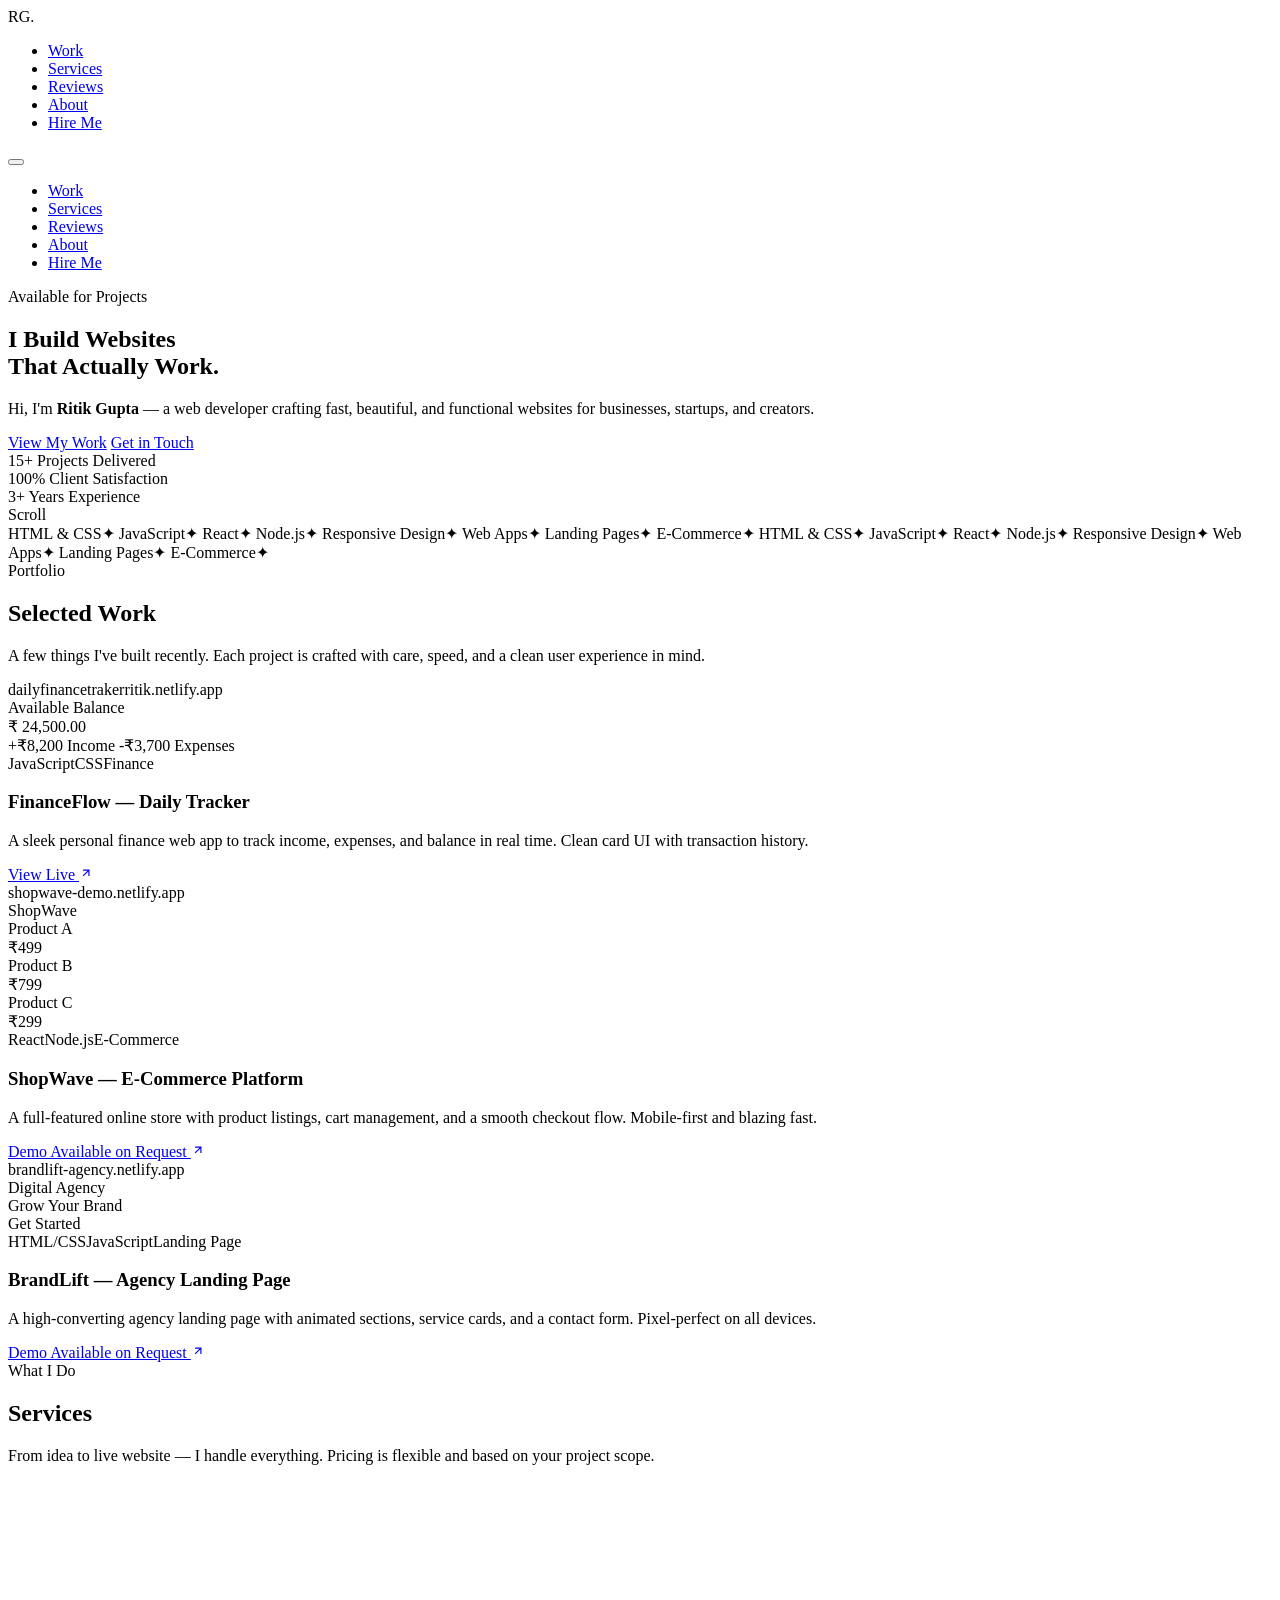
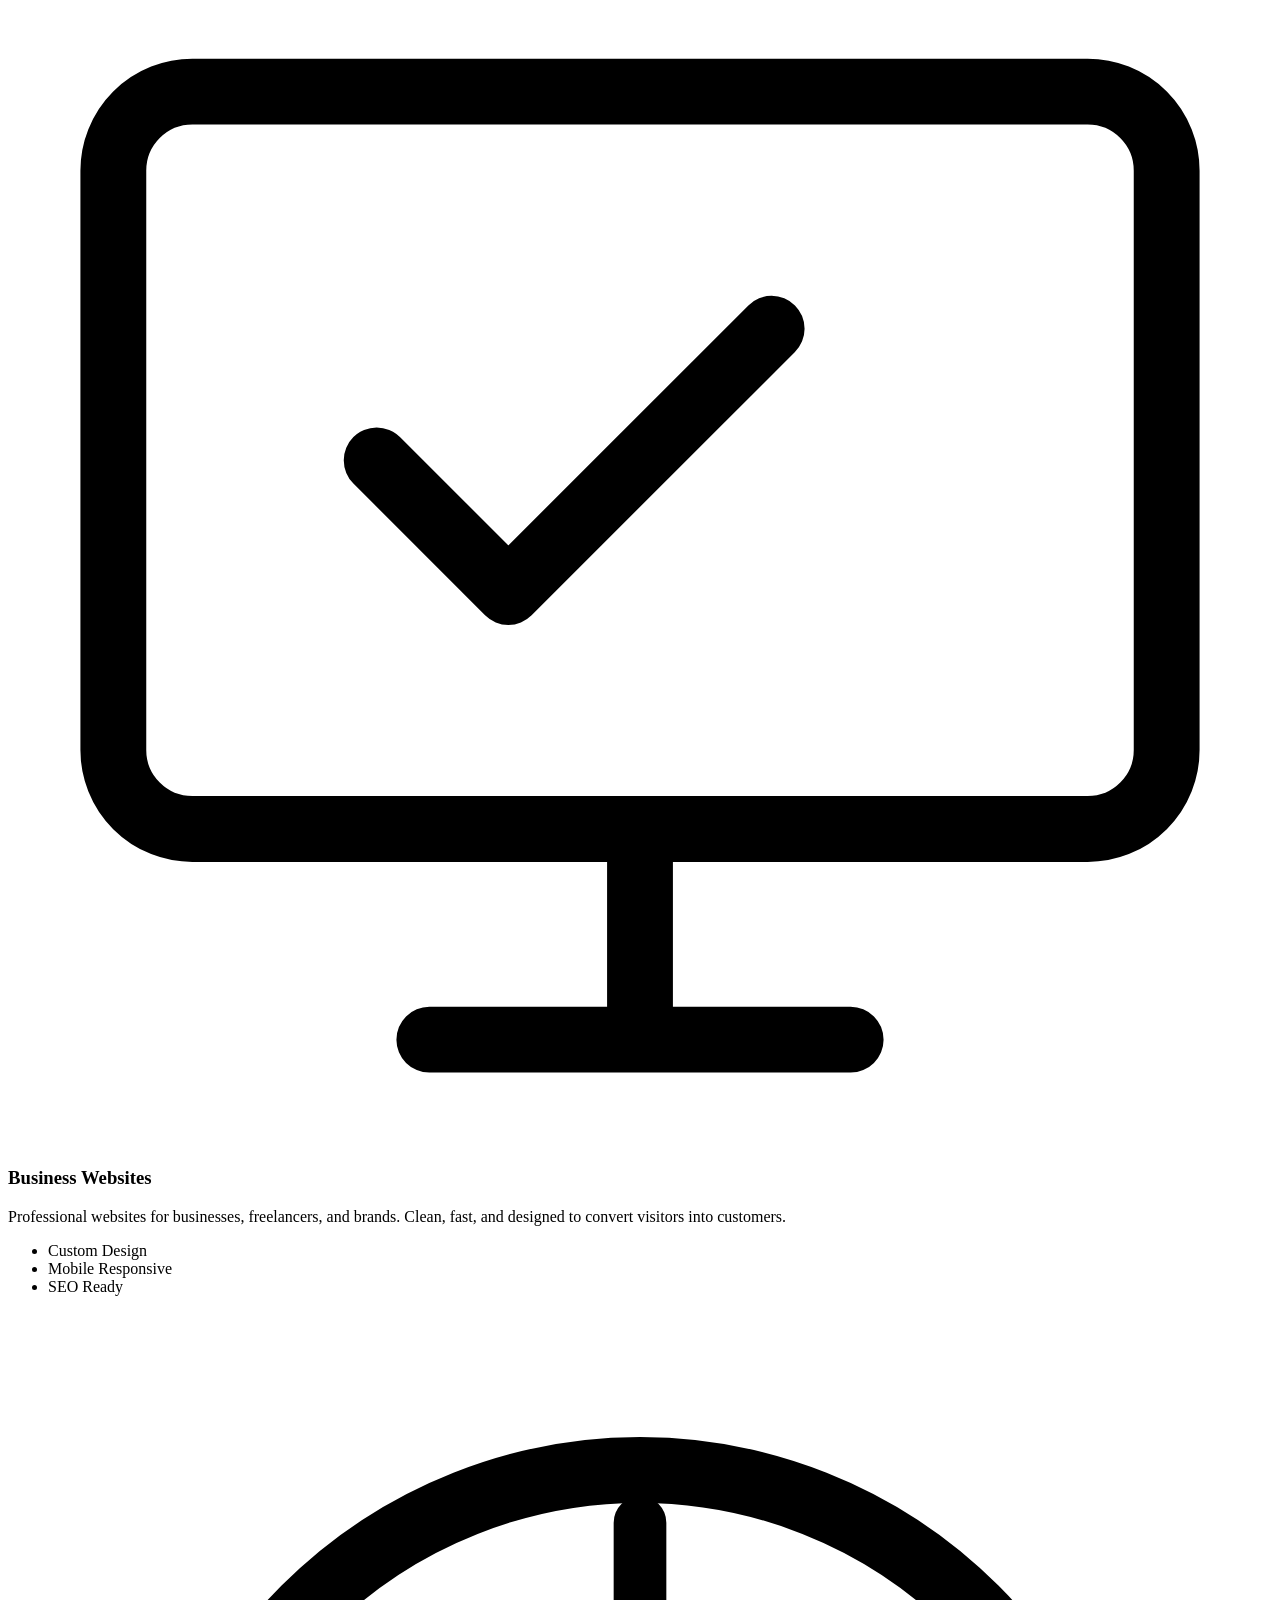
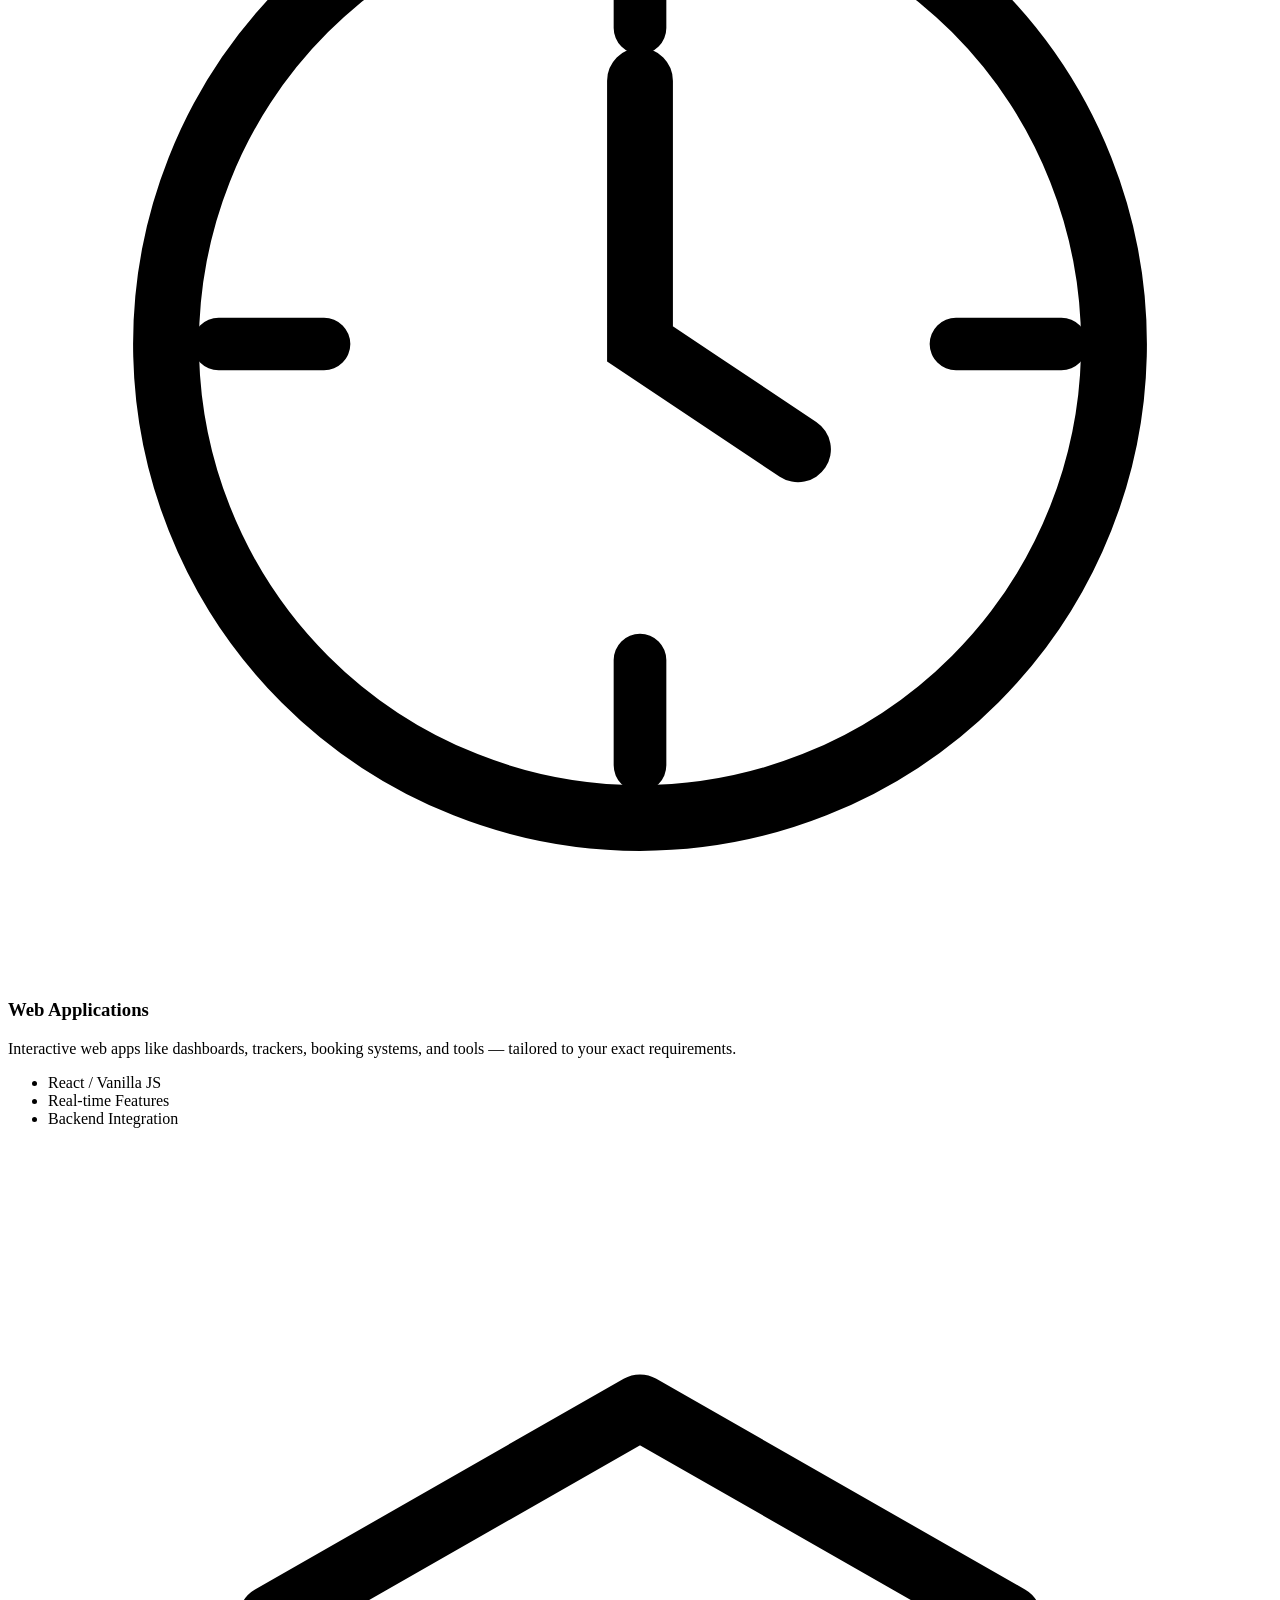
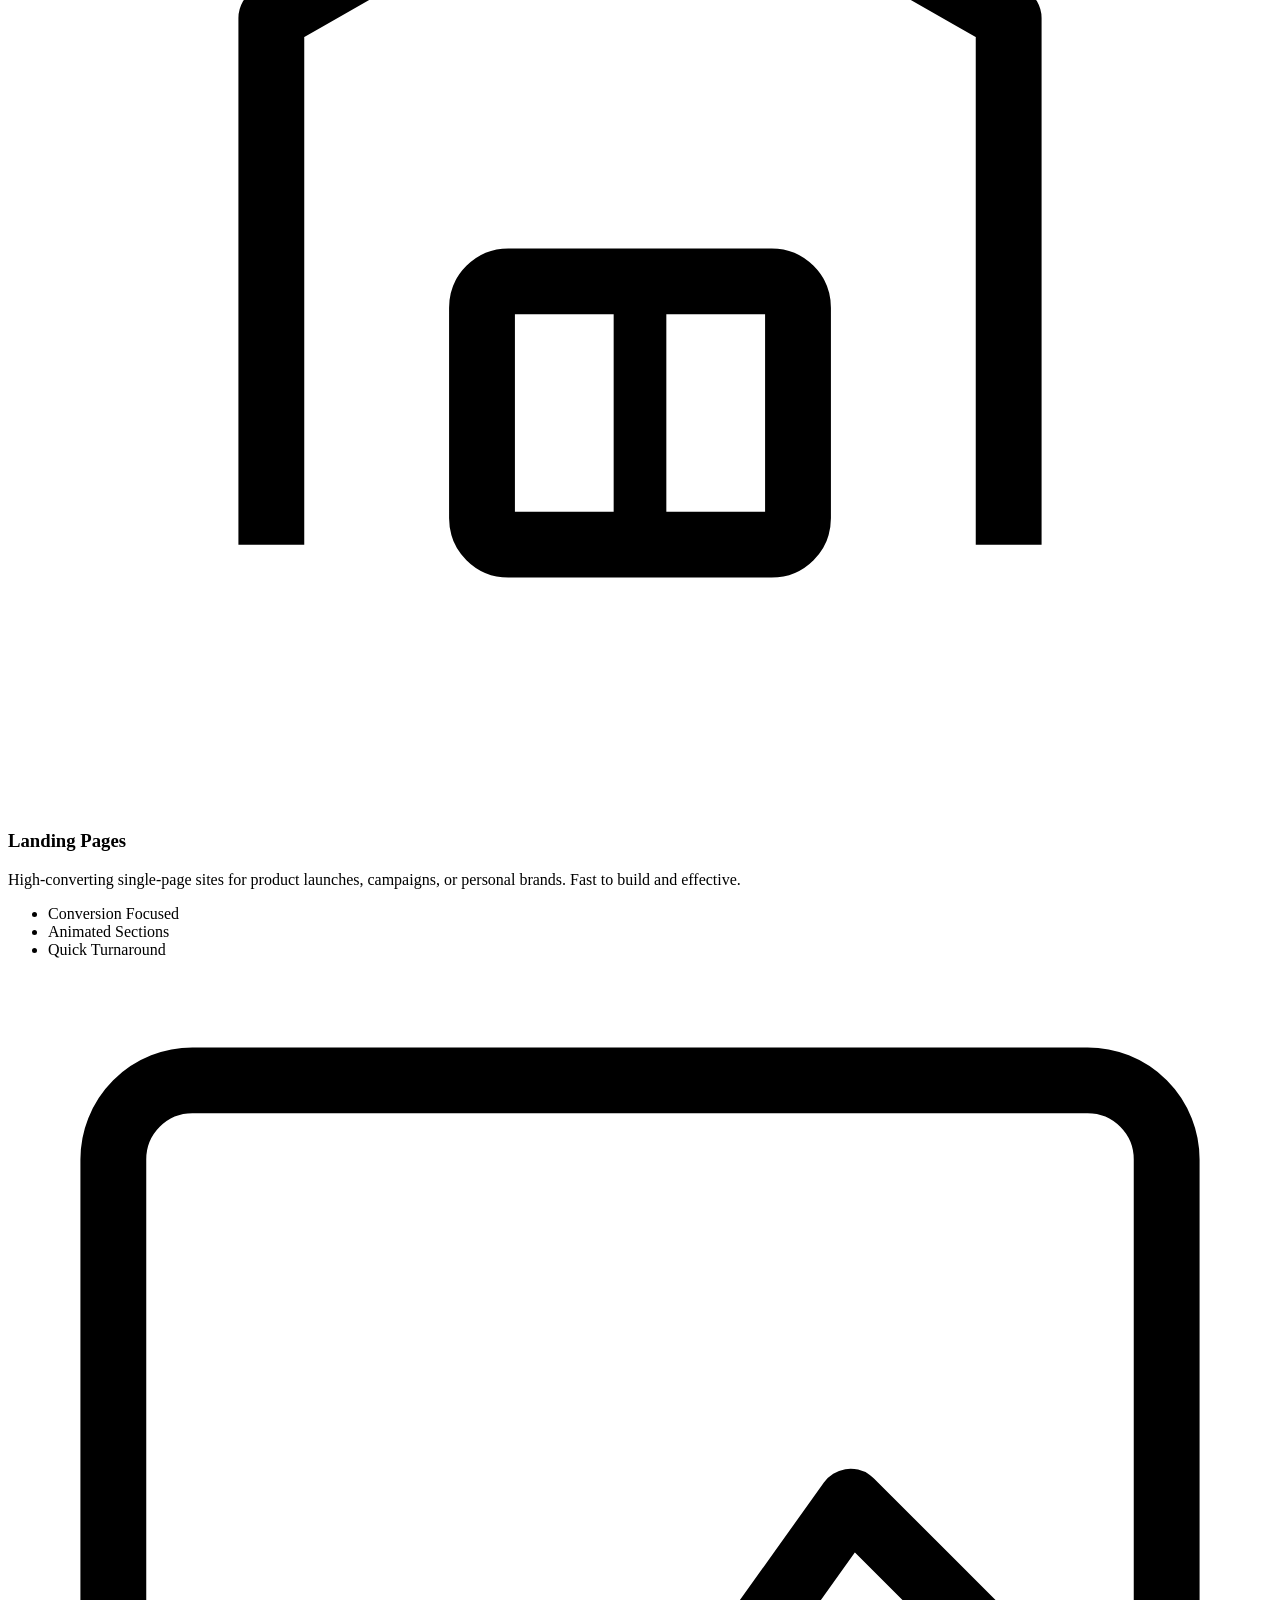
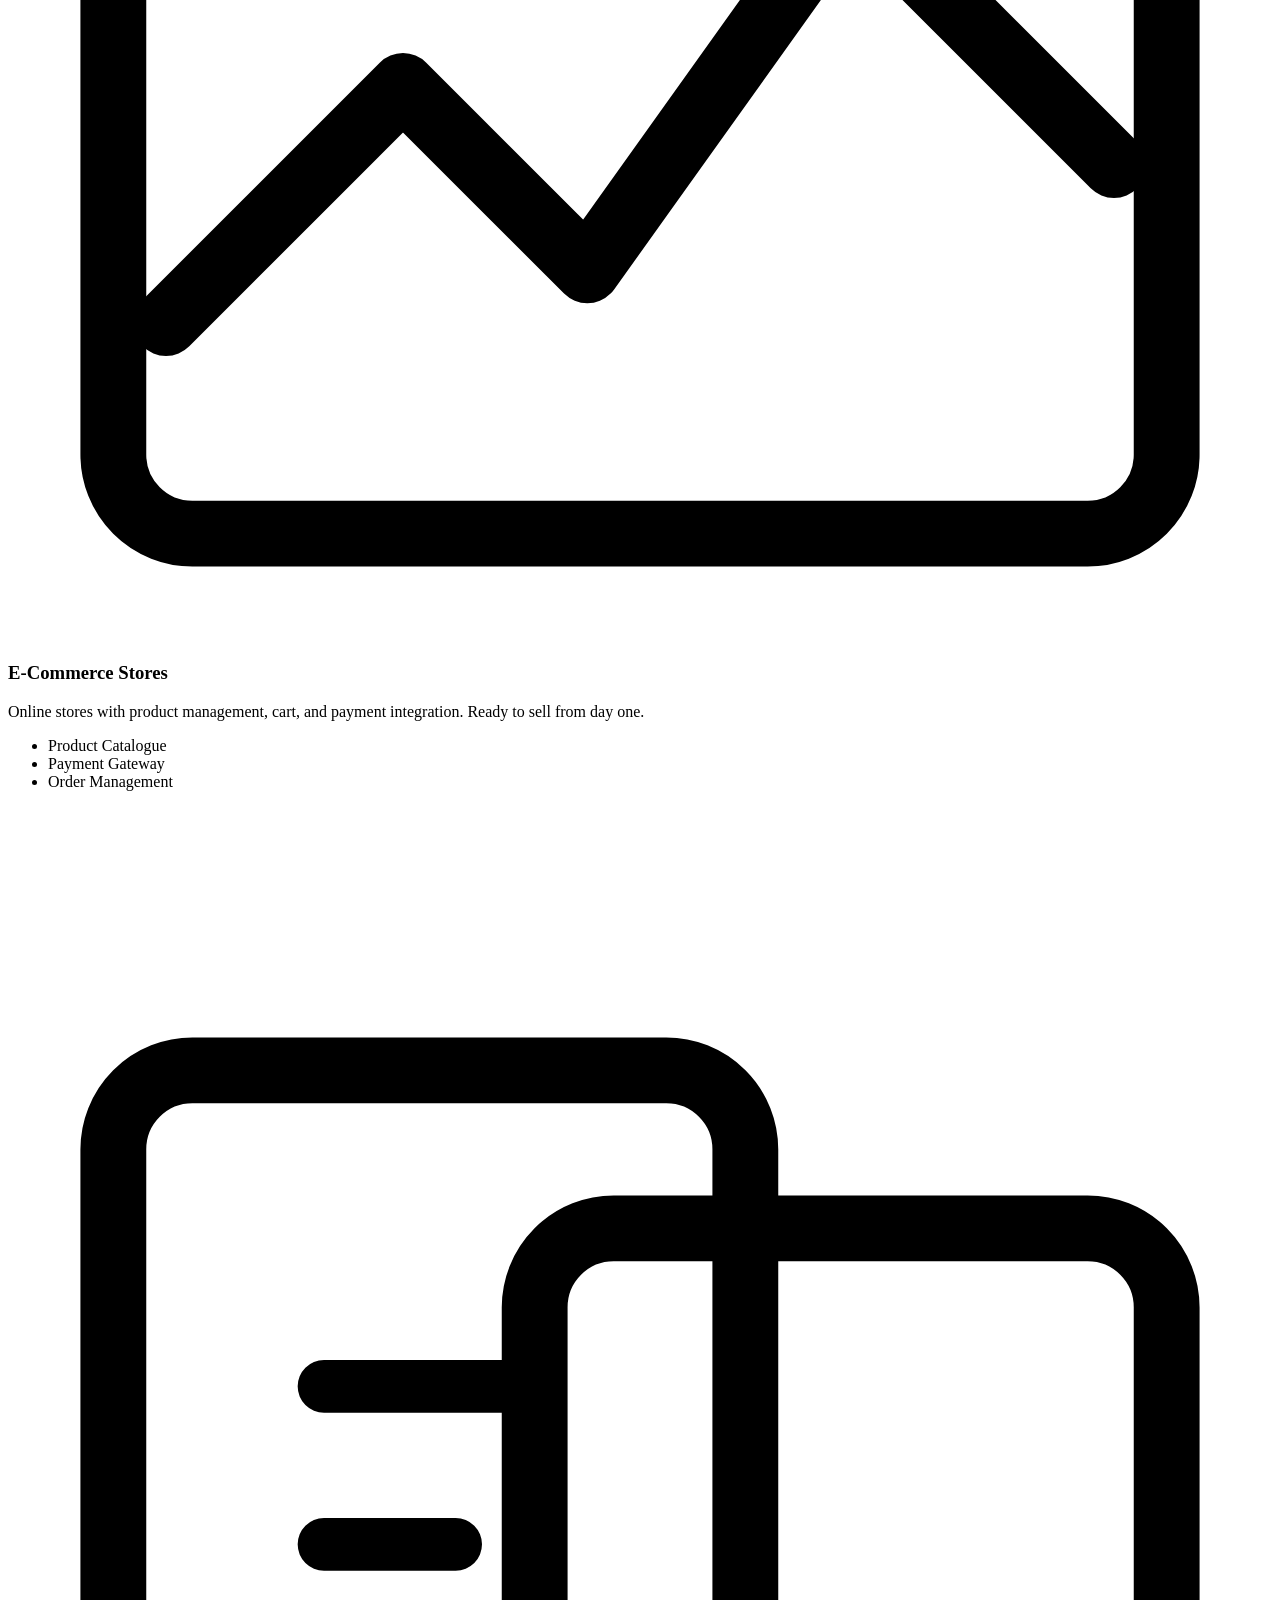
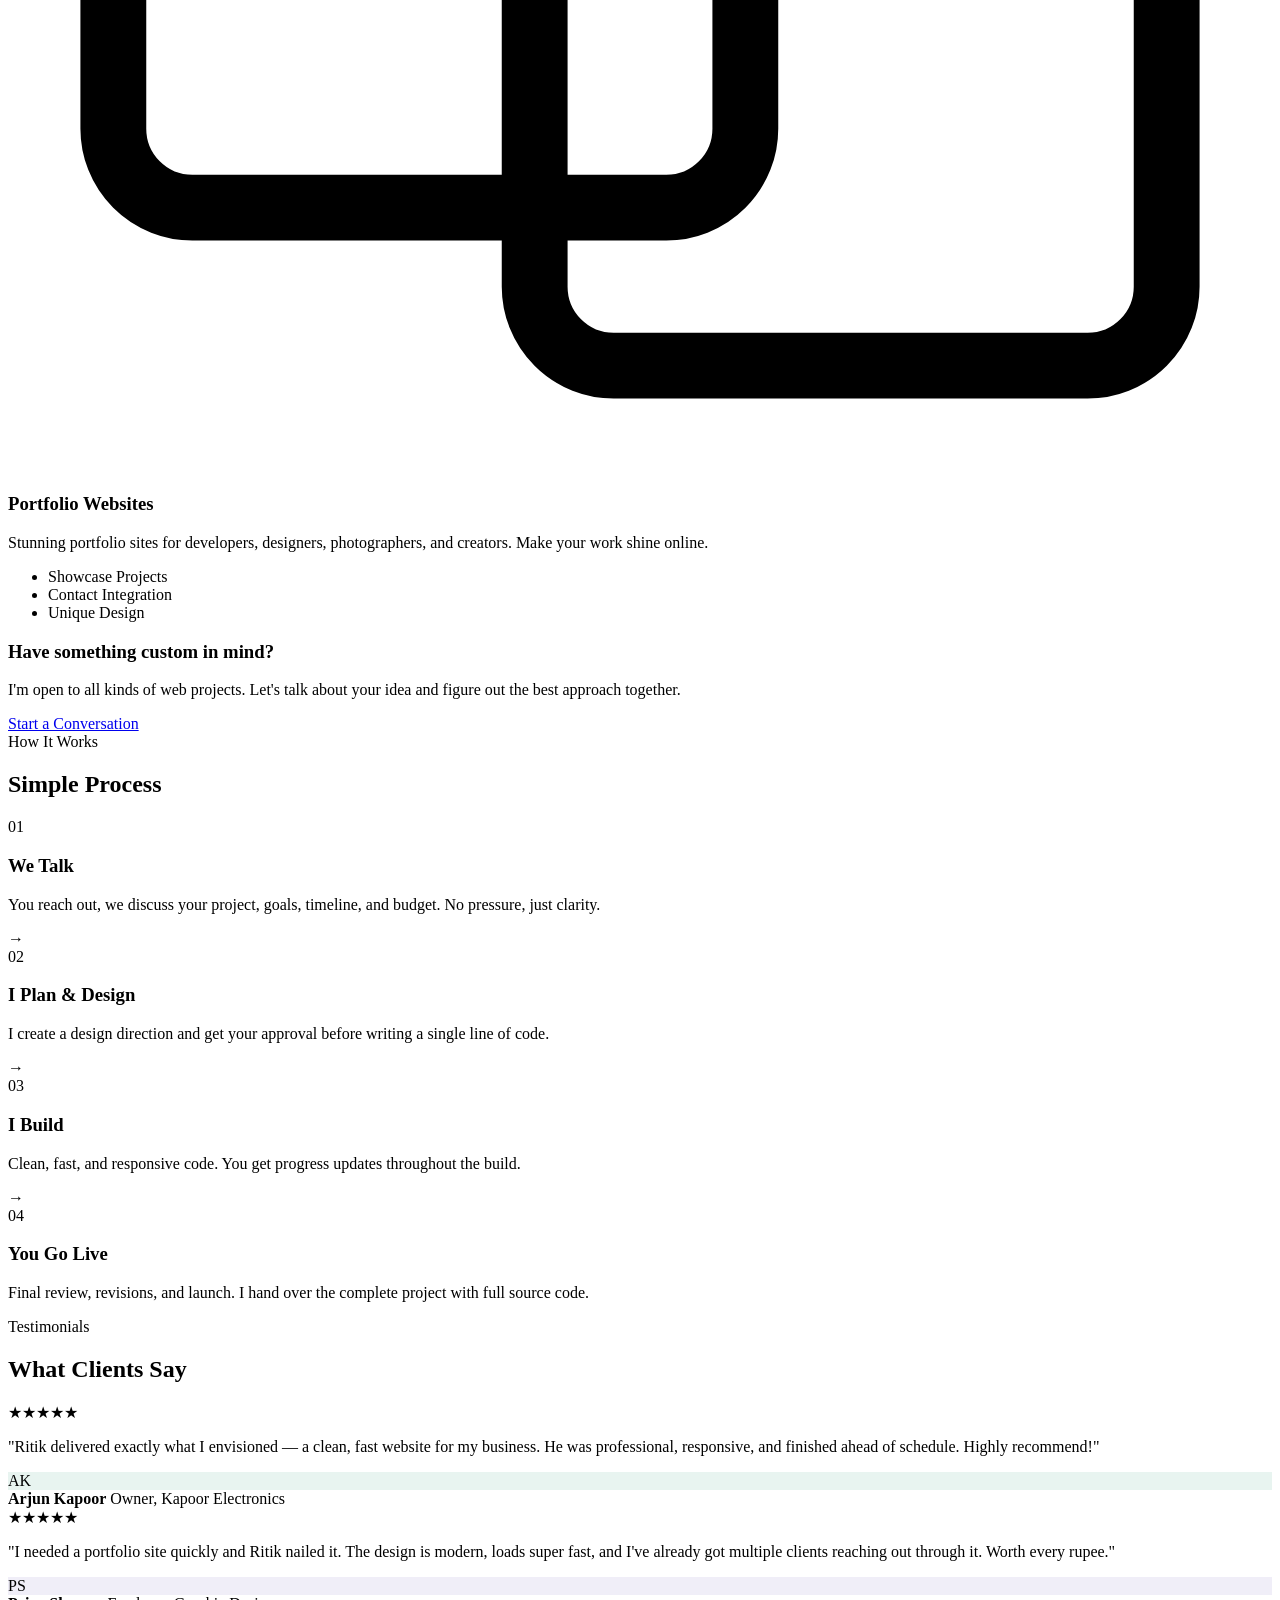
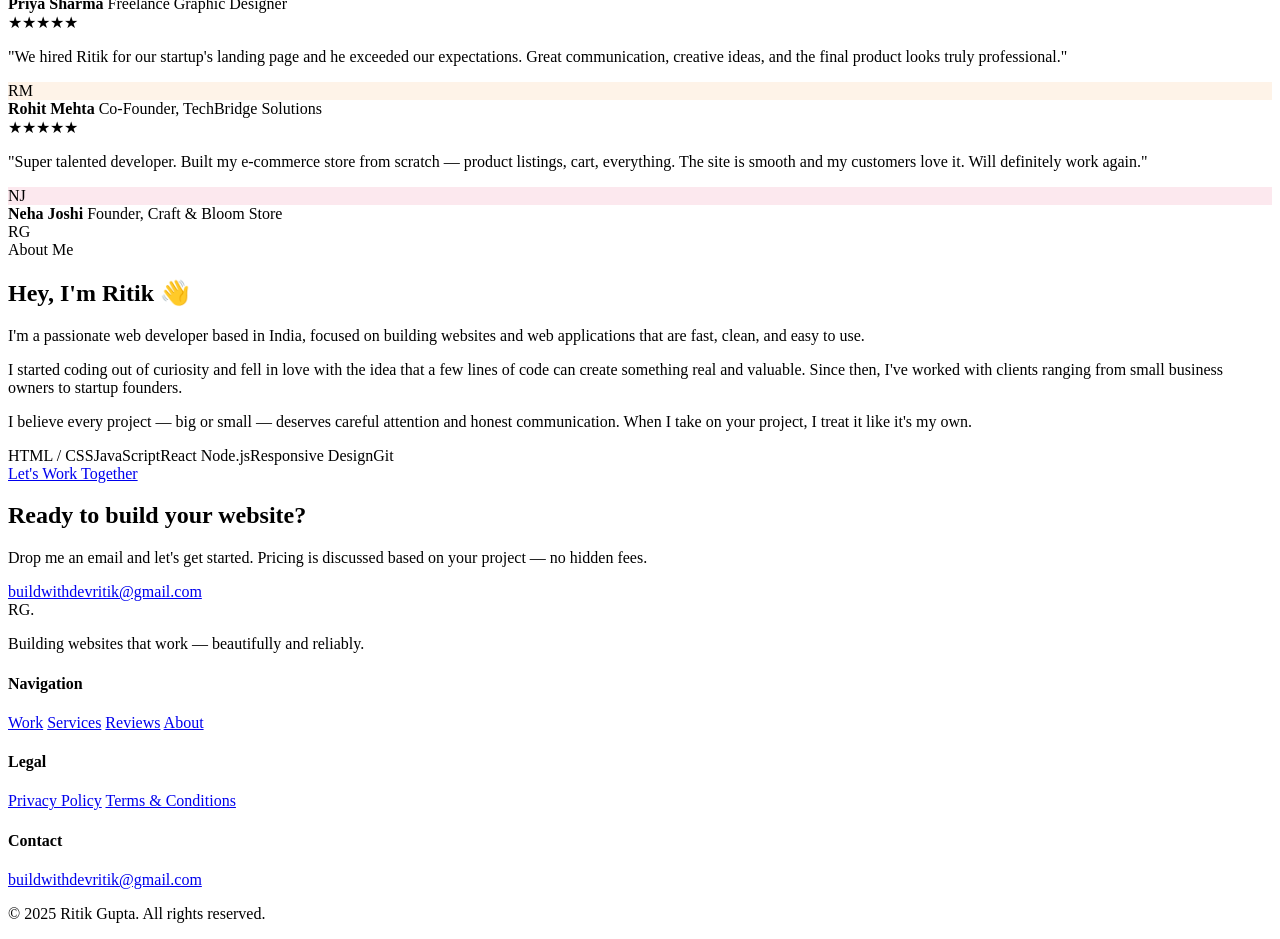
==== index.html @ e7d2c4f8 "Add files via upload" ====
<!DOCTYPE html>
<html lang="en">
<head>
  <meta charset="UTF-8" />
  <meta name="viewport" content="width=device-width, initial-scale=1.0" />
  <title>Ritik Gupta — Web Developer</title>
  <link rel="stylesheet" href="css/style.css" />
  <link rel="preconnect" href="https://fonts.googleapis.com" />
  <link rel="preconnect" href="https://fonts.gstatic.com" crossorigin />
  <link href="https://fonts.googleapis.com/css2?family=Syne:wght@400;600;700;800&family=Instrument+Sans:ital,wght@0,400;0,500;0,600;1,400&display=swap" rel="stylesheet" />
</head>
<body>

  <!-- NAV -->
  <nav class="nav" id="nav">
    <div class="nav__logo">RG<span class="dot">.</span></div>
    <ul class="nav__links">
      <li><a href="#work">Work</a></li>
      <li><a href="#services">Services</a></li>
      <li><a href="#reviews">Reviews</a></li>
      <li><a href="#about">About</a></li>
      <li><a href="mailto:buildwithdevritik@gmail.com" class="nav__cta">Hire Me</a></li>
    </ul>
    <button class="nav__burger" id="burger" aria-label="Menu">
      <span></span><span></span><span></span>
    </button>
  </nav>

  <div class="mobile-menu" id="mobileMenu">
    <ul>
      <li><a href="#work" class="mm-link">Work</a></li>
      <li><a href="#services" class="mm-link">Services</a></li>
      <li><a href="#reviews" class="mm-link">Reviews</a></li>
      <li><a href="#about" class="mm-link">About</a></li>
      <li><a href="mailto:buildwithdevritik@gmail.com" class="mm-link mm-cta">Hire Me</a></li>
    </ul>
  </div>

  <!-- HERO -->
  <section class="hero">
    <div class="hero__bg">
      <div class="blob blob--1"></div>
      <div class="blob blob--2"></div>
      <div class="grid-lines"></div>
    </div>
    <div class="hero__content">
      <div class="hero__badge reveal">Available for Projects</div>
      <h1 class="hero__title reveal">
        I Build Websites<br />
        <span class="hero__title--accent">That Actually Work.</span>
      </h1>
      <p class="hero__sub reveal">
        Hi, I'm <strong>Ritik Gupta</strong> — a web developer crafting fast, beautiful, and functional websites for businesses, startups, and creators.
      </p>
      <div class="hero__actions reveal">
        <a href="#work" class="btn btn--primary">View My Work</a>
        <a href="mailto:buildwithdevritik@gmail.com" class="btn btn--ghost">Get in Touch</a>
      </div>
      <div class="hero__stats reveal">
        <div class="stat">
          <span class="stat__num">15+</span>
          <span class="stat__label">Projects Delivered</span>
        </div>
        <div class="stat__divider"></div>
        <div class="stat">
          <span class="stat__num">100%</span>
          <span class="stat__label">Client Satisfaction</span>
        </div>
        <div class="stat__divider"></div>
        <div class="stat">
          <span class="stat__num">3+</span>
          <span class="stat__label">Years Experience</span>
        </div>
      </div>
    </div>
    <div class="hero__scroll">
      <span>Scroll</span>
      <div class="hero__scroll-line"></div>
    </div>
  </section>

  <!-- MARQUEE -->
  <div class="marquee-wrap">
    <div class="marquee">
      <span>HTML &amp; CSS</span><span class="sep">✦</span>
      <span>JavaScript</span><span class="sep">✦</span>
      <span>React</span><span class="sep">✦</span>
      <span>Node.js</span><span class="sep">✦</span>
      <span>Responsive Design</span><span class="sep">✦</span>
      <span>Web Apps</span><span class="sep">✦</span>
      <span>Landing Pages</span><span class="sep">✦</span>
      <span>E-Commerce</span><span class="sep">✦</span>
      <span>HTML &amp; CSS</span><span class="sep">✦</span>
      <span>JavaScript</span><span class="sep">✦</span>
      <span>React</span><span class="sep">✦</span>
      <span>Node.js</span><span class="sep">✦</span>
      <span>Responsive Design</span><span class="sep">✦</span>
      <span>Web Apps</span><span class="sep">✦</span>
      <span>Landing Pages</span><span class="sep">✦</span>
      <span>E-Commerce</span><span class="sep">✦</span>
    </div>
  </div>

  <!-- WORK -->
  <section class="section work" id="work">
    <div class="container">
      <div class="section__header reveal">
        <span class="section__tag">Portfolio</span>
        <h2 class="section__title">Selected Work</h2>
        <p class="section__desc">A few things I've built recently. Each project is crafted with care, speed, and a clean user experience in mind.</p>
      </div>
      <div class="work__grid">

        <div class="project-card reveal">
          <div class="project-card__visual pv--finance">
            <div class="pv__browser">
              <div class="pv__dots"><span></span><span></span><span></span></div>
              <div class="pv__bar">dailyfinancetrakerritik.netlify.app</div>
            </div>
            <div class="pv__screen finance-screen">
              <div class="fs__card">
                <div class="fs__label">Available Balance</div>
                <div class="fs__amount">₹ 24,500.00</div>
                <div class="fs__row">
                  <span>+₹8,200 Income</span>
                  <span>-₹3,700 Expenses</span>
                </div>
              </div>
              <div class="fs__bars">
                <div class="fs__bar-item" style="height:60%"></div>
                <div class="fs__bar-item" style="height:80%"></div>
                <div class="fs__bar-item" style="height:45%"></div>
                <div class="fs__bar-item" style="height:90%"></div>
                <div class="fs__bar-item" style="height:55%"></div>
              </div>
            </div>
          </div>
          <div class="project-card__info">
            <div class="project-card__tags">
              <span>JavaScript</span><span>CSS</span><span>Finance</span>
            </div>
            <h3>FinanceFlow — Daily Tracker</h3>
            <p>A sleek personal finance web app to track income, expenses, and balance in real time. Clean card UI with transaction history.</p>
            <a href="https://dailyfinancetrakerritik.netlify.app/" target="_blank" class="project-card__link">
              View Live <svg width="14" height="14" viewBox="0 0 24 24" fill="none" stroke="currentColor" stroke-width="2"><path d="M7 17L17 7M7 7h10v10"/></svg>
            </a>
          </div>
        </div>

        <div class="project-card reveal">
          <div class="project-card__visual pv--shop">
            <div class="pv__browser">
              <div class="pv__dots"><span></span><span></span><span></span></div>
              <div class="pv__bar">shopwave-demo.netlify.app</div>
            </div>
            <div class="pv__screen shop-screen">
              <div class="ss__header">ShopWave</div>
              <div class="ss__products">
                <div class="ss__product"><div class="ss__img"></div><div class="ss__name">Product A</div><div class="ss__price">₹499</div></div>
                <div class="ss__product"><div class="ss__img ss__img--2"></div><div class="ss__name">Product B</div><div class="ss__price">₹799</div></div>
                <div class="ss__product"><div class="ss__img ss__img--3"></div><div class="ss__name">Product C</div><div class="ss__price">₹299</div></div>
              </div>
            </div>
          </div>
          <div class="project-card__info">
            <div class="project-card__tags">
              <span>React</span><span>Node.js</span><span>E-Commerce</span>
            </div>
            <h3>ShopWave — E-Commerce Platform</h3>
            <p>A full-featured online store with product listings, cart management, and a smooth checkout flow. Mobile-first and blazing fast.</p>
            <a href="#work" class="project-card__link project-card__link--dim">
              Demo Available on Request <svg width="14" height="14" viewBox="0 0 24 24" fill="none" stroke="currentColor" stroke-width="2"><path d="M7 17L17 7M7 7h10v10"/></svg>
            </a>
          </div>
        </div>

        <div class="project-card reveal">
          <div class="project-card__visual pv--agency">
            <div class="pv__browser">
              <div class="pv__dots"><span></span><span></span><span></span></div>
              <div class="pv__bar">brandlift-agency.netlify.app</div>
            </div>
            <div class="pv__screen agency-screen">
              <div class="as__hero">
                <div class="as__tag">Digital Agency</div>
                <div class="as__heading">Grow Your Brand</div>
                <div class="as__btn">Get Started</div>
              </div>
            </div>
          </div>
          <div class="project-card__info">
            <div class="project-card__tags">
              <span>HTML/CSS</span><span>JavaScript</span><span>Landing Page</span>
            </div>
            <h3>BrandLift — Agency Landing Page</h3>
            <p>A high-converting agency landing page with animated sections, service cards, and a contact form. Pixel-perfect on all devices.</p>
            <a href="#work" class="project-card__link project-card__link--dim">
              Demo Available on Request <svg width="14" height="14" viewBox="0 0 24 24" fill="none" stroke="currentColor" stroke-width="2"><path d="M7 17L17 7M7 7h10v10"/></svg>
            </a>
          </div>
        </div>

      </div>
    </div>
  </section>

  <!-- SERVICES -->
  <section class="section services" id="services">
    <div class="container">
      <div class="section__header reveal">
        <span class="section__tag">What I Do</span>
        <h2 class="section__title">Services</h2>
        <p class="section__desc">From idea to live website — I handle everything. Pricing is flexible and based on your project scope.</p>
      </div>
      <div class="services__grid">
        <div class="service-card reveal">
          <div class="service-card__icon">
            <svg viewBox="0 0 48 48" fill="none" xmlns="http://www.w3.org/2000/svg"><rect x="4" y="8" width="40" height="28" rx="3" stroke="currentColor" stroke-width="2.5"/><path d="M16 44h16M24 36v8" stroke="currentColor" stroke-width="2.5" stroke-linecap="round"/><path d="M14 22l5 5 10-10" stroke="currentColor" stroke-width="2.5" stroke-linecap="round" stroke-linejoin="round"/></svg>
          </div>
          <h3>Business Websites</h3>
          <p>Professional websites for businesses, freelancers, and brands. Clean, fast, and designed to convert visitors into customers.</p>
          <ul class="service-card__features">
            <li>Custom Design</li>
            <li>Mobile Responsive</li>
            <li>SEO Ready</li>
          </ul>
        </div>
        <div class="service-card reveal">
          <div class="service-card__icon">
            <svg viewBox="0 0 48 48" fill="none" xmlns="http://www.w3.org/2000/svg"><circle cx="24" cy="24" r="18" stroke="currentColor" stroke-width="2.5"/><path d="M24 14v10l6 4" stroke="currentColor" stroke-width="2.5" stroke-linecap="round"/><path d="M8 24h4M36 24h4M24 8v4M24 36v4" stroke="currentColor" stroke-width="2" stroke-linecap="round"/></svg>
          </div>
          <h3>Web Applications</h3>
          <p>Interactive web apps like dashboards, trackers, booking systems, and tools — tailored to your exact requirements.</p>
          <ul class="service-card__features">
            <li>React / Vanilla JS</li>
            <li>Real-time Features</li>
            <li>Backend Integration</li>
          </ul>
        </div>
        <div class="service-card reveal">
          <div class="service-card__icon">
            <svg viewBox="0 0 48 48" fill="none" xmlns="http://www.w3.org/2000/svg"><path d="M10 38V18l14-8 14 8v20" stroke="currentColor" stroke-width="2.5" stroke-linejoin="round"/><rect x="18" y="28" width="12" height="10" rx="1" stroke="currentColor" stroke-width="2.5"/><path d="M24 28v10" stroke="currentColor" stroke-width="2" stroke-linecap="round"/></svg>
          </div>
          <h3>Landing Pages</h3>
          <p>High-converting single-page sites for product launches, campaigns, or personal brands. Fast to build and effective.</p>
          <ul class="service-card__features">
            <li>Conversion Focused</li>
            <li>Animated Sections</li>
            <li>Quick Turnaround</li>
          </ul>
        </div>
        <div class="service-card reveal">
          <div class="service-card__icon">
            <svg viewBox="0 0 48 48" fill="none" xmlns="http://www.w3.org/2000/svg"><path d="M6 36l9-9 7 7 10-14 10 10" stroke="currentColor" stroke-width="2.5" stroke-linecap="round" stroke-linejoin="round"/><rect x="4" y="4" width="40" height="40" rx="3" stroke="currentColor" stroke-width="2.5"/></svg>
          </div>
          <h3>E-Commerce Stores</h3>
          <p>Online stores with product management, cart, and payment integration. Ready to sell from day one.</p>
          <ul class="service-card__features">
            <li>Product Catalogue</li>
            <li>Payment Gateway</li>
            <li>Order Management</li>
          </ul>
        </div>
        <div class="service-card reveal">
          <div class="service-card__icon">
            <svg viewBox="0 0 48 48" fill="none" xmlns="http://www.w3.org/2000/svg"><rect x="4" y="10" width="24" height="28" rx="3" stroke="currentColor" stroke-width="2.5"/><rect x="20" y="16" width="24" height="28" rx="3" stroke="currentColor" stroke-width="2.5"/><path d="M12 22h8M12 28h5" stroke="currentColor" stroke-width="2" stroke-linecap="round"/></svg>
          </div>
          <h3>Portfolio Websites</h3>
          <p>Stunning portfolio sites for developers, designers, photographers, and creators. Make your work shine online.</p>
          <ul class="service-card__features">
            <li>Showcase Projects</li>
            <li>Contact Integration</li>
            <li>Unique Design</li>
          </ul>
        </div>
        <div class="service-card service-card--cta reveal">
          <h3>Have something custom in mind?</h3>
          <p>I'm open to all kinds of web projects. Let's talk about your idea and figure out the best approach together.</p>
          <a href="mailto:buildwithdevritik@gmail.com" class="btn btn--primary">Start a Conversation</a>
        </div>
      </div>
    </div>
  </section>

  <!-- PROCESS -->
  <section class="section process">
    <div class="container">
      <div class="section__header reveal">
        <span class="section__tag">How It Works</span>
        <h2 class="section__title">Simple Process</h2>
      </div>
      <div class="process__steps">
        <div class="process__step reveal">
          <div class="process__num">01</div>
          <h3>We Talk</h3>
          <p>You reach out, we discuss your project, goals, timeline, and budget. No pressure, just clarity.</p>
        </div>
        <div class="process__arrow">→</div>
        <div class="process__step reveal">
          <div class="process__num">02</div>
          <h3>I Plan & Design</h3>
          <p>I create a design direction and get your approval before writing a single line of code.</p>
        </div>
        <div class="process__arrow">→</div>
        <div class="process__step reveal">
          <div class="process__num">03</div>
          <h3>I Build</h3>
          <p>Clean, fast, and responsive code. You get progress updates throughout the build.</p>
        </div>
        <div class="process__arrow">→</div>
        <div class="process__step reveal">
          <div class="process__num">04</div>
          <h3>You Go Live</h3>
          <p>Final review, revisions, and launch. I hand over the complete project with full source code.</p>
        </div>
      </div>
    </div>
  </section>

  <!-- REVIEWS -->
  <section class="section reviews" id="reviews">
    <div class="container">
      <div class="section__header reveal">
        <span class="section__tag">Testimonials</span>
        <h2 class="section__title">What Clients Say</h2>
      </div>
      <div class="reviews__grid">
        <div class="review-card reveal">
          <div class="review-card__stars">★★★★★</div>
          <p>"Ritik delivered exactly what I envisioned — a clean, fast website for my business. He was professional, responsive, and finished ahead of schedule. Highly recommend!"</p>
          <div class="review-card__author">
            <div class="review-card__avatar" style="background:#e8f4f0;">AK</div>
            <div>
              <strong>Arjun Kapoor</strong>
              <span>Owner, Kapoor Electronics</span>
            </div>
          </div>
        </div>
        <div class="review-card reveal">
          <div class="review-card__stars">★★★★★</div>
          <p>"I needed a portfolio site quickly and Ritik nailed it. The design is modern, loads super fast, and I've already got multiple clients reaching out through it. Worth every rupee."</p>
          <div class="review-card__author">
            <div class="review-card__avatar" style="background:#f0eef8;">PS</div>
            <div>
              <strong>Priya Sharma</strong>
              <span>Freelance Graphic Designer</span>
            </div>
          </div>
        </div>
        <div class="review-card reveal">
          <div class="review-card__stars">★★★★★</div>
          <p>"We hired Ritik for our startup's landing page and he exceeded our expectations. Great communication, creative ideas, and the final product looks truly professional."</p>
          <div class="review-card__author">
            <div class="review-card__avatar" style="background:#fef3e8;">RM</div>
            <div>
              <strong>Rohit Mehta</strong>
              <span>Co-Founder, TechBridge Solutions</span>
            </div>
          </div>
        </div>
        <div class="review-card reveal">
          <div class="review-card__stars">★★★★★</div>
          <p>"Super talented developer. Built my e-commerce store from scratch — product listings, cart, everything. The site is smooth and my customers love it. Will definitely work again."</p>
          <div class="review-card__author">
            <div class="review-card__avatar" style="background:#fce8ee;">NJ</div>
            <div>
              <strong>Neha Joshi</strong>
              <span>Founder, Craft &amp; Bloom Store</span>
            </div>
          </div>
        </div>
      </div>
    </div>
  </section>

  <!-- ABOUT -->
  <section class="section about" id="about">
    <div class="container">
      <div class="about__wrap">
        <div class="about__left reveal">
          <div class="about__avatar">
            <div class="about__avatar-inner">RG</div>
            <div class="about__avatar-ring"></div>
          </div>
        </div>
        <div class="about__right reveal">
          <span class="section__tag">About Me</span>
          <h2 class="section__title">Hey, I'm Ritik 👋</h2>
          <p>I'm a passionate web developer based in India, focused on building websites and web applications that are fast, clean, and easy to use.</p>
          <p>I started coding out of curiosity and fell in love with the idea that a few lines of code can create something real and valuable. Since then, I've worked with clients ranging from small business owners to startup founders.</p>
          <p>I believe every project — big or small — deserves careful attention and honest communication. When I take on your project, I treat it like it's my own.</p>
          <div class="about__skills">
            <span>HTML / CSS</span><span>JavaScript</span><span>React</span>
            <span>Node.js</span><span>Responsive Design</span><span>Git</span>
          </div>
          <a href="mailto:buildwithdevritik@gmail.com" class="btn btn--primary">Let's Work Together</a>
        </div>
      </div>
    </div>
  </section>

  <!-- CTA BAND -->
  <section class="cta-band">
    <div class="container">
      <div class="cta-band__inner reveal">
        <h2>Ready to build your website?</h2>
        <p>Drop me an email and let's get started. Pricing is discussed based on your project — no hidden fees.</p>
        <a href="mailto:buildwithdevritik@gmail.com" class="btn btn--white">buildwithdevritik@gmail.com</a>
      </div>
    </div>
  </section>

  <!-- FOOTER -->
  <footer class="footer">
    <div class="container">
      <div class="footer__top">
        <div class="footer__brand">
          <div class="footer__logo">RG<span class="dot">.</span></div>
          <p>Building websites that work — beautifully and reliably.</p>
        </div>
        <div class="footer__links">
          <div class="footer__col">
            <h4>Navigation</h4>
            <a href="#work">Work</a>
            <a href="#services">Services</a>
            <a href="#reviews">Reviews</a>
            <a href="#about">About</a>
          </div>
          <div class="footer__col">
            <h4>Legal</h4>
            <a href="privacy.html">Privacy Policy</a>
            <a href="terms.html">Terms & Conditions</a>
          </div>
          <div class="footer__col">
            <h4>Contact</h4>
            <a href="mailto:buildwithdevritik@gmail.com">buildwithdevritik@gmail.com</a>
          </div>
        </div>
      </div>
      <div class="footer__bottom">
        <p>© 2025 Ritik Gupta. All rights reserved.</p>
      </div>
    </div>
  </footer>

  <script src="js/main.js"></script>
</body>
</html>
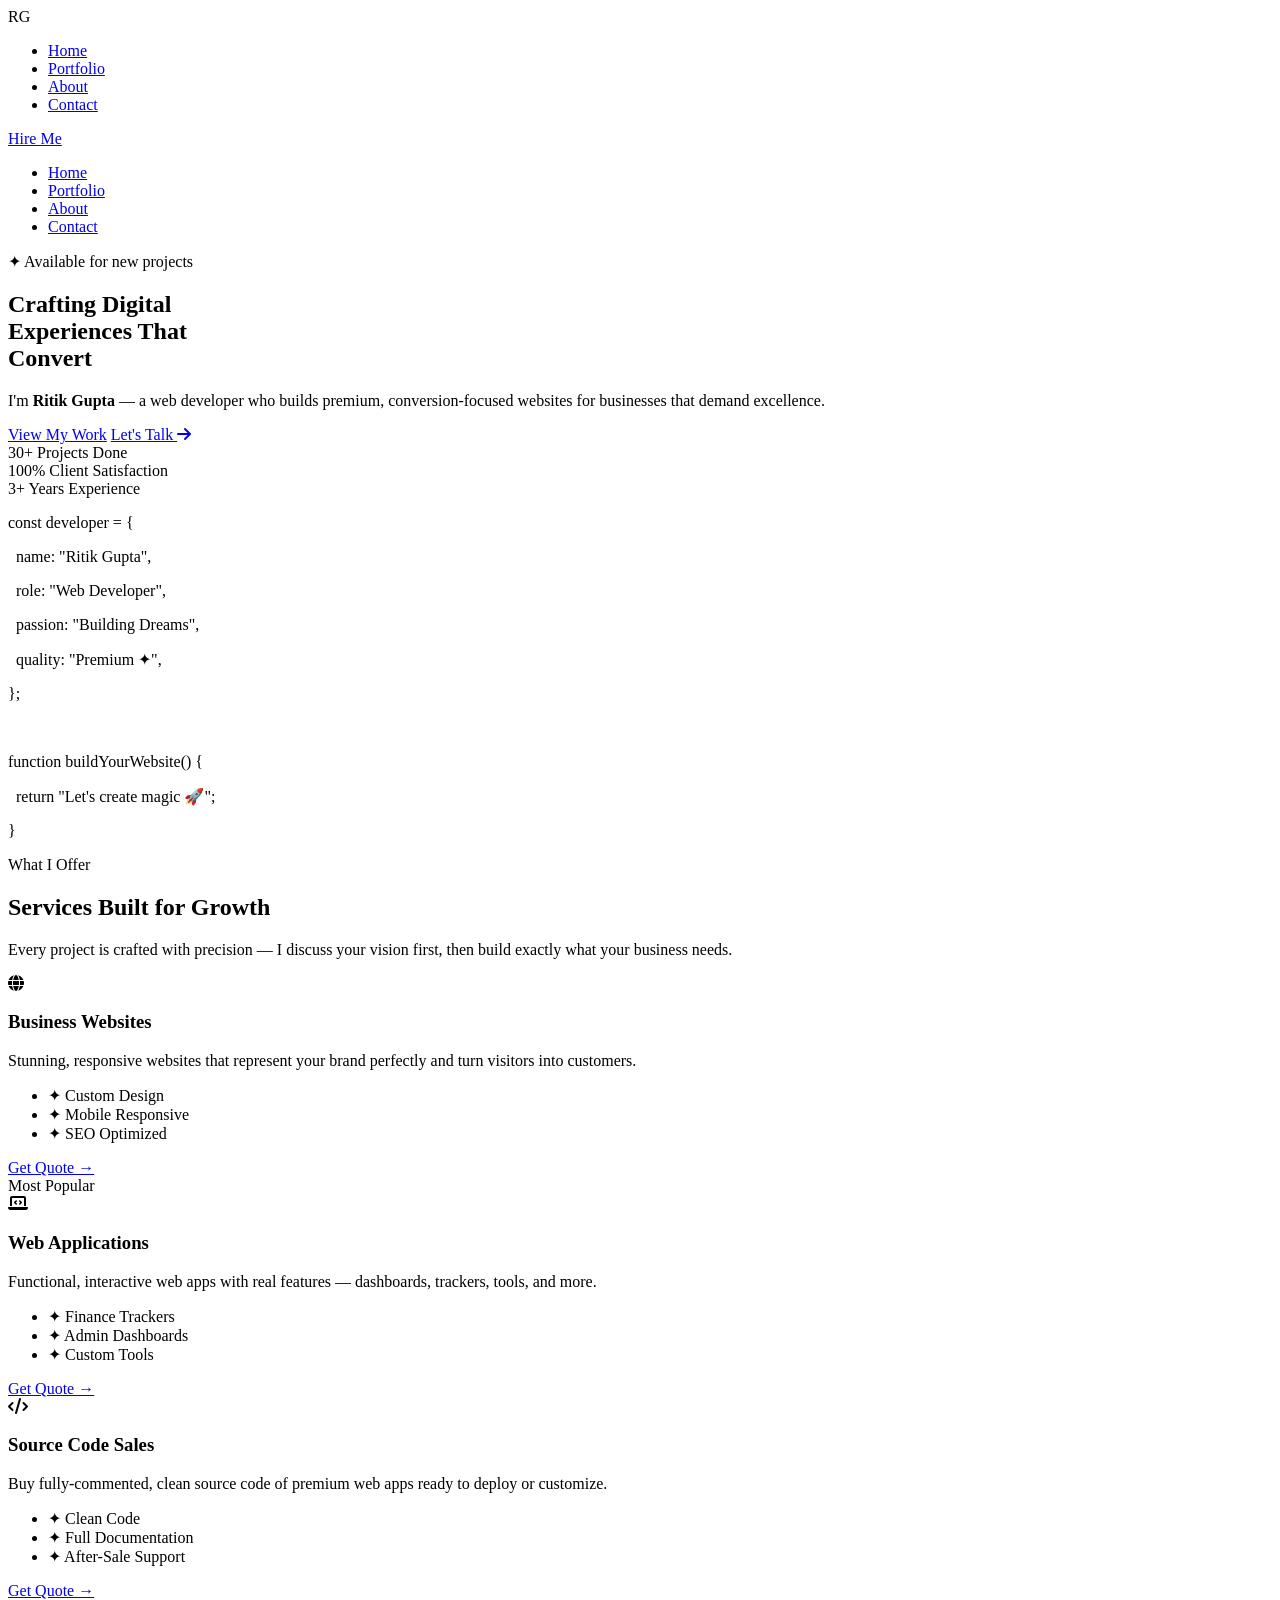
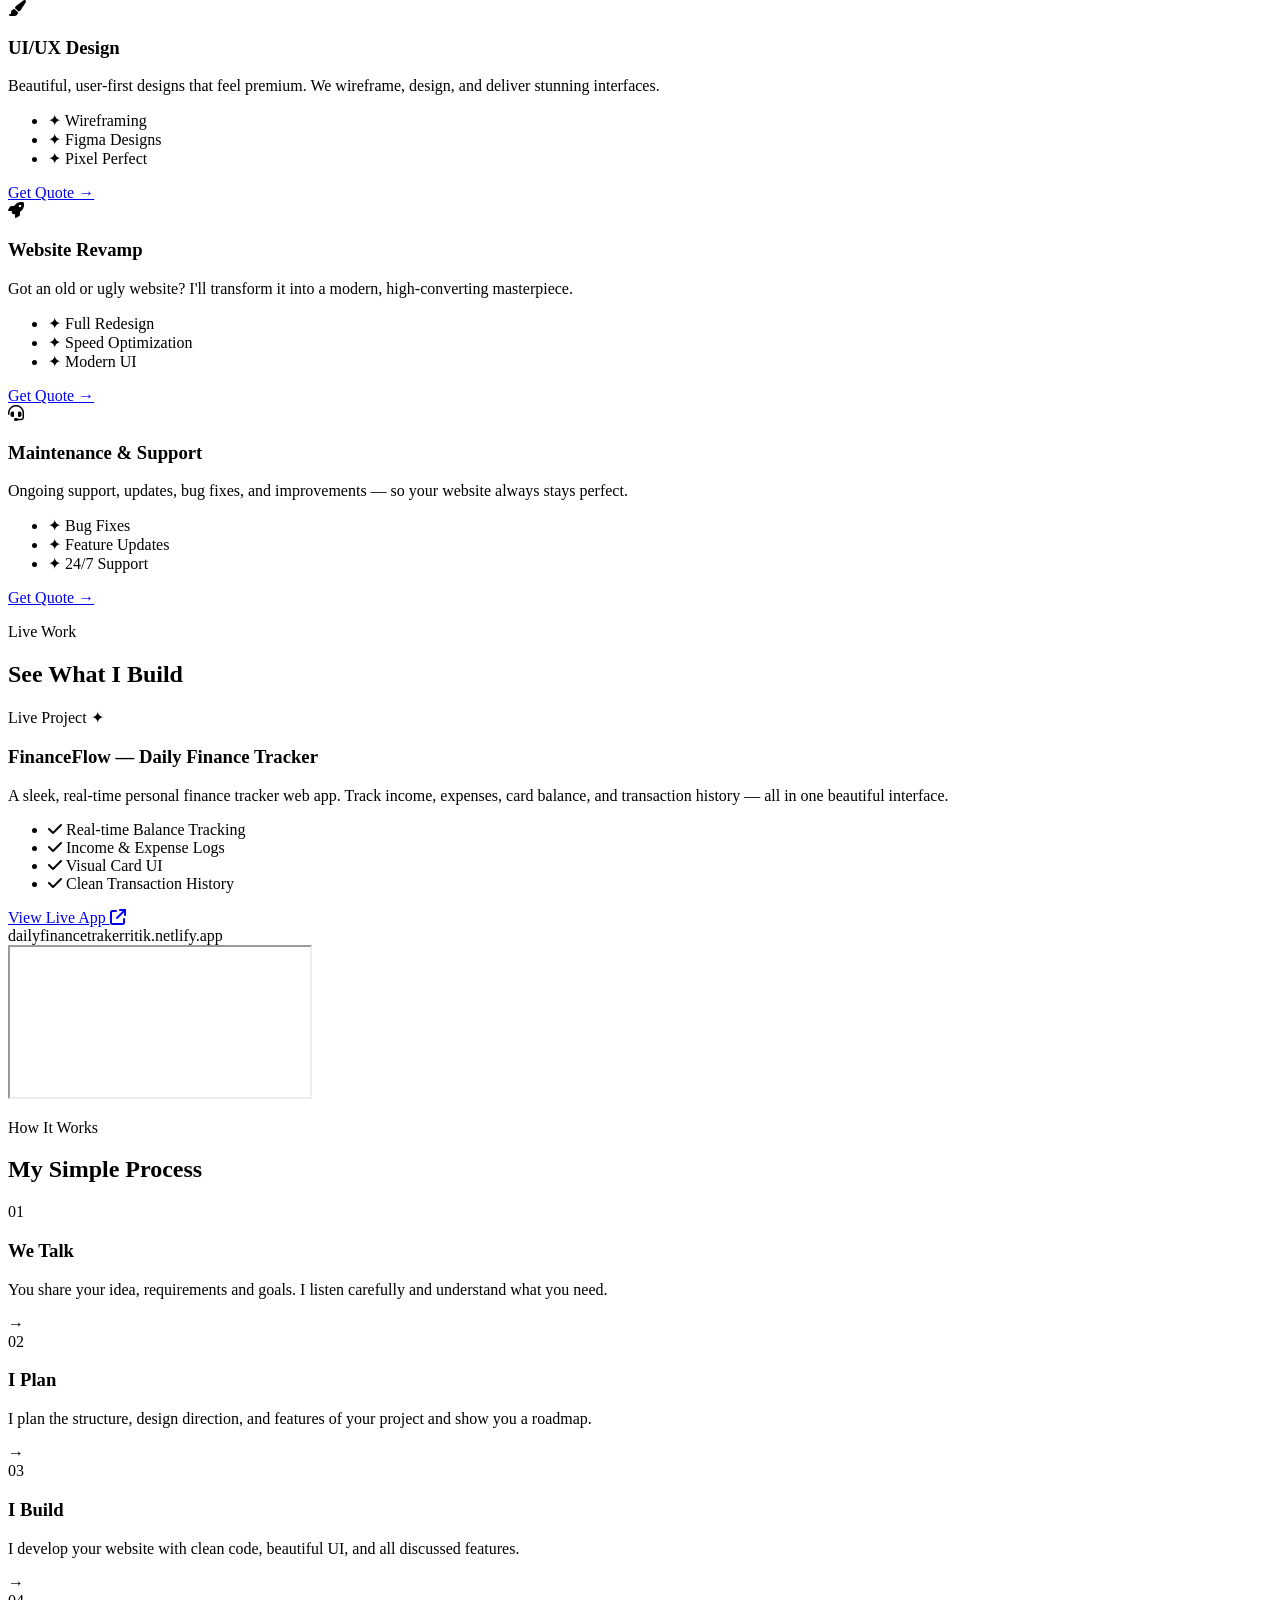
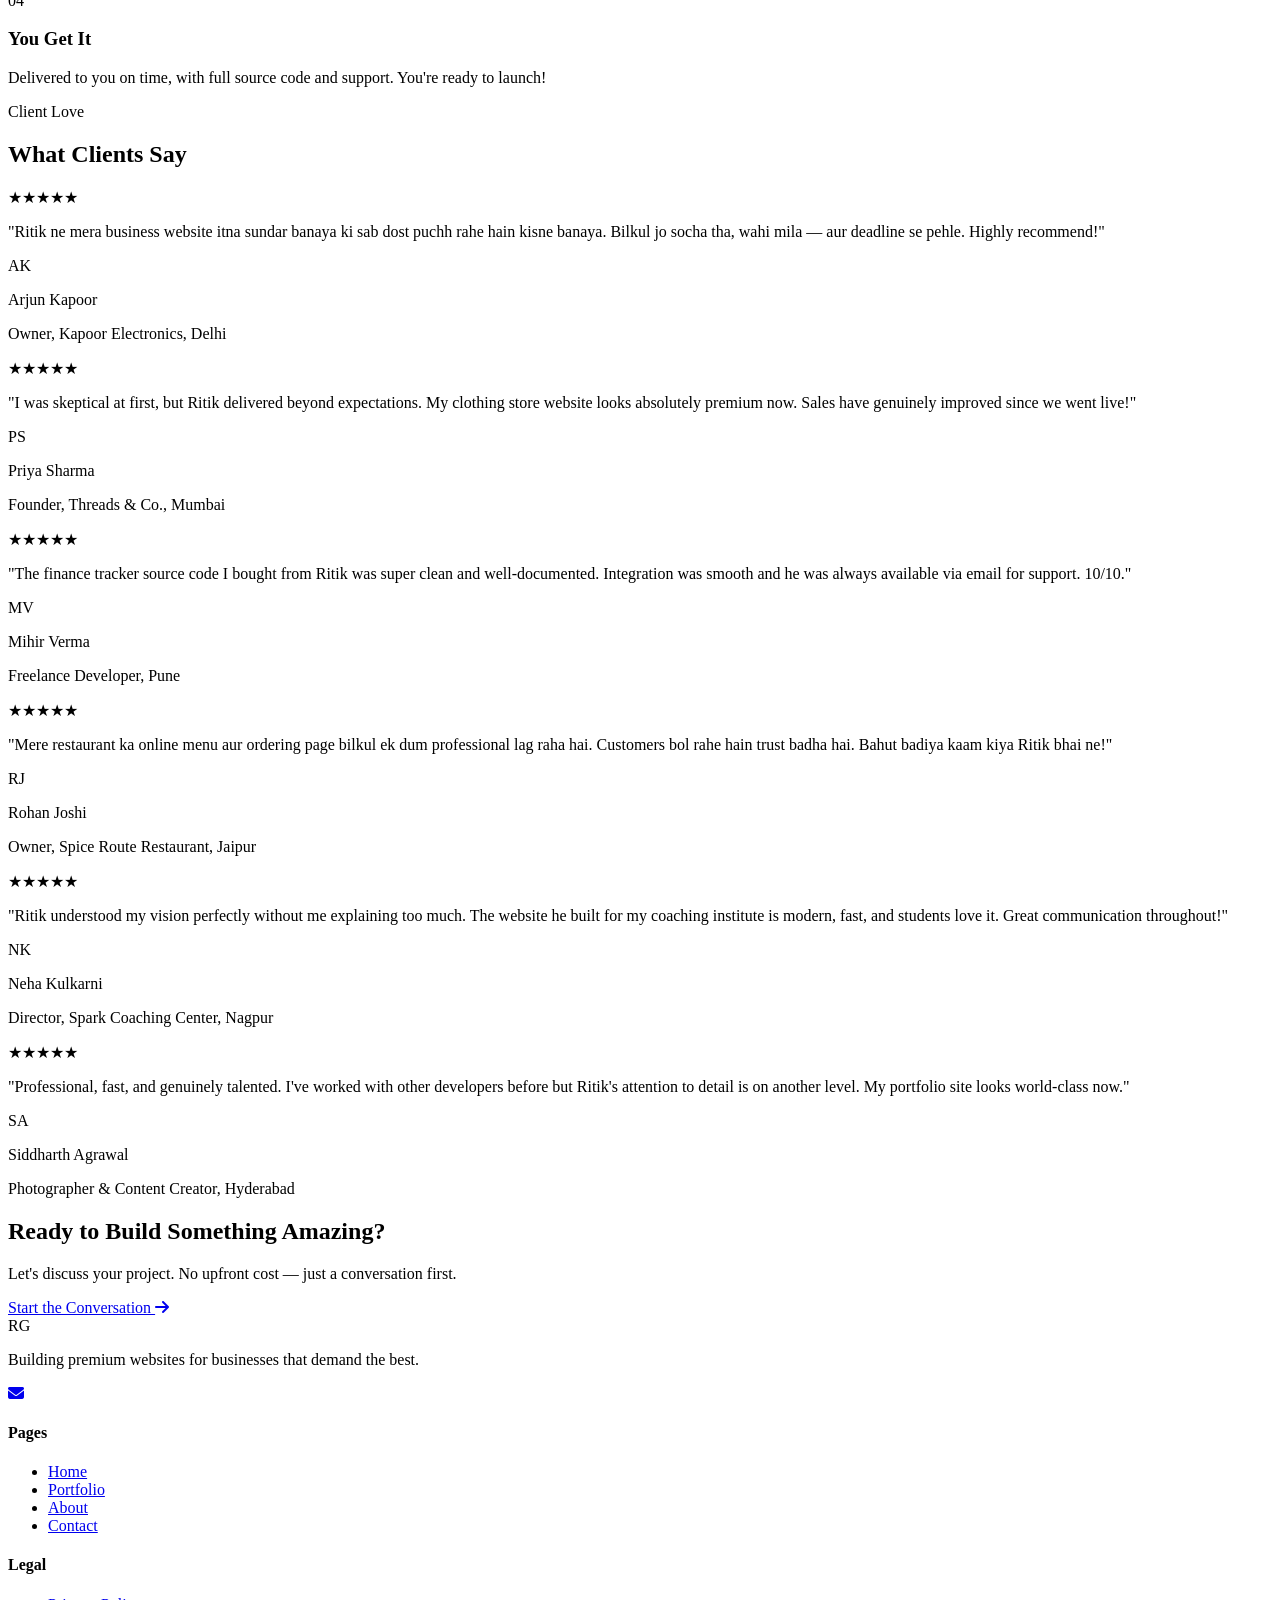
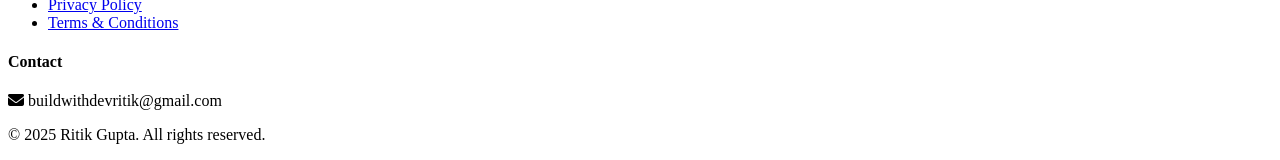
==== commit b6e45e00: "Add files via upload" ====
--- a/index.html
+++ b/index.html
@@ -2,444 +2,392 @@
 <html lang="en">
 <head>
   <meta charset="UTF-8" />
-  <meta name="viewport" content="width=device-width, initial-scale=1.0" />
-  <title>Ritik Gupta — Web Developer</title>
+  <meta name="viewport" content="width=device-width, initial-scale=1.0"/>
+  <title>Ritik Gupta | Web Developer</title>
   <link rel="stylesheet" href="css/style.css" />
-  <link rel="preconnect" href="https://fonts.googleapis.com" />
-  <link rel="preconnect" href="https://fonts.gstatic.com" crossorigin />
-  <link href="https://fonts.googleapis.com/css2?family=Syne:wght@400;600;700;800&family=Instrument+Sans:ital,wght@0,400;0,500;0,600;1,400&display=swap" rel="stylesheet" />
+  <link rel="stylesheet" href="css/animations.css" />
+  <link href="https://fonts.googleapis.com/css2?family=Playfair+Display:wght@400;600;700;900&family=DM+Sans:wght@300;400;500;600&display=swap" rel="stylesheet"/>
+  <link rel="stylesheet" href="https://cdnjs.cloudflare.com/ajax/libs/font-awesome/6.5.0/css/all.min.css"/>
 </head>
 <body>
 
-  <!-- NAV -->
-  <nav class="nav" id="nav">
-    <div class="nav__logo">RG<span class="dot">.</span></div>
-    <ul class="nav__links">
-      <li><a href="#work">Work</a></li>
-      <li><a href="#services">Services</a></li>
-      <li><a href="#reviews">Reviews</a></li>
-      <li><a href="#about">About</a></li>
-      <li><a href="mailto:buildwithdevritik@gmail.com" class="nav__cta">Hire Me</a></li>
+  <!-- Custom Cursor -->
+  <div class="cursor-dot"></div>
+  <div class="cursor-outline"></div>
+
+  <!-- Navbar -->
+  <nav class="navbar" id="navbar">
+    <div class="nav-logo">
+      <span class="logo-r">R</span><span class="logo-g">G</span>
+    </div>
+    <ul class="nav-links">
+      <li><a href="index.html" class="active">Home</a></li>
+      <li><a href="portfolio.html">Portfolio</a></li>
+      <li><a href="about.html">About</a></li>
+      <li><a href="contact.html">Contact</a></li>
     </ul>
-    <button class="nav__burger" id="burger" aria-label="Menu">
+    <a href="contact.html" class="nav-cta">Hire Me</a>
+    <div class="hamburger" id="hamburger">
       <span></span><span></span><span></span>
-    </button>
+    </div>
   </nav>
 
+  <!-- Mobile Menu -->
   <div class="mobile-menu" id="mobileMenu">
     <ul>
-      <li><a href="#work" class="mm-link">Work</a></li>
-      <li><a href="#services" class="mm-link">Services</a></li>
-      <li><a href="#reviews" class="mm-link">Reviews</a></li>
-      <li><a href="#about" class="mm-link">About</a></li>
-      <li><a href="mailto:buildwithdevritik@gmail.com" class="mm-link mm-cta">Hire Me</a></li>
+      <li><a href="index.html">Home</a></li>
+      <li><a href="portfolio.html">Portfolio</a></li>
+      <li><a href="about.html">About</a></li>
+      <li><a href="contact.html">Contact</a></li>
     </ul>
   </div>
 
-  <!-- HERO -->
+  <!-- Hero Section -->
   <section class="hero">
-    <div class="hero__bg">
-      <div class="blob blob--1"></div>
-      <div class="blob blob--2"></div>
-      <div class="grid-lines"></div>
-    </div>
-    <div class="hero__content">
-      <div class="hero__badge reveal">Available for Projects</div>
-      <h1 class="hero__title reveal">
-        I Build Websites<br />
-        <span class="hero__title--accent">That Actually Work.</span>
+    <div class="hero-bg-grid"></div>
+    <div class="floating-orb orb1"></div>
+    <div class="floating-orb orb2"></div>
+    <div class="floating-orb orb3"></div>
+    <div class="hero-content">
+      <p class="hero-tag reveal">✦ Available for new projects</p>
+      <h1 class="hero-title reveal">
+        Crafting <span class="gold-text">Digital</span><br/>
+        Experiences That<br/>
+        <span class="outline-text">Convert</span>
       </h1>
-      <p class="hero__sub reveal">
-        Hi, I'm <strong>Ritik Gupta</strong> — a web developer crafting fast, beautiful, and functional websites for businesses, startups, and creators.
-      </p>
-      <div class="hero__actions reveal">
-        <a href="#work" class="btn btn--primary">View My Work</a>
-        <a href="mailto:buildwithdevritik@gmail.com" class="btn btn--ghost">Get in Touch</a>
-      </div>
-      <div class="hero__stats reveal">
+      <p class="hero-sub reveal">I'm <strong>Ritik Gupta</strong> — a web developer who builds premium, conversion-focused websites for businesses that demand excellence.</p>
+      <div class="hero-btns reveal">
+        <a href="portfolio.html" class="btn-primary">View My Work</a>
+        <a href="contact.html" class="btn-ghost">Let's Talk <i class="fa-solid fa-arrow-right"></i></a>
+      </div>
+      <div class="hero-stats reveal">
         <div class="stat">
-          <span class="stat__num">15+</span>
-          <span class="stat__label">Projects Delivered</span>
-        </div>
-        <div class="stat__divider"></div>
+          <span class="stat-num">30+</span>
+          <span class="stat-label">Projects Done</span>
+        </div>
+        <div class="stat-divider"></div>
         <div class="stat">
-          <span class="stat__num">100%</span>
-          <span class="stat__label">Client Satisfaction</span>
-        </div>
-        <div class="stat__divider"></div>
+          <span class="stat-num">100%</span>
+          <span class="stat-label">Client Satisfaction</span>
+        </div>
+        <div class="stat-divider"></div>
         <div class="stat">
-          <span class="stat__num">3+</span>
-          <span class="stat__label">Years Experience</span>
-        </div>
-      </div>
-    </div>
-    <div class="hero__scroll">
-      <span>Scroll</span>
-      <div class="hero__scroll-line"></div>
-    </div>
-  </section>
-
-  <!-- MARQUEE -->
-  <div class="marquee-wrap">
-    <div class="marquee">
-      <span>HTML &amp; CSS</span><span class="sep">✦</span>
-      <span>JavaScript</span><span class="sep">✦</span>
-      <span>React</span><span class="sep">✦</span>
-      <span>Node.js</span><span class="sep">✦</span>
-      <span>Responsive Design</span><span class="sep">✦</span>
-      <span>Web Apps</span><span class="sep">✦</span>
-      <span>Landing Pages</span><span class="sep">✦</span>
-      <span>E-Commerce</span><span class="sep">✦</span>
-      <span>HTML &amp; CSS</span><span class="sep">✦</span>
-      <span>JavaScript</span><span class="sep">✦</span>
-      <span>React</span><span class="sep">✦</span>
-      <span>Node.js</span><span class="sep">✦</span>
-      <span>Responsive Design</span><span class="sep">✦</span>
-      <span>Web Apps</span><span class="sep">✦</span>
-      <span>Landing Pages</span><span class="sep">✦</span>
-      <span>E-Commerce</span><span class="sep">✦</span>
-    </div>
-  </div>
-
-  <!-- WORK -->
-  <section class="section work" id="work">
+          <span class="stat-num">3+</span>
+          <span class="stat-label">Years Experience</span>
+        </div>
+      </div>
+    </div>
+    <div class="hero-visual reveal">
+      <div class="hero-card">
+        <div class="card-glow"></div>
+        <div class="code-window">
+          <div class="code-dots">
+            <span class="dot red"></span>
+            <span class="dot yellow"></span>
+            <span class="dot green"></span>
+          </div>
+          <div class="code-body">
+            <p><span class="c-purple">const</span> <span class="c-blue">developer</span> = {</p>
+            <p>&nbsp;&nbsp;<span class="c-gold">name</span>: <span class="c-green">"Ritik Gupta"</span>,</p>
+            <p>&nbsp;&nbsp;<span class="c-gold">role</span>: <span class="c-green">"Web Developer"</span>,</p>
+            <p>&nbsp;&nbsp;<span class="c-gold">passion</span>: <span class="c-green">"Building Dreams"</span>,</p>
+            <p>&nbsp;&nbsp;<span class="c-gold">quality</span>: <span class="c-green">"Premium ✦"</span>,</p>
+            <p>};</p>
+            <br/>
+            <p><span class="c-purple">function</span> <span class="c-blue">buildYourWebsite</span>() {</p>
+            <p>&nbsp;&nbsp;<span class="c-purple">return</span> <span class="c-green">"Let's create magic 🚀"</span>;</p>
+            <p>}</p>
+          </div>
+        </div>
+      </div>
+    </div>
+  </section>
+
+  <!-- Services Section -->
+  <section class="services section-pad">
     <div class="container">
-      <div class="section__header reveal">
-        <span class="section__tag">Portfolio</span>
-        <h2 class="section__title">Selected Work</h2>
-        <p class="section__desc">A few things I've built recently. Each project is crafted with care, speed, and a clean user experience in mind.</p>
-      </div>
-      <div class="work__grid">
-
-        <div class="project-card reveal">
-          <div class="project-card__visual pv--finance">
-            <div class="pv__browser">
-              <div class="pv__dots"><span></span><span></span><span></span></div>
-              <div class="pv__bar">dailyfinancetrakerritik.netlify.app</div>
-            </div>
-            <div class="pv__screen finance-screen">
-              <div class="fs__card">
-                <div class="fs__label">Available Balance</div>
-                <div class="fs__amount">₹ 24,500.00</div>
-                <div class="fs__row">
-                  <span>+₹8,200 Income</span>
-                  <span>-₹3,700 Expenses</span>
-                </div>
+      <div class="section-header">
+        <p class="section-tag">What I Offer</p>
+        <h2 class="section-title">Services Built for <span class="gold-text">Growth</span></h2>
+        <p class="section-sub">Every project is crafted with precision — I discuss your vision first, then build exactly what your business needs.</p>
+      </div>
+      <div class="services-grid">
+
+        <div class="service-card scroll-reveal">
+          <div class="service-icon"><i class="fa-solid fa-globe"></i></div>
+          <h3>Business Websites</h3>
+          <p>Stunning, responsive websites that represent your brand perfectly and turn visitors into customers.</p>
+          <ul class="service-list">
+            <li>✦ Custom Design</li>
+            <li>✦ Mobile Responsive</li>
+            <li>✦ SEO Optimized</li>
+          </ul>
+          <a href="contact.html" class="service-link">Get Quote →</a>
+        </div>
+
+        <div class="service-card scroll-reveal featured-card">
+          <div class="featured-badge">Most Popular</div>
+          <div class="service-icon"><i class="fa-solid fa-laptop-code"></i></div>
+          <h3>Web Applications</h3>
+          <p>Functional, interactive web apps with real features — dashboards, trackers, tools, and more.</p>
+          <ul class="service-list">
+            <li>✦ Finance Trackers</li>
+            <li>✦ Admin Dashboards</li>
+            <li>✦ Custom Tools</li>
+          </ul>
+          <a href="contact.html" class="service-link">Get Quote →</a>
+        </div>
+
+        <div class="service-card scroll-reveal">
+          <div class="service-icon"><i class="fa-solid fa-code"></i></div>
+          <h3>Source Code Sales</h3>
+          <p>Buy fully-commented, clean source code of premium web apps ready to deploy or customize.</p>
+          <ul class="service-list">
+            <li>✦ Clean Code</li>
+            <li>✦ Full Documentation</li>
+            <li>✦ After-Sale Support</li>
+          </ul>
+          <a href="contact.html" class="service-link">Get Quote →</a>
+        </div>
+
+        <div class="service-card scroll-reveal">
+          <div class="service-icon"><i class="fa-solid fa-paintbrush"></i></div>
+          <h3>UI/UX Design</h3>
+          <p>Beautiful, user-first designs that feel premium. We wireframe, design, and deliver stunning interfaces.</p>
+          <ul class="service-list">
+            <li>✦ Wireframing</li>
+            <li>✦ Figma Designs</li>
+            <li>✦ Pixel Perfect</li>
+          </ul>
+          <a href="contact.html" class="service-link">Get Quote →</a>
+        </div>
+
+        <div class="service-card scroll-reveal">
+          <div class="service-icon"><i class="fa-solid fa-rocket"></i></div>
+          <h3>Website Revamp</h3>
+          <p>Got an old or ugly website? I'll transform it into a modern, high-converting masterpiece.</p>
+          <ul class="service-list">
+            <li>✦ Full Redesign</li>
+            <li>✦ Speed Optimization</li>
+            <li>✦ Modern UI</li>
+          </ul>
+          <a href="contact.html" class="service-link">Get Quote →</a>
+        </div>
+
+        <div class="service-card scroll-reveal">
+          <div class="service-icon"><i class="fa-solid fa-headset"></i></div>
+          <h3>Maintenance & Support</h3>
+          <p>Ongoing support, updates, bug fixes, and improvements — so your website always stays perfect.</p>
+          <ul class="service-list">
+            <li>✦ Bug Fixes</li>
+            <li>✦ Feature Updates</li>
+            <li>✦ 24/7 Support</li>
+          </ul>
+          <a href="contact.html" class="service-link">Get Quote →</a>
+        </div>
+
+      </div>
+    </div>
+  </section>
+
+  <!-- Demo Projects -->
+  <section class="demo-section section-pad">
+    <div class="container">
+      <div class="section-header">
+        <p class="section-tag">Live Work</p>
+        <h2 class="section-title">See What I <span class="gold-text">Build</span></h2>
+      </div>
+      <div class="demo-showcase scroll-reveal">
+        <div class="demo-info">
+          <div class="demo-badge">Live Project ✦</div>
+          <h3>FinanceFlow — Daily Finance Tracker</h3>
+          <p>A sleek, real-time personal finance tracker web app. Track income, expenses, card balance, and transaction history — all in one beautiful interface.</p>
+          <ul class="demo-features">
+            <li><i class="fa-solid fa-check"></i> Real-time Balance Tracking</li>
+            <li><i class="fa-solid fa-check"></i> Income & Expense Logs</li>
+            <li><i class="fa-solid fa-check"></i> Visual Card UI</li>
+            <li><i class="fa-solid fa-check"></i> Clean Transaction History</li>
+          </ul>
+          <a href="https://dailyfinancetrakerritik.netlify.app/" target="_blank" class="btn-primary">View Live App <i class="fa-solid fa-arrow-up-right-from-square"></i></a>
+        </div>
+        <div class="demo-preview">
+          <div class="browser-frame">
+            <div class="browser-bar">
+              <div class="browser-dots">
+                <span></span><span></span><span></span>
               </div>
-              <div class="fs__bars">
-                <div class="fs__bar-item" style="height:60%"></div>
-                <div class="fs__bar-item" style="height:80%"></div>
-                <div class="fs__bar-item" style="height:45%"></div>
-                <div class="fs__bar-item" style="height:90%"></div>
-                <div class="fs__bar-item" style="height:55%"></div>
-              </div>
-            </div>
-          </div>
-          <div class="project-card__info">
-            <div class="project-card__tags">
-              <span>JavaScript</span><span>CSS</span><span>Finance</span>
-            </div>
-            <h3>FinanceFlow — Daily Tracker</h3>
-            <p>A sleek personal finance web app to track income, expenses, and balance in real time. Clean card UI with transaction history.</p>
-            <a href="https://dailyfinancetrakerritik.netlify.app/" target="_blank" class="project-card__link">
-              View Live <svg width="14" height="14" viewBox="0 0 24 24" fill="none" stroke="currentColor" stroke-width="2"><path d="M7 17L17 7M7 7h10v10"/></svg>
-            </a>
-          </div>
-        </div>
-
-        <div class="project-card reveal">
-          <div class="project-card__visual pv--shop">
-            <div class="pv__browser">
-              <div class="pv__dots"><span></span><span></span><span></span></div>
-              <div class="pv__bar">shopwave-demo.netlify.app</div>
-            </div>
-            <div class="pv__screen shop-screen">
-              <div class="ss__header">ShopWave</div>
-              <div class="ss__products">
-                <div class="ss__product"><div class="ss__img"></div><div class="ss__name">Product A</div><div class="ss__price">₹499</div></div>
-                <div class="ss__product"><div class="ss__img ss__img--2"></div><div class="ss__name">Product B</div><div class="ss__price">₹799</div></div>
-                <div class="ss__product"><div class="ss__img ss__img--3"></div><div class="ss__name">Product C</div><div class="ss__price">₹299</div></div>
-              </div>
-            </div>
-          </div>
-          <div class="project-card__info">
-            <div class="project-card__tags">
-              <span>React</span><span>Node.js</span><span>E-Commerce</span>
-            </div>
-            <h3>ShopWave — E-Commerce Platform</h3>
-            <p>A full-featured online store with product listings, cart management, and a smooth checkout flow. Mobile-first and blazing fast.</p>
-            <a href="#work" class="project-card__link project-card__link--dim">
-              Demo Available on Request <svg width="14" height="14" viewBox="0 0 24 24" fill="none" stroke="currentColor" stroke-width="2"><path d="M7 17L17 7M7 7h10v10"/></svg>
-            </a>
-          </div>
-        </div>
-
-        <div class="project-card reveal">
-          <div class="project-card__visual pv--agency">
-            <div class="pv__browser">
-              <div class="pv__dots"><span></span><span></span><span></span></div>
-              <div class="pv__bar">brandlift-agency.netlify.app</div>
-            </div>
-            <div class="pv__screen agency-screen">
-              <div class="as__hero">
-                <div class="as__tag">Digital Agency</div>
-                <div class="as__heading">Grow Your Brand</div>
-                <div class="as__btn">Get Started</div>
-              </div>
-            </div>
-          </div>
-          <div class="project-card__info">
-            <div class="project-card__tags">
-              <span>HTML/CSS</span><span>JavaScript</span><span>Landing Page</span>
-            </div>
-            <h3>BrandLift — Agency Landing Page</h3>
-            <p>A high-converting agency landing page with animated sections, service cards, and a contact form. Pixel-perfect on all devices.</p>
-            <a href="#work" class="project-card__link project-card__link--dim">
-              Demo Available on Request <svg width="14" height="14" viewBox="0 0 24 24" fill="none" stroke="currentColor" stroke-width="2"><path d="M7 17L17 7M7 7h10v10"/></svg>
-            </a>
-          </div>
-        </div>
-
-      </div>
-    </div>
-  </section>
-
-  <!-- SERVICES -->
-  <section class="section services" id="services">
+              <div class="browser-url">dailyfinancetrakerritik.netlify.app</div>
+            </div>
+            <iframe src="https://dailyfinancetrakerritik.netlify.app/" title="Finance Tracker Demo" loading="lazy"></iframe>
+          </div>
+        </div>
+      </div>
+    </div>
+  </section>
+
+  <!-- Process -->
+  <section class="process section-pad">
     <div class="container">
-      <div class="section__header reveal">
-        <span class="section__tag">What I Do</span>
-        <h2 class="section__title">Services</h2>
-        <p class="section__desc">From idea to live website — I handle everything. Pricing is flexible and based on your project scope.</p>
-      </div>
-      <div class="services__grid">
-        <div class="service-card reveal">
-          <div class="service-card__icon">
-            <svg viewBox="0 0 48 48" fill="none" xmlns="http://www.w3.org/2000/svg"><rect x="4" y="8" width="40" height="28" rx="3" stroke="currentColor" stroke-width="2.5"/><path d="M16 44h16M24 36v8" stroke="currentColor" stroke-width="2.5" stroke-linecap="round"/><path d="M14 22l5 5 10-10" stroke="currentColor" stroke-width="2.5" stroke-linecap="round" stroke-linejoin="round"/></svg>
-          </div>
-          <h3>Business Websites</h3>
-          <p>Professional websites for businesses, freelancers, and brands. Clean, fast, and designed to convert visitors into customers.</p>
-          <ul class="service-card__features">
-            <li>Custom Design</li>
-            <li>Mobile Responsive</li>
-            <li>SEO Ready</li>
-          </ul>
-        </div>
-        <div class="service-card reveal">
-          <div class="service-card__icon">
-            <svg viewBox="0 0 48 48" fill="none" xmlns="http://www.w3.org/2000/svg"><circle cx="24" cy="24" r="18" stroke="currentColor" stroke-width="2.5"/><path d="M24 14v10l6 4" stroke="currentColor" stroke-width="2.5" stroke-linecap="round"/><path d="M8 24h4M36 24h4M24 8v4M24 36v4" stroke="currentColor" stroke-width="2" stroke-linecap="round"/></svg>
-          </div>
-          <h3>Web Applications</h3>
-          <p>Interactive web apps like dashboards, trackers, booking systems, and tools — tailored to your exact requirements.</p>
-          <ul class="service-card__features">
-            <li>React / Vanilla JS</li>
-            <li>Real-time Features</li>
-            <li>Backend Integration</li>
-          </ul>
-        </div>
-        <div class="service-card reveal">
-          <div class="service-card__icon">
-            <svg viewBox="0 0 48 48" fill="none" xmlns="http://www.w3.org/2000/svg"><path d="M10 38V18l14-8 14 8v20" stroke="currentColor" stroke-width="2.5" stroke-linejoin="round"/><rect x="18" y="28" width="12" height="10" rx="1" stroke="currentColor" stroke-width="2.5"/><path d="M24 28v10" stroke="currentColor" stroke-width="2" stroke-linecap="round"/></svg>
-          </div>
-          <h3>Landing Pages</h3>
-          <p>High-converting single-page sites for product launches, campaigns, or personal brands. Fast to build and effective.</p>
-          <ul class="service-card__features">
-            <li>Conversion Focused</li>
-            <li>Animated Sections</li>
-            <li>Quick Turnaround</li>
-          </ul>
-        </div>
-        <div class="service-card reveal">
-          <div class="service-card__icon">
-            <svg viewBox="0 0 48 48" fill="none" xmlns="http://www.w3.org/2000/svg"><path d="M6 36l9-9 7 7 10-14 10 10" stroke="currentColor" stroke-width="2.5" stroke-linecap="round" stroke-linejoin="round"/><rect x="4" y="4" width="40" height="40" rx="3" stroke="currentColor" stroke-width="2.5"/></svg>
-          </div>
-          <h3>E-Commerce Stores</h3>
-          <p>Online stores with product management, cart, and payment integration. Ready to sell from day one.</p>
-          <ul class="service-card__features">
-            <li>Product Catalogue</li>
-            <li>Payment Gateway</li>
-            <li>Order Management</li>
-          </ul>
-        </div>
-        <div class="service-card reveal">
-          <div class="service-card__icon">
-            <svg viewBox="0 0 48 48" fill="none" xmlns="http://www.w3.org/2000/svg"><rect x="4" y="10" width="24" height="28" rx="3" stroke="currentColor" stroke-width="2.5"/><rect x="20" y="16" width="24" height="28" rx="3" stroke="currentColor" stroke-width="2.5"/><path d="M12 22h8M12 28h5" stroke="currentColor" stroke-width="2" stroke-linecap="round"/></svg>
-          </div>
-          <h3>Portfolio Websites</h3>
-          <p>Stunning portfolio sites for developers, designers, photographers, and creators. Make your work shine online.</p>
-          <ul class="service-card__features">
-            <li>Showcase Projects</li>
-            <li>Contact Integration</li>
-            <li>Unique Design</li>
-          </ul>
-        </div>
-        <div class="service-card service-card--cta reveal">
-          <h3>Have something custom in mind?</h3>
-          <p>I'm open to all kinds of web projects. Let's talk about your idea and figure out the best approach together.</p>
-          <a href="mailto:buildwithdevritik@gmail.com" class="btn btn--primary">Start a Conversation</a>
-        </div>
-      </div>
-    </div>
-  </section>
-
-  <!-- PROCESS -->
-  <section class="section process">
+      <div class="section-header">
+        <p class="section-tag">How It Works</p>
+        <h2 class="section-title">My Simple <span class="gold-text">Process</span></h2>
+      </div>
+      <div class="process-steps">
+        <div class="process-step scroll-reveal">
+          <div class="step-num">01</div>
+          <h3>We Talk</h3>
+          <p>You share your idea, requirements and goals. I listen carefully and understand what you need.</p>
+        </div>
+        <div class="process-arrow">→</div>
+        <div class="process-step scroll-reveal">
+          <div class="step-num">02</div>
+          <h3>I Plan</h3>
+          <p>I plan the structure, design direction, and features of your project and show you a roadmap.</p>
+        </div>
+        <div class="process-arrow">→</div>
+        <div class="process-step scroll-reveal">
+          <div class="step-num">03</div>
+          <h3>I Build</h3>
+          <p>I develop your website with clean code, beautiful UI, and all discussed features.</p>
+        </div>
+        <div class="process-arrow">→</div>
+        <div class="process-step scroll-reveal">
+          <div class="step-num">04</div>
+          <h3>You Get It</h3>
+          <p>Delivered to you on time, with full source code and support. You're ready to launch!</p>
+        </div>
+      </div>
+    </div>
+  </section>
+
+  <!-- Reviews -->
+  <section class="reviews section-pad">
     <div class="container">
-      <div class="section__header reveal">
-        <span class="section__tag">How It Works</span>
-        <h2 class="section__title">Simple Process</h2>
-      </div>
-      <div class="process__steps">
-        <div class="process__step reveal">
-          <div class="process__num">01</div>
-          <h3>We Talk</h3>
-          <p>You reach out, we discuss your project, goals, timeline, and budget. No pressure, just clarity.</p>
-        </div>
-        <div class="process__arrow">→</div>
-        <div class="process__step reveal">
-          <div class="process__num">02</div>
-          <h3>I Plan & Design</h3>
-          <p>I create a design direction and get your approval before writing a single line of code.</p>
-        </div>
-        <div class="process__arrow">→</div>
-        <div class="process__step reveal">
-          <div class="process__num">03</div>
-          <h3>I Build</h3>
-          <p>Clean, fast, and responsive code. You get progress updates throughout the build.</p>
-        </div>
-        <div class="process__arrow">→</div>
-        <div class="process__step reveal">
-          <div class="process__num">04</div>
-          <h3>You Go Live</h3>
-          <p>Final review, revisions, and launch. I hand over the complete project with full source code.</p>
-        </div>
-      </div>
-    </div>
-  </section>
-
-  <!-- REVIEWS -->
-  <section class="section reviews" id="reviews">
-    <div class="container">
-      <div class="section__header reveal">
-        <span class="section__tag">Testimonials</span>
-        <h2 class="section__title">What Clients Say</h2>
-      </div>
-      <div class="reviews__grid">
-        <div class="review-card reveal">
-          <div class="review-card__stars">★★★★★</div>
-          <p>"Ritik delivered exactly what I envisioned — a clean, fast website for my business. He was professional, responsive, and finished ahead of schedule. Highly recommend!"</p>
-          <div class="review-card__author">
-            <div class="review-card__avatar" style="background:#e8f4f0;">AK</div>
-            <div>
-              <strong>Arjun Kapoor</strong>
-              <span>Owner, Kapoor Electronics</span>
-            </div>
-          </div>
-        </div>
-        <div class="review-card reveal">
-          <div class="review-card__stars">★★★★★</div>
-          <p>"I needed a portfolio site quickly and Ritik nailed it. The design is modern, loads super fast, and I've already got multiple clients reaching out through it. Worth every rupee."</p>
-          <div class="review-card__author">
-            <div class="review-card__avatar" style="background:#f0eef8;">PS</div>
-            <div>
-              <strong>Priya Sharma</strong>
-              <span>Freelance Graphic Designer</span>
-            </div>
-          </div>
-        </div>
-        <div class="review-card reveal">
-          <div class="review-card__stars">★★★★★</div>
-          <p>"We hired Ritik for our startup's landing page and he exceeded our expectations. Great communication, creative ideas, and the final product looks truly professional."</p>
-          <div class="review-card__author">
-            <div class="review-card__avatar" style="background:#fef3e8;">RM</div>
-            <div>
-              <strong>Rohit Mehta</strong>
-              <span>Co-Founder, TechBridge Solutions</span>
-            </div>
-          </div>
-        </div>
-        <div class="review-card reveal">
-          <div class="review-card__stars">★★★★★</div>
-          <p>"Super talented developer. Built my e-commerce store from scratch — product listings, cart, everything. The site is smooth and my customers love it. Will definitely work again."</p>
-          <div class="review-card__author">
-            <div class="review-card__avatar" style="background:#fce8ee;">NJ</div>
-            <div>
-              <strong>Neha Joshi</strong>
-              <span>Founder, Craft &amp; Bloom Store</span>
-            </div>
-          </div>
-        </div>
-      </div>
-    </div>
-  </section>
-
-  <!-- ABOUT -->
-  <section class="section about" id="about">
-    <div class="container">
-      <div class="about__wrap">
-        <div class="about__left reveal">
-          <div class="about__avatar">
-            <div class="about__avatar-inner">RG</div>
-            <div class="about__avatar-ring"></div>
-          </div>
-        </div>
-        <div class="about__right reveal">
-          <span class="section__tag">About Me</span>
-          <h2 class="section__title">Hey, I'm Ritik 👋</h2>
-          <p>I'm a passionate web developer based in India, focused on building websites and web applications that are fast, clean, and easy to use.</p>
-          <p>I started coding out of curiosity and fell in love with the idea that a few lines of code can create something real and valuable. Since then, I've worked with clients ranging from small business owners to startup founders.</p>
-          <p>I believe every project — big or small — deserves careful attention and honest communication. When I take on your project, I treat it like it's my own.</p>
-          <div class="about__skills">
-            <span>HTML / CSS</span><span>JavaScript</span><span>React</span>
-            <span>Node.js</span><span>Responsive Design</span><span>Git</span>
-          </div>
-          <a href="mailto:buildwithdevritik@gmail.com" class="btn btn--primary">Let's Work Together</a>
-        </div>
-      </div>
-    </div>
-  </section>
-
-  <!-- CTA BAND -->
-  <section class="cta-band">
-    <div class="container">
-      <div class="cta-band__inner reveal">
-        <h2>Ready to build your website?</h2>
-        <p>Drop me an email and let's get started. Pricing is discussed based on your project — no hidden fees.</p>
-        <a href="mailto:buildwithdevritik@gmail.com" class="btn btn--white">buildwithdevritik@gmail.com</a>
-      </div>
-    </div>
-  </section>
-
-  <!-- FOOTER -->
+      <div class="section-header">
+        <p class="section-tag">Client Love</p>
+        <h2 class="section-title">What Clients <span class="gold-text">Say</span></h2>
+      </div>
+      <div class="reviews-grid">
+
+        <div class="review-card scroll-reveal">
+          <div class="stars">★★★★★</div>
+          <p class="review-text">"Ritik ne mera business website itna sundar banaya ki sab dost puchh rahe hain kisne banaya. Bilkul jo socha tha, wahi mila — aur deadline se pehle. Highly recommend!"</p>
+          <div class="reviewer">
+            <div class="reviewer-avatar">AK</div>
+            <div>
+              <p class="reviewer-name">Arjun Kapoor</p>
+              <p class="reviewer-role">Owner, Kapoor Electronics, Delhi</p>
+            </div>
+          </div>
+        </div>
+
+        <div class="review-card scroll-reveal">
+          <div class="stars">★★★★★</div>
+          <p class="review-text">"I was skeptical at first, but Ritik delivered beyond expectations. My clothing store website looks absolutely premium now. Sales have genuinely improved since we went live!"</p>
+          <div class="reviewer">
+            <div class="reviewer-avatar">PS</div>
+            <div>
+              <p class="reviewer-name">Priya Sharma</p>
+              <p class="reviewer-role">Founder, Threads & Co., Mumbai</p>
+            </div>
+          </div>
+        </div>
+
+        <div class="review-card scroll-reveal">
+          <div class="stars">★★★★★</div>
+          <p class="review-text">"The finance tracker source code I bought from Ritik was super clean and well-documented. Integration was smooth and he was always available via email for support. 10/10."</p>
+          <div class="reviewer">
+            <div class="reviewer-avatar">MV</div>
+            <div>
+              <p class="reviewer-name">Mihir Verma</p>
+              <p class="reviewer-role">Freelance Developer, Pune</p>
+            </div>
+          </div>
+        </div>
+
+        <div class="review-card scroll-reveal">
+          <div class="stars">★★★★★</div>
+          <p class="review-text">"Mere restaurant ka online menu aur ordering page bilkul ek dum professional lag raha hai. Customers bol rahe hain trust badha hai. Bahut badiya kaam kiya Ritik bhai ne!"</p>
+          <div class="reviewer">
+            <div class="reviewer-avatar">RJ</div>
+            <div>
+              <p class="reviewer-name">Rohan Joshi</p>
+              <p class="reviewer-role">Owner, Spice Route Restaurant, Jaipur</p>
+            </div>
+          </div>
+        </div>
+
+        <div class="review-card scroll-reveal">
+          <div class="stars">★★★★★</div>
+          <p class="review-text">"Ritik understood my vision perfectly without me explaining too much. The website he built for my coaching institute is modern, fast, and students love it. Great communication throughout!"</p>
+          <div class="reviewer">
+            <div class="reviewer-avatar">NK</div>
+            <div>
+              <p class="reviewer-name">Neha Kulkarni</p>
+              <p class="reviewer-role">Director, Spark Coaching Center, Nagpur</p>
+            </div>
+          </div>
+        </div>
+
+        <div class="review-card scroll-reveal">
+          <div class="stars">★★★★★</div>
+          <p class="review-text">"Professional, fast, and genuinely talented. I've worked with other developers before but Ritik's attention to detail is on another level. My portfolio site looks world-class now."</p>
+          <div class="reviewer">
+            <div class="reviewer-avatar">SA</div>
+            <div>
+              <p class="reviewer-name">Siddharth Agrawal</p>
+              <p class="reviewer-role">Photographer & Content Creator, Hyderabad</p>
+            </div>
+          </div>
+        </div>
+
+      </div>
+    </div>
+  </section>
+
+  <!-- CTA -->
+  <section class="cta-section scroll-reveal">
+    <div class="cta-glow"></div>
+    <div class="container cta-inner">
+      <h2>Ready to Build Something <span class="gold-text">Amazing?</span></h2>
+      <p>Let's discuss your project. No upfront cost — just a conversation first.</p>
+      <a href="contact.html" class="btn-primary large">Start the Conversation <i class="fa-solid fa-arrow-right"></i></a>
+    </div>
+  </section>
+
+  <!-- Footer -->
   <footer class="footer">
-    <div class="container">
-      <div class="footer__top">
-        <div class="footer__brand">
-          <div class="footer__logo">RG<span class="dot">.</span></div>
-          <p>Building websites that work — beautifully and reliably.</p>
-        </div>
-        <div class="footer__links">
-          <div class="footer__col">
-            <h4>Navigation</h4>
-            <a href="#work">Work</a>
-            <a href="#services">Services</a>
-            <a href="#reviews">Reviews</a>
-            <a href="#about">About</a>
-          </div>
-          <div class="footer__col">
-            <h4>Legal</h4>
-            <a href="privacy.html">Privacy Policy</a>
-            <a href="terms.html">Terms & Conditions</a>
-          </div>
-          <div class="footer__col">
-            <h4>Contact</h4>
-            <a href="mailto:buildwithdevritik@gmail.com">buildwithdevritik@gmail.com</a>
-          </div>
-        </div>
-      </div>
-      <div class="footer__bottom">
-        <p>© 2025 Ritik Gupta. All rights reserved.</p>
-      </div>
+    <div class="container footer-inner">
+      <div class="footer-brand">
+        <div class="nav-logo"><span class="logo-r">R</span><span class="logo-g">G</span></div>
+        <p>Building premium websites for businesses that demand the best.</p>
+        <div class="footer-socials">
+          <a href="mailto:buildwithdevritik@gmail.com"><i class="fa-solid fa-envelope"></i></a>
+        </div>
+      </div>
+      <div class="footer-links">
+        <h4>Pages</h4>
+        <ul>
+          <li><a href="index.html">Home</a></li>
+          <li><a href="portfolio.html">Portfolio</a></li>
+          <li><a href="about.html">About</a></li>
+          <li><a href="contact.html">Contact</a></li>
+        </ul>
+      </div>
+      <div class="footer-links">
+        <h4>Legal</h4>
+        <ul>
+          <li><a href="privacy.html">Privacy Policy</a></li>
+          <li><a href="terms.html">Terms & Conditions</a></li>
+        </ul>
+      </div>
+      <div class="footer-contact">
+        <h4>Contact</h4>
+        <p><i class="fa-solid fa-envelope"></i> buildwithdevritik@gmail.com</p>
+      </div>
+    </div>
+    <div class="footer-bottom">
+      <p>© 2025 Ritik Gupta. All rights reserved.</p>
     </div>
   </footer>
 
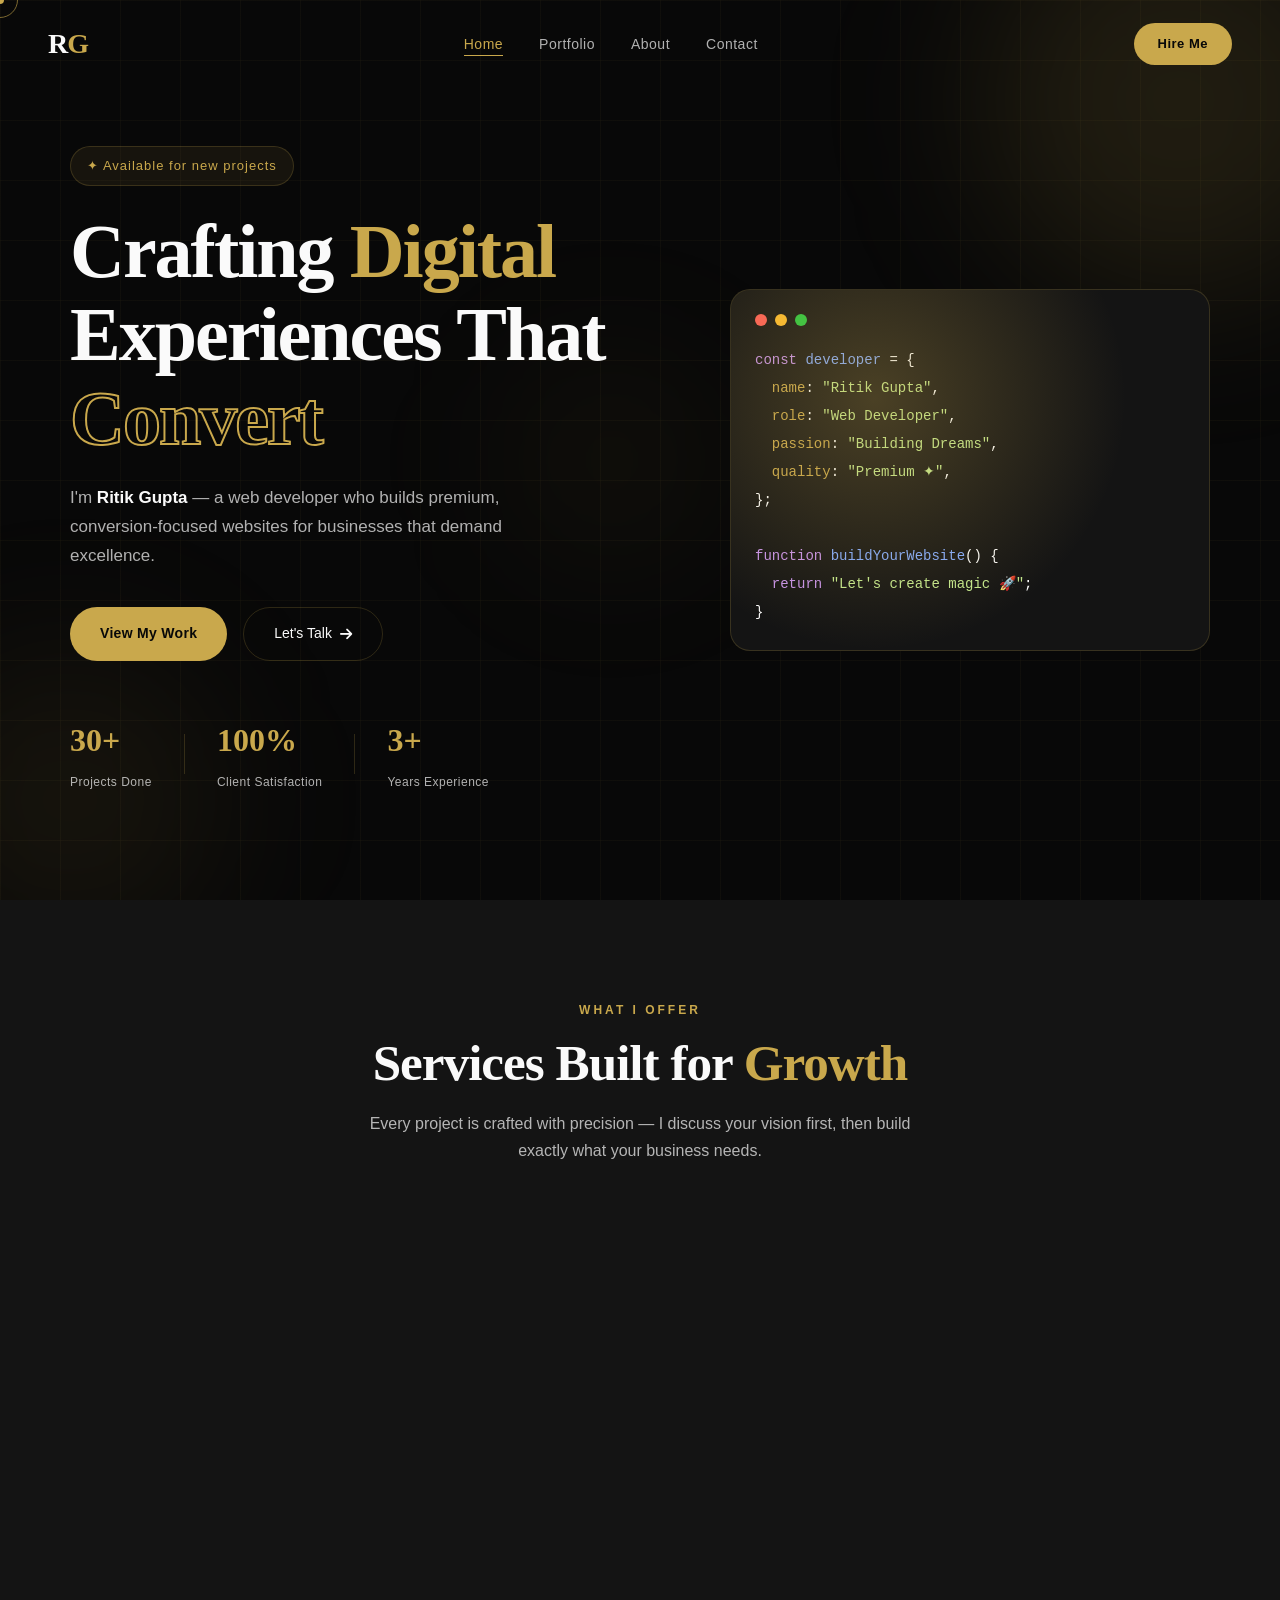
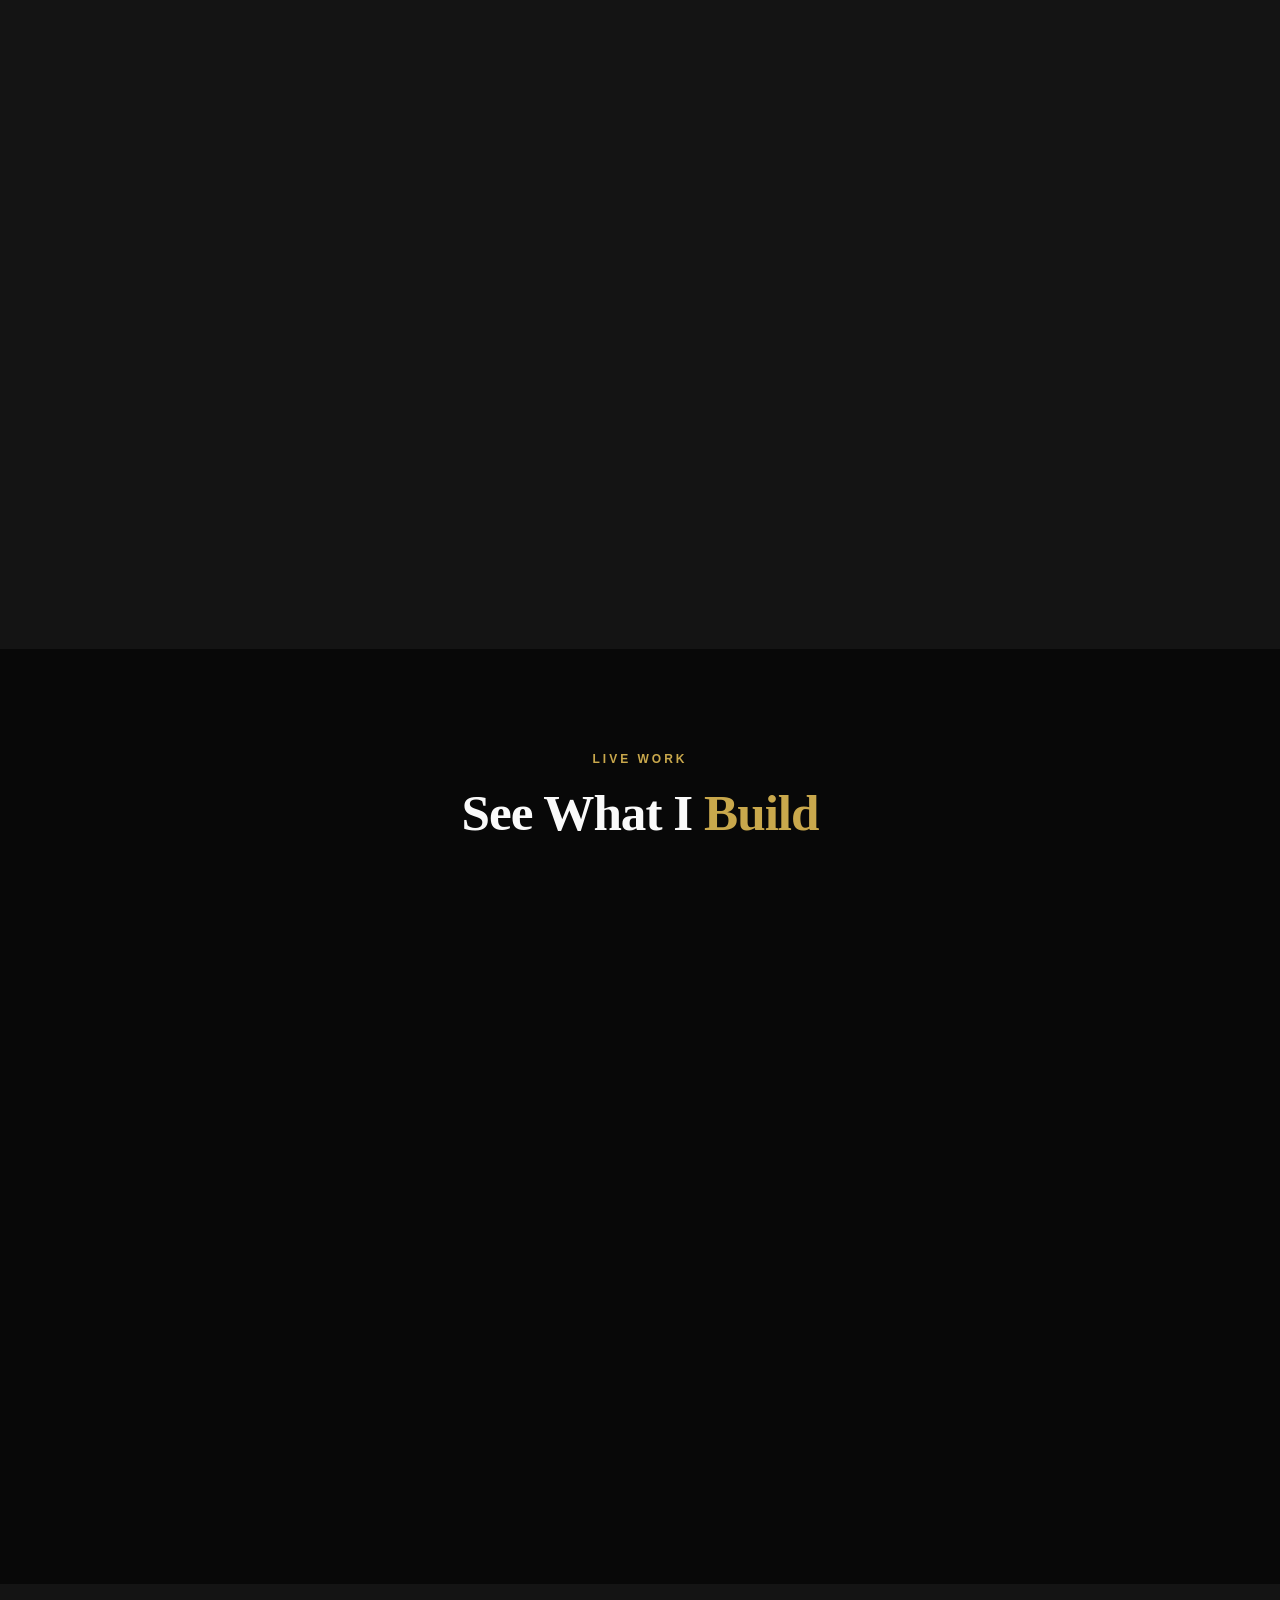
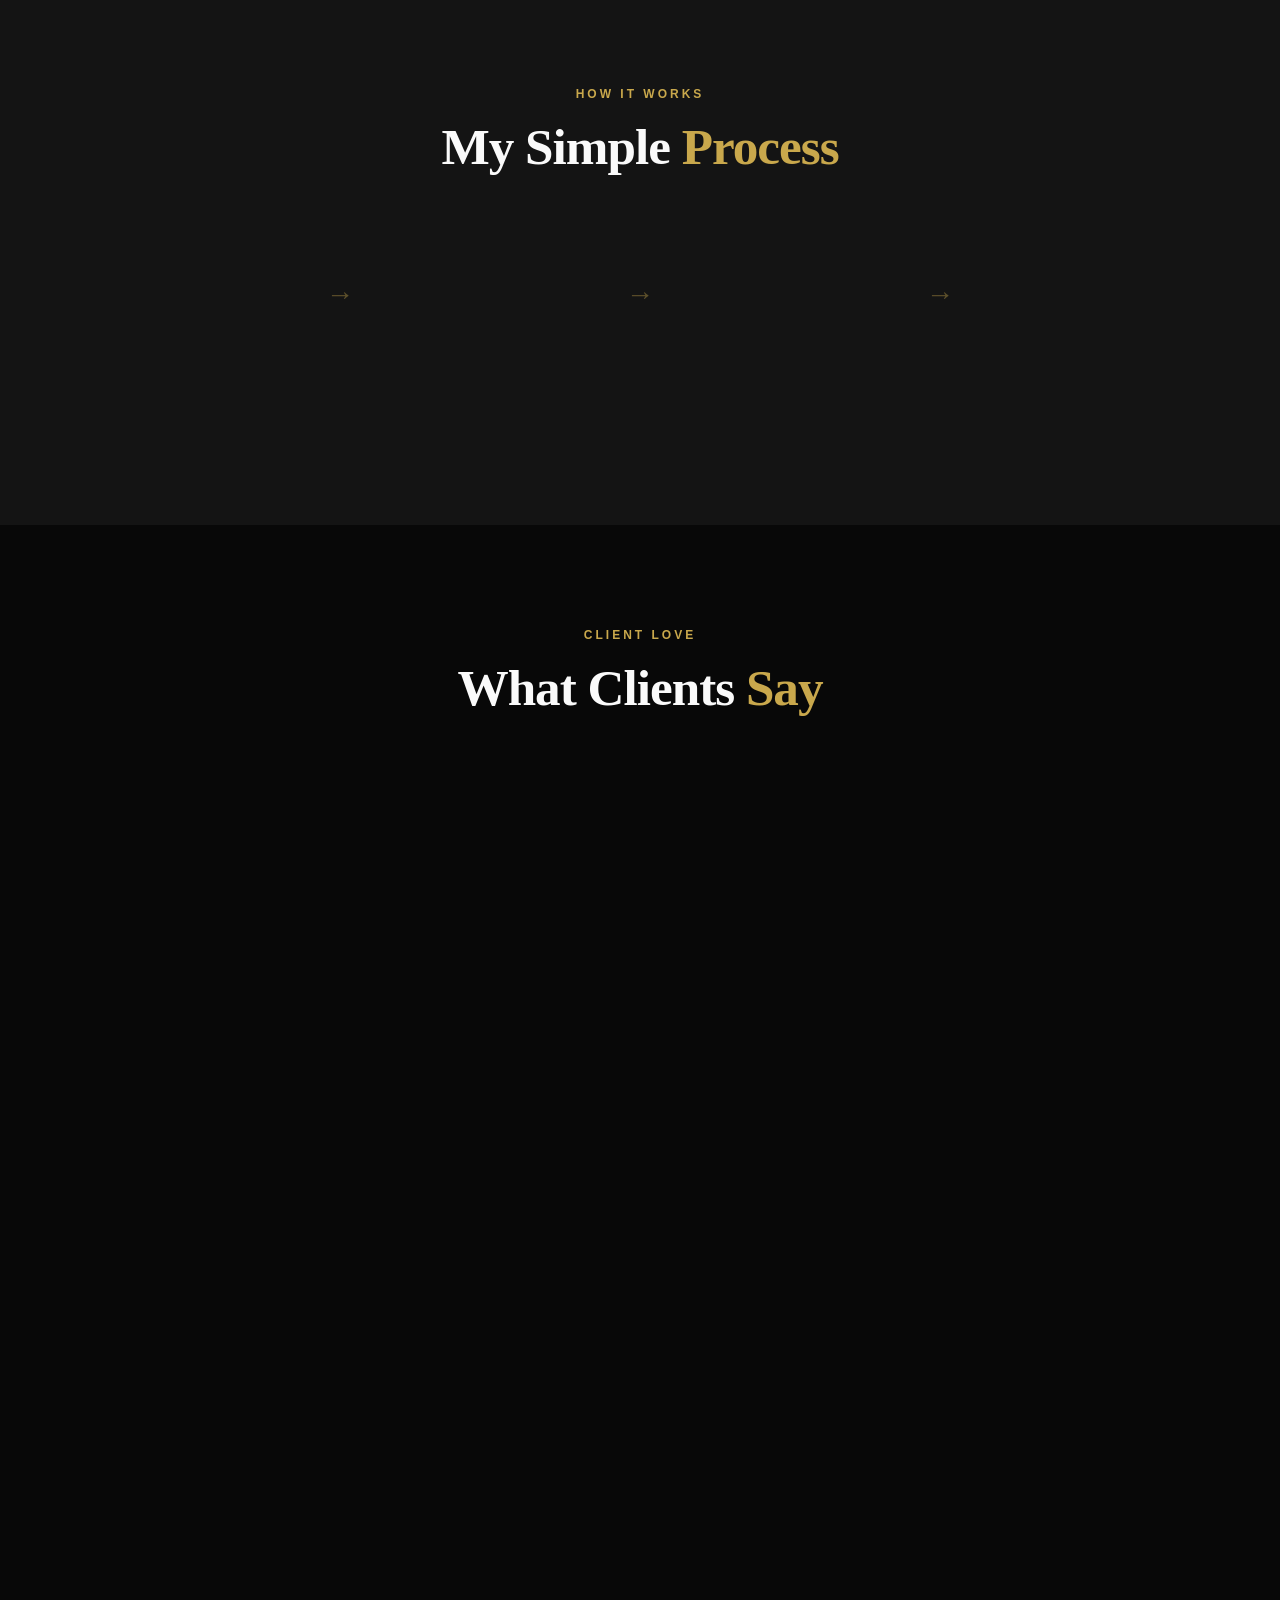
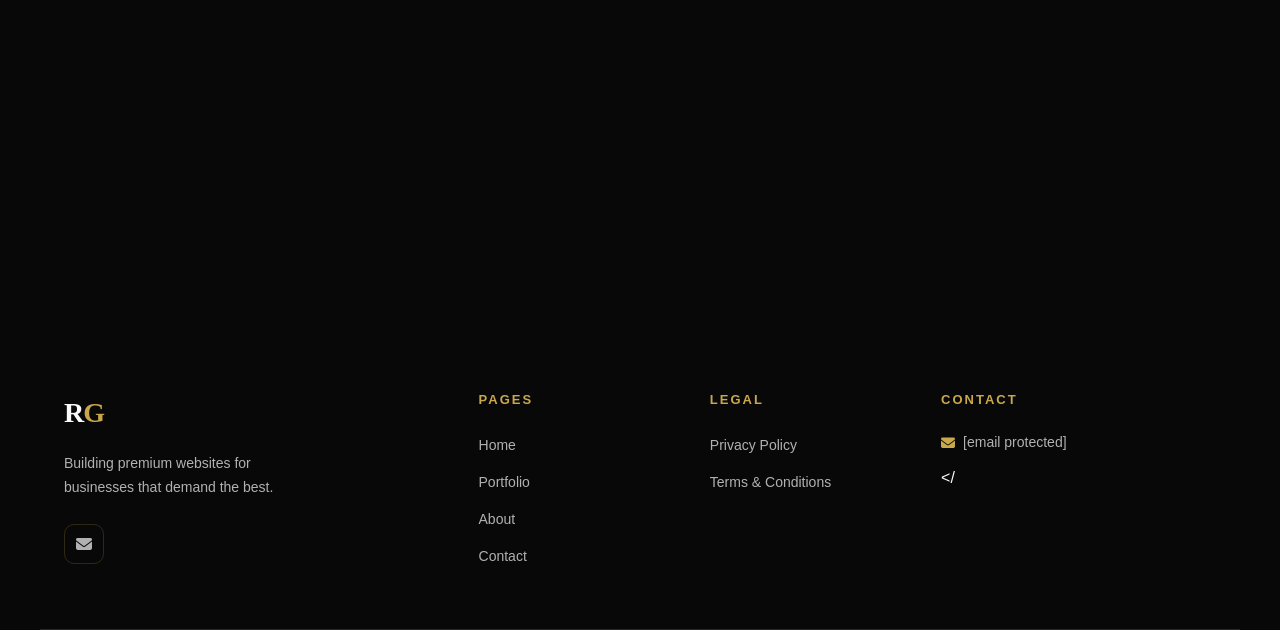
==== commit e74b70c7: "Add files via upload" ====
--- a/index.html
+++ b/index.html
@@ -4,8 +4,8 @@
   <meta charset="UTF-8" />
   <meta name="viewport" content="width=device-width, initial-scale=1.0"/>
   <title>Ritik Gupta | Web Developer</title>
-  <link rel="stylesheet" href="css/style.css" />
-  <link rel="stylesheet" href="css/animations.css" />
+  <link rel="stylesheet" href="style.css" />
+  <link rel="stylesheet" href="animations.css" />
   <link href="https://fonts.googleapis.com/css2?family=Playfair+Display:wght@400;600;700;900&family=DM+Sans:wght@300;400;500;600&display=swap" rel="stylesheet"/>
   <link rel="stylesheet" href="https://cdnjs.cloudflare.com/ajax/libs/font-awesome/6.5.0/css/all.min.css"/>
 </head>
@@ -362,7 +362,7 @@
         <div class="nav-logo"><span class="logo-r">R</span><span class="logo-g">G</span></div>
         <p>Building premium websites for businesses that demand the best.</p>
         <div class="footer-socials">
-          <a href="mailto:buildwithdevritik@gmail.com"><i class="fa-solid fa-envelope"></i></a>
+          <a href="/cdn-cgi/l/email-protection#d7b5a2bebbb3a0bea3bfb3b2a1a5bea3bebc97b0bab6bebbf9b4b8ba"><i class="fa-solid fa-envelope"></i></a>
         </div>
       </div>
       <div class="footer-links">
@@ -383,14 +383,5 @@
       </div>
       <div class="footer-contact">
         <h4>Contact</h4>
-        <p><i class="fa-solid fa-envelope"></i> buildwithdevritik@gmail.com</p>
-      </div>
-    </div>
-    <div class="footer-bottom">
-      <p>© 2025 Ritik Gupta. All rights reserved.</p>
-    </div>
-  </footer>
-
-  <script src="js/main.js"></script>
-</body>
-</html>
+        <p><i class="fa-solid fa-envelope"></i> <a href="/cdn-cgi/l/email-protection" class="__cf_email__" data-cfemail="ed8f988481899a84998589889b9f84998486ad8a808c8481c38e8280">[email&#160;protected]</a></p>
+      </
--- a/style.css
+++ b/style.css
@@ -0,0 +1,817 @@
+/* ===== ROOT VARIABLES ===== */
+:root {
+  --gold: #C9A84C;
+  --gold-light: #E8C97A;
+  --gold-dark: #9A7A2E;
+  --black: #080808;
+  --dark: #0E0E0E;
+  --dark2: #141414;
+  --dark3: #1C1C1C;
+  --dark4: #242424;
+  --white: #FAFAFA;
+  --white-dim: rgba(250,250,250,0.7);
+  --white-faint: rgba(250,250,250,0.1);
+  --gold-glow: rgba(201,168,76,0.3);
+  --gold-faint: rgba(201,168,76,0.08);
+  --border: rgba(201,168,76,0.2);
+  --font-display: 'Playfair Display', serif;
+  --font-body: 'DM Sans', sans-serif;
+  --transition: all 0.35s cubic-bezier(0.4, 0, 0.2, 1);
+}
+
+*, *::before, *::after { box-sizing: border-box; margin: 0; padding: 0; }
+
+html { scroll-behavior: smooth; }
+
+body {
+  background: var(--black);
+  color: var(--white);
+  font-family: var(--font-body);
+  font-size: 16px;
+  line-height: 1.7;
+  overflow-x: hidden;
+}
+
+a { text-decoration: none; color: inherit; }
+ul { list-style: none; }
+img { max-width: 100%; display: block; }
+
+.container { max-width: 1200px; margin: 0 auto; padding: 0 24px; }
+.section-pad { padding: 100px 0; }
+
+/* ===== CURSOR ===== */
+.cursor-dot {
+  width: 8px; height: 8px;
+  background: var(--gold);
+  border-radius: 50%;
+  position: fixed; top: 0; left: 0;
+  pointer-events: none;
+  z-index: 9999;
+  transform: translate(-50%, -50%);
+  transition: transform 0.05s;
+}
+.cursor-outline {
+  width: 36px; height: 36px;
+  border: 1.5px solid var(--gold);
+  border-radius: 50%;
+  position: fixed; top: 0; left: 0;
+  pointer-events: none;
+  z-index: 9998;
+  transform: translate(-50%, -50%);
+  transition: transform 0.12s ease, width 0.2s, height 0.2s, border-color 0.2s;
+  opacity: 0.6;
+}
+
+/* ===== NAVBAR ===== */
+.navbar {
+  position: fixed; top: 0; left: 0; right: 0;
+  z-index: 1000;
+  padding: 20px 48px;
+  display: flex;
+  align-items: center;
+  justify-content: space-between;
+  transition: var(--transition);
+}
+.navbar.scrolled {
+  background: rgba(8,8,8,0.95);
+  backdrop-filter: blur(20px);
+  border-bottom: 1px solid var(--border);
+  padding: 14px 48px;
+}
+.nav-logo {
+  font-family: var(--font-display);
+  font-size: 28px;
+  font-weight: 700;
+  letter-spacing: -1px;
+}
+.logo-r { color: var(--white); }
+.logo-g { color: var(--gold); }
+
+.nav-links {
+  display: flex;
+  gap: 36px;
+}
+.nav-links a {
+  font-size: 14px;
+  font-weight: 500;
+  letter-spacing: 0.5px;
+  color: var(--white-dim);
+  transition: var(--transition);
+  position: relative;
+}
+.nav-links a::after {
+  content: '';
+  position: absolute;
+  bottom: -4px; left: 0;
+  width: 0; height: 1px;
+  background: var(--gold);
+  transition: width 0.3s ease;
+}
+.nav-links a:hover, .nav-links a.active {
+  color: var(--gold);
+}
+.nav-links a:hover::after, .nav-links a.active::after { width: 100%; }
+
+.nav-cta {
+  background: var(--gold);
+  color: var(--black);
+  font-size: 13px;
+  font-weight: 600;
+  padding: 10px 24px;
+  border-radius: 40px;
+  letter-spacing: 0.5px;
+  transition: var(--transition);
+}
+.nav-cta:hover { background: var(--gold-light); transform: translateY(-2px); }
+
+.hamburger { display: none; flex-direction: column; gap: 5px; cursor: pointer; }
+.hamburger span { display: block; width: 24px; height: 2px; background: var(--white); border-radius: 2px; transition: var(--transition); }
+
+.mobile-menu {
+  display: none;
+  position: fixed;
+  top: 0; left: 0; right: 0; bottom: 0;
+  background: var(--dark);
+  z-index: 900;
+  justify-content: center;
+  align-items: center;
+  flex-direction: column;
+}
+.mobile-menu.active { display: flex; }
+.mobile-menu ul { display: flex; flex-direction: column; gap: 32px; text-align: center; }
+.mobile-menu a { font-size: 28px; font-family: var(--font-display); color: var(--white); }
+.mobile-menu a:hover { color: var(--gold); }
+
+/* ===== HERO ===== */
+.hero {
+  min-height: 100vh;
+  display: flex;
+  align-items: center;
+  justify-content: center;
+  padding: 120px 48px 80px;
+  position: relative;
+  overflow: hidden;
+  gap: 60px;
+}
+
+.hero-bg-grid {
+  position: absolute; inset: 0;
+  background-image: 
+    linear-gradient(rgba(201,168,76,0.04) 1px, transparent 1px),
+    linear-gradient(90deg, rgba(201,168,76,0.04) 1px, transparent 1px);
+  background-size: 60px 60px;
+  pointer-events: none;
+}
+
+.floating-orb {
+  position: absolute;
+  border-radius: 50%;
+  filter: blur(80px);
+  pointer-events: none;
+  animation: floatOrb 8s ease-in-out infinite;
+}
+.orb1 { width: 400px; height: 400px; background: rgba(201,168,76,0.12); top: -100px; right: -100px; animation-delay: 0s; }
+.orb2 { width: 300px; height: 300px; background: rgba(201,168,76,0.08); bottom: -50px; left: -80px; animation-delay: 3s; }
+.orb3 { width: 200px; height: 200px; background: rgba(201,168,76,0.06); top: 40%; left: 40%; animation-delay: 5s; }
+
+.hero-content { flex: 1; max-width: 600px; z-index: 1; }
+
+.hero-tag {
+  display: inline-flex;
+  align-items: center;
+  gap: 8px;
+  font-size: 13px;
+  color: var(--gold);
+  letter-spacing: 1px;
+  font-weight: 500;
+  margin-bottom: 24px;
+  padding: 8px 16px;
+  border: 1px solid var(--border);
+  border-radius: 40px;
+  background: var(--gold-faint);
+}
+
+.hero-title {
+  font-family: var(--font-display);
+  font-size: clamp(44px, 6vw, 76px);
+  font-weight: 900;
+  line-height: 1.1;
+  margin-bottom: 24px;
+  letter-spacing: -2px;
+}
+
+.gold-text { color: var(--gold); }
+.outline-text {
+  -webkit-text-stroke: 2px var(--gold);
+  color: transparent;
+}
+
+.hero-sub {
+  font-size: 17px;
+  color: var(--white-dim);
+  margin-bottom: 36px;
+  max-width: 480px;
+}
+.hero-sub strong { color: var(--white); }
+
+.hero-btns { display: flex; gap: 16px; flex-wrap: wrap; margin-bottom: 52px; }
+
+.btn-primary {
+  display: inline-flex;
+  align-items: center;
+  gap: 8px;
+  background: var(--gold);
+  color: var(--black);
+  font-weight: 600;
+  font-size: 14px;
+  padding: 14px 30px;
+  border-radius: 40px;
+  transition: var(--transition);
+  letter-spacing: 0.3px;
+}
+.btn-primary:hover { background: var(--gold-light); transform: translateY(-3px); box-shadow: 0 12px 40px rgba(201,168,76,0.35); }
+.btn-primary.large { font-size: 16px; padding: 18px 40px; }
+
+.btn-ghost {
+  display: inline-flex;
+  align-items: center;
+  gap: 8px;
+  border: 1px solid var(--border);
+  color: var(--white);
+  font-weight: 500;
+  font-size: 14px;
+  padding: 14px 30px;
+  border-radius: 40px;
+  transition: var(--transition);
+}
+.btn-ghost:hover { border-color: var(--gold); color: var(--gold); transform: translateY(-3px); }
+
+.hero-stats { display: flex; align-items: center; gap: 32px; }
+.stat-num {
+  display: block;
+  font-family: var(--font-display);
+  font-size: 32px;
+  font-weight: 700;
+  color: var(--gold);
+}
+.stat-label { font-size: 12px; color: var(--white-dim); letter-spacing: 0.5px; }
+.stat-divider { width: 1px; height: 40px; background: var(--border); }
+
+/* ===== HERO VISUAL ===== */
+.hero-visual { flex: 1; max-width: 480px; z-index: 1; }
+
+.hero-card {
+  position: relative;
+  border-radius: 20px;
+  border: 1px solid var(--border);
+  background: var(--dark2);
+  overflow: hidden;
+  animation: floatCard 4s ease-in-out infinite;
+}
+.card-glow {
+  position: absolute;
+  inset: 0;
+  background: radial-gradient(circle at 30% 30%, var(--gold-glow), transparent 60%);
+  pointer-events: none;
+}
+
+.code-window { padding: 24px; }
+.code-dots { display: flex; gap: 8px; margin-bottom: 20px; }
+.dot { width: 12px; height: 12px; border-radius: 50%; }
+.dot.red { background: #FF5F57; }
+.dot.yellow { background: #FEBC2E; }
+.dot.green { background: #28C840; }
+.code-body { font-family: 'Courier New', monospace; font-size: 14px; line-height: 2; }
+.c-purple { color: #C792EA; }
+.c-blue { color: #82AAFF; }
+.c-gold { color: var(--gold); }
+.c-green { color: #C3E88D; }
+
+/* ===== SECTION HEADERS ===== */
+.section-header { text-align: center; margin-bottom: 64px; }
+.section-tag {
+  font-size: 12px;
+  letter-spacing: 3px;
+  text-transform: uppercase;
+  color: var(--gold);
+  font-weight: 600;
+  margin-bottom: 12px;
+  display: block;
+}
+.section-title {
+  font-family: var(--font-display);
+  font-size: clamp(32px, 4vw, 52px);
+  font-weight: 800;
+  letter-spacing: -1px;
+  line-height: 1.2;
+  margin-bottom: 16px;
+}
+.section-sub { color: var(--white-dim); max-width: 560px; margin: 0 auto; font-size: 16px; }
+
+/* ===== SERVICES ===== */
+.services { background: var(--dark2); }
+.services-grid {
+  display: grid;
+  grid-template-columns: repeat(auto-fit, minmax(320px, 1fr));
+  gap: 24px;
+}
+.service-card {
+  background: var(--dark3);
+  border: 1px solid var(--border);
+  border-radius: 20px;
+  padding: 36px;
+  transition: var(--transition);
+  position: relative;
+  overflow: hidden;
+}
+.service-card::before {
+  content: '';
+  position: absolute;
+  top: 0; left: 0; right: 0;
+  height: 2px;
+  background: linear-gradient(90deg, transparent, var(--gold), transparent);
+  opacity: 0;
+  transition: opacity 0.3s;
+}
+.service-card:hover { transform: translateY(-8px); border-color: var(--gold); box-shadow: 0 20px 60px rgba(201,168,76,0.15); }
+.service-card:hover::before { opacity: 1; }
+
+.featured-card {
+  border-color: var(--gold);
+  background: linear-gradient(135deg, var(--dark3), rgba(201,168,76,0.06));
+}
+.featured-badge {
+  display: inline-block;
+  background: var(--gold);
+  color: var(--black);
+  font-size: 11px;
+  font-weight: 700;
+  padding: 4px 12px;
+  border-radius: 40px;
+  letter-spacing: 1px;
+  margin-bottom: 20px;
+}
+
+.service-icon {
+  width: 56px; height: 56px;
+  background: var(--gold-faint);
+  border: 1px solid var(--border);
+  border-radius: 14px;
+  display: flex;
+  align-items: center;
+  justify-content: center;
+  margin-bottom: 20px;
+  font-size: 22px;
+  color: var(--gold);
+  transition: var(--transition);
+}
+.service-card:hover .service-icon { background: var(--gold); color: var(--black); }
+
+.service-card h3 { font-family: var(--font-display); font-size: 22px; font-weight: 700; margin-bottom: 12px; }
+.service-card p { color: var(--white-dim); font-size: 14px; margin-bottom: 20px; }
+
+.service-list { display: flex; flex-direction: column; gap: 8px; margin-bottom: 24px; }
+.service-list li { font-size: 13px; color: var(--white-dim); }
+
+.service-link {
+  font-size: 13px;
+  color: var(--gold);
+  font-weight: 600;
+  letter-spacing: 0.3px;
+  transition: var(--transition);
+}
+.service-link:hover { letter-spacing: 1px; }
+
+/* ===== DEMO SECTION ===== */
+.demo-showcase {
+  display: flex;
+  gap: 60px;
+  align-items: center;
+  background: var(--dark2);
+  border: 1px solid var(--border);
+  border-radius: 24px;
+  padding: 48px;
+  position: relative;
+  overflow: hidden;
+}
+.demo-showcase::before {
+  content: '';
+  position: absolute;
+  top: 0; left: 0; right: 0; height: 1px;
+  background: linear-gradient(90deg, transparent, var(--gold), transparent);
+}
+.demo-info { flex: 1; }
+.demo-badge {
+  display: inline-block;
+  background: var(--gold-faint);
+  border: 1px solid var(--border);
+  color: var(--gold);
+  font-size: 11px;
+  font-weight: 600;
+  padding: 6px 14px;
+  border-radius: 40px;
+  letter-spacing: 1px;
+  margin-bottom: 20px;
+}
+.demo-info h3 { font-family: var(--font-display); font-size: 28px; font-weight: 800; margin-bottom: 16px; }
+.demo-info p { color: var(--white-dim); margin-bottom: 24px; }
+.demo-features { display: flex; flex-direction: column; gap: 10px; margin-bottom: 32px; }
+.demo-features li { display: flex; align-items: center; gap: 10px; font-size: 14px; color: var(--white-dim); }
+.demo-features li i { color: var(--gold); }
+
+.demo-preview { flex: 1.2; }
+.browser-frame {
+  border-radius: 12px;
+  overflow: hidden;
+  border: 1px solid var(--border);
+  background: var(--dark3);
+}
+.browser-bar {
+  background: var(--dark4);
+  padding: 12px 16px;
+  display: flex;
+  align-items: center;
+  gap: 12px;
+  border-bottom: 1px solid var(--border);
+}
+.browser-dots { display: flex; gap: 6px; }
+.browser-dots span { width: 10px; height: 10px; border-radius: 50%; background: var(--dark2); }
+.browser-url { font-size: 11px; color: var(--white-dim); background: var(--dark2); padding: 4px 12px; border-radius: 20px; }
+.browser-frame iframe { width: 100%; height: 340px; border: none; display: block; }
+
+/* ===== PROCESS ===== */
+.process { background: var(--dark2); }
+.process-steps {
+  display: flex;
+  align-items: flex-start;
+  gap: 16px;
+  flex-wrap: wrap;
+  justify-content: center;
+}
+.process-step {
+  flex: 1;
+  min-width: 200px;
+  max-width: 240px;
+  text-align: center;
+}
+.step-num {
+  font-family: var(--font-display);
+  font-size: 52px;
+  font-weight: 900;
+  color: transparent;
+  -webkit-text-stroke: 1px var(--gold);
+  line-height: 1;
+  margin-bottom: 16px;
+  opacity: 0.7;
+}
+.process-step h3 { font-family: var(--font-display); font-size: 20px; font-weight: 700; margin-bottom: 10px; }
+.process-step p { font-size: 14px; color: var(--white-dim); }
+.process-arrow { font-size: 28px; color: var(--gold); opacity: 0.4; margin-top: 30px; }
+
+/* ===== REVIEWS ===== */
+.reviews-grid {
+  display: grid;
+  grid-template-columns: repeat(auto-fit, minmax(320px, 1fr));
+  gap: 24px;
+}
+.review-card {
+  background: var(--dark2);
+  border: 1px solid var(--border);
+  border-radius: 20px;
+  padding: 32px;
+  transition: var(--transition);
+}
+.review-card:hover { border-color: var(--gold); transform: translateY(-6px); box-shadow: 0 16px 50px rgba(201,168,76,0.1); }
+.stars { font-size: 18px; color: var(--gold); margin-bottom: 16px; letter-spacing: 2px; }
+.review-text { font-size: 14px; color: var(--white-dim); font-style: italic; line-height: 1.8; margin-bottom: 24px; }
+.reviewer { display: flex; align-items: center; gap: 14px; }
+.reviewer-avatar {
+  width: 44px; height: 44px;
+  background: linear-gradient(135deg, var(--gold-dark), var(--gold));
+  color: var(--black);
+  border-radius: 50%;
+  display: flex;
+  align-items: center;
+  justify-content: center;
+  font-weight: 700;
+  font-size: 14px;
+  flex-shrink: 0;
+}
+.reviewer-name { font-weight: 600; font-size: 14px; }
+.reviewer-role { font-size: 12px; color: var(--white-dim); }
+
+/* ===== CTA ===== */
+.cta-section {
+  background: var(--dark2);
+  padding: 100px 24px;
+  text-align: center;
+  position: relative;
+  overflow: hidden;
+  border-top: 1px solid var(--border);
+  border-bottom: 1px solid var(--border);
+}
+.cta-glow {
+  position: absolute;
+  top: 50%; left: 50%;
+  transform: translate(-50%,-50%);
+  width: 600px; height: 400px;
+  background: radial-gradient(ellipse, rgba(201,168,76,0.15), transparent 70%);
+  pointer-events: none;
+}
+.cta-inner h2 { font-family: var(--font-display); font-size: clamp(32px, 4vw, 52px); font-weight: 800; margin-bottom: 16px; }
+.cta-inner p { color: var(--white-dim); font-size: 18px; margin-bottom: 40px; }
+
+/* ===== FOOTER ===== */
+.footer { background: var(--black); padding: 80px 0 0; }
+.footer-inner {
+  display: grid;
+  grid-template-columns: 2fr 1fr 1fr 1.5fr;
+  gap: 48px;
+  padding-bottom: 60px;
+  border-bottom: 1px solid var(--border);
+}
+.footer-brand .nav-logo { margin-bottom: 16px; }
+.footer-brand p { font-size: 14px; color: var(--white-dim); max-width: 260px; margin-bottom: 24px; }
+.footer-socials { display: flex; gap: 14px; }
+.footer-socials a {
+  width: 40px; height: 40px;
+  border: 1px solid var(--border);
+  border-radius: 10px;
+  display: flex; align-items: center; justify-content: center;
+  color: var(--white-dim);
+  font-size: 16px;
+  transition: var(--transition);
+}
+.footer-socials a:hover { border-color: var(--gold); color: var(--gold); }
+.footer-links h4, .footer-contact h4 { font-size: 13px; letter-spacing: 2px; text-transform: uppercase; color: var(--gold); margin-bottom: 20px; font-weight: 600; }
+.footer-links ul { display: flex; flex-direction: column; gap: 10px; }
+.footer-links a { font-size: 14px; color: var(--white-dim); transition: var(--transition); }
+.footer-links a:hover { color: var(--gold); padding-left: 4px; }
+.footer-contact p { font-size: 14px; color: var(--white-dim); margin-bottom: 10px; display: flex; align-items: center; gap: 8px; }
+.footer-contact p i { color: var(--gold); }
+.footer-bottom { text-align: center; padding: 24px; font-size: 13px; color: var(--white-dim); }
+
+/* ===== PAGE HERO (inner pages) ===== */
+.page-hero {
+  padding: 160px 24px 80px;
+  text-align: center;
+  position: relative;
+  overflow: hidden;
+}
+.page-hero::after {
+  content: '';
+  position: absolute;
+  bottom: 0; left: 50%; transform: translateX(-50%);
+  width: 200px; height: 1px;
+  background: linear-gradient(90deg, transparent, var(--gold), transparent);
+}
+.page-hero-tag { display: inline-block; font-size: 12px; letter-spacing: 3px; text-transform: uppercase; color: var(--gold); font-weight: 600; margin-bottom: 16px; }
+.page-hero h1 { font-family: var(--font-display); font-size: clamp(36px, 5vw, 64px); font-weight: 900; letter-spacing: -2px; margin-bottom: 16px; }
+.page-hero p { color: var(--white-dim); font-size: 18px; max-width: 560px; margin: 0 auto; }
+
+/* ===== PORTFOLIO PAGE ===== */
+.portfolio-grid {
+  display: grid;
+  grid-template-columns: repeat(auto-fit, minmax(340px, 1fr));
+  gap: 28px;
+}
+.portfolio-card {
+  background: var(--dark2);
+  border: 1px solid var(--border);
+  border-radius: 20px;
+  overflow: hidden;
+  transition: var(--transition);
+}
+.portfolio-card:hover { border-color: var(--gold); transform: translateY(-8px); box-shadow: 0 20px 60px rgba(201,168,76,0.15); }
+.portfolio-thumb {
+  height: 200px;
+  background: var(--dark3);
+  position: relative;
+  overflow: hidden;
+  display: flex;
+  align-items: center;
+  justify-content: center;
+}
+.portfolio-thumb-inner {
+  width: 100%; height: 100%;
+  display: flex; align-items: center; justify-content: center;
+  font-size: 48px;
+}
+.portfolio-thumb-iframe-wrap {
+  width: 100%; height: 100%;
+  overflow: hidden;
+  pointer-events: none;
+}
+.portfolio-thumb-iframe-wrap iframe {
+  width: 200%; height: 200%;
+  transform: scale(0.5);
+  transform-origin: top left;
+  border: none;
+  pointer-events: none;
+}
+.portfolio-overlay {
+  position: absolute; inset: 0;
+  background: rgba(8,8,8,0.85);
+  display: flex; align-items: center; justify-content: center;
+  opacity: 0;
+  transition: var(--transition);
+}
+.portfolio-card:hover .portfolio-overlay { opacity: 1; }
+.portfolio-overlay a {
+  background: var(--gold);
+  color: var(--black);
+  font-weight: 600;
+  font-size: 13px;
+  padding: 10px 22px;
+  border-radius: 40px;
+}
+.portfolio-body { padding: 24px; }
+.portfolio-tag {
+  font-size: 11px;
+  letter-spacing: 2px;
+  text-transform: uppercase;
+  color: var(--gold);
+  font-weight: 600;
+  margin-bottom: 10px;
+  display: block;
+}
+.portfolio-body h3 { font-family: var(--font-display); font-size: 20px; font-weight: 700; margin-bottom: 8px; }
+.portfolio-body p { font-size: 14px; color: var(--white-dim); }
+
+/* ===== ABOUT PAGE ===== */
+.about-grid { display: grid; grid-template-columns: 1fr 1fr; gap: 80px; align-items: center; }
+.about-visual {
+  position: relative;
+}
+.about-card-wrap {
+  background: var(--dark2);
+  border: 1px solid var(--border);
+  border-radius: 24px;
+  padding: 40px;
+  text-align: center;
+  position: relative;
+}
+.about-card-wrap::before {
+  content: '';
+  position: absolute;
+  top: 0; left: 0; right: 0; height: 2px;
+  background: linear-gradient(90deg, transparent, var(--gold), transparent);
+}
+.about-initials {
+  width: 100px; height: 100px;
+  background: linear-gradient(135deg, var(--gold-dark), var(--gold));
+  color: var(--black);
+  border-radius: 50%;
+  display: flex; align-items: center; justify-content: center;
+  font-family: var(--font-display);
+  font-size: 36px;
+  font-weight: 900;
+  margin: 0 auto 20px;
+}
+.about-card-wrap h3 { font-family: var(--font-display); font-size: 24px; font-weight: 700; margin-bottom: 6px; }
+.about-card-wrap .role { color: var(--gold); font-size: 14px; margin-bottom: 20px; }
+.skills-chips { display: flex; flex-wrap: wrap; gap: 8px; justify-content: center; }
+.chip {
+  background: var(--gold-faint);
+  border: 1px solid var(--border);
+  color: var(--white-dim);
+  font-size: 12px;
+  padding: 6px 14px;
+  border-radius: 40px;
+}
+.about-content h2 { font-family: var(--font-display); font-size: clamp(28px, 3vw, 40px); font-weight: 800; margin-bottom: 20px; }
+.about-content p { color: var(--white-dim); margin-bottom: 20px; font-size: 15px; }
+.about-values { margin-top: 32px; display: flex; flex-direction: column; gap: 16px; }
+.value-item { display: flex; align-items: flex-start; gap: 14px; }
+.value-icon { color: var(--gold); font-size: 18px; margin-top: 3px; flex-shrink: 0; }
+.value-item h4 { font-weight: 600; margin-bottom: 4px; }
+.value-item p { font-size: 13px; color: var(--white-dim); margin: 0; }
+
+/* ===== CONTACT PAGE ===== */
+.contact-grid { display: grid; grid-template-columns: 1fr 1.4fr; gap: 60px; }
+.contact-info h2 { font-family: var(--font-display); font-size: 32px; font-weight: 800; margin-bottom: 16px; }
+.contact-info p { color: var(--white-dim); font-size: 15px; margin-bottom: 36px; }
+.contact-items { display: flex; flex-direction: column; gap: 20px; }
+.contact-item {
+  display: flex; align-items: flex-start; gap: 14px;
+  background: var(--dark2);
+  border: 1px solid var(--border);
+  border-radius: 16px;
+  padding: 20px;
+  transition: var(--transition);
+}
+.contact-item:hover { border-color: var(--gold); }
+.contact-item-icon {
+  width: 44px; height: 44px;
+  background: var(--gold-faint);
+  border: 1px solid var(--border);
+  border-radius: 12px;
+  display: flex; align-items: center; justify-content: center;
+  font-size: 18px; color: var(--gold);
+  flex-shrink: 0;
+}
+.contact-item h4 { font-weight: 600; font-size: 14px; margin-bottom: 4px; }
+.contact-item p, .contact-item a { font-size: 14px; color: var(--white-dim); }
+.contact-item a:hover { color: var(--gold); }
+
+.contact-form-wrap {
+  background: var(--dark2);
+  border: 1px solid var(--border);
+  border-radius: 24px;
+  padding: 48px;
+  position: relative;
+}
+.contact-form-wrap::before {
+  content: '';
+  position: absolute;
+  top: 0; left: 0; right: 0; height: 2px;
+  background: linear-gradient(90deg, transparent, var(--gold), transparent);
+}
+.contact-form-wrap h3 { font-family: var(--font-display); font-size: 24px; font-weight: 700; margin-bottom: 32px; }
+.form-group { margin-bottom: 20px; }
+.form-group label { display: block; font-size: 13px; font-weight: 500; color: var(--white-dim); margin-bottom: 8px; letter-spacing: 0.3px; }
+.form-group input, .form-group select, .form-group textarea {
+  width: 100%;
+  background: var(--dark3);
+  border: 1px solid var(--border);
+  border-radius: 12px;
+  padding: 14px 18px;
+  color: var(--white);
+  font-family: var(--font-body);
+  font-size: 14px;
+  outline: none;
+  transition: var(--transition);
+}
+.form-group input:focus, .form-group select:focus, .form-group textarea:focus {
+  border-color: var(--gold);
+  box-shadow: 0 0 0 3px rgba(201,168,76,0.1);
+}
+.form-group textarea { resize: vertical; min-height: 120px; }
+.form-group select option { background: var(--dark3); }
+.form-row { display: grid; grid-template-columns: 1fr 1fr; gap: 16px; }
+.btn-submit {
+  width: 100%;
+  background: var(--gold);
+  color: var(--black);
+  font-weight: 700;
+  font-size: 15px;
+  padding: 16px;
+  border: none;
+  border-radius: 40px;
+  cursor: pointer;
+  letter-spacing: 0.5px;
+  transition: var(--transition);
+  margin-top: 8px;
+}
+.btn-submit:hover { background: var(--gold-light); transform: translateY(-2px); box-shadow: 0 12px 40px rgba(201,168,76,0.35); }
+
+/* ===== LEGAL PAGES ===== */
+.legal-content {
+  max-width: 800px;
+  margin: 0 auto;
+  padding: 60px 24px 100px;
+}
+.legal-content h2 { font-family: var(--font-display); font-size: 24px; font-weight: 700; color: var(--gold); margin: 40px 0 14px; }
+.legal-content p, .legal-content li { font-size: 15px; color: var(--white-dim); margin-bottom: 12px; line-height: 1.8; }
+.legal-content ul { list-style: disc; padding-left: 24px; margin-bottom: 16px; }
+.legal-content strong { color: var(--white); }
+
+/* ===== SCROLL REVEAL ===== */
+.scroll-reveal { opacity: 0; transform: translateY(30px); transition: opacity 0.6s ease, transform 0.6s ease; }
+.scroll-reveal.revealed { opacity: 1; transform: translateY(0); }
+.reveal { opacity: 0; transform: translateY(24px); animation: fadeUp 0.7s ease forwards; }
+.reveal:nth-child(1) { animation-delay: 0.1s; }
+.reveal:nth-child(2) { animation-delay: 0.25s; }
+.reveal:nth-child(3) { animation-delay: 0.4s; }
+.reveal:nth-child(4) { animation-delay: 0.55s; }
+.reveal:nth-child(5) { animation-delay: 0.7s; }
+
+/* ===== RESPONSIVE ===== */
+@media (max-width: 1024px) {
+  .hero { flex-direction: column; text-align: center; padding: 140px 24px 80px; }
+  .hero-btns { justify-content: center; }
+  .hero-stats { justify-content: center; }
+  .hero-sub { margin: 0 auto 36px; }
+  .hero-visual { width: 100%; max-width: 500px; }
+  .about-grid { grid-template-columns: 1fr; }
+  .footer-inner { grid-template-columns: 1fr 1fr; }
+}
+@media (max-width: 768px) {
+  .navbar { padding: 18px 24px; }
+  .navbar.scrolled { padding: 14px 24px; }
+  .nav-links, .nav-cta { display: none; }
+  .hamburger { display: flex; }
+  .demo-showcase { flex-direction: column; padding: 28px; }
+  .contact-grid { grid-template-columns: 1fr; }
+  .form-row { grid-template-columns: 1fr; }
+  .process-steps { flex-direction: column; align-items: center; }
+  .process-arrow { transform: rotate(90deg); }
+  .footer-inner { grid-template-columns: 1fr; gap: 32px; }
+}
+@media (max-width: 480px) {
+  .hero-title { font-size: 36px; }
+  .hero-stats { flex-direction: column; gap: 16px; }
+  .stat-divider { width: 60px; height: 1px; }
+  .contact-form-wrap { padding: 28px; }
+  .services-grid { grid-template-columns: 1fr; }
+}
--- a/animations.css
+++ b/animations.css
@@ -0,0 +1,133 @@
+/* ===== KEYFRAME ANIMATIONS ===== */
+
+@keyframes fadeUp {
+  from { opacity: 0; transform: translateY(24px); }
+  to   { opacity: 1; transform: translateY(0); }
+}
+
+@keyframes floatCard {
+  0%, 100% { transform: translateY(0px); }
+  50%       { transform: translateY(-12px); }
+}
+
+@keyframes floatOrb {
+  0%, 100% { transform: scale(1) translate(0, 0); }
+  33%       { transform: scale(1.08) translate(20px, -20px); }
+  66%       { transform: scale(0.96) translate(-15px, 15px); }
+}
+
+@keyframes pulse {
+  0%, 100% { opacity: 1; }
+  50%       { opacity: 0.5; }
+}
+
+@keyframes shimmer {
+  0%   { background-position: -200% center; }
+  100% { background-position: 200% center; }
+}
+
+@keyframes spinSlow {
+  from { transform: rotate(0deg); }
+  to   { transform: rotate(360deg); }
+}
+
+@keyframes borderGlow {
+  0%, 100% { border-color: rgba(201,168,76,0.2); }
+  50%       { border-color: rgba(201,168,76,0.6); box-shadow: 0 0 20px rgba(201,168,76,0.2); }
+}
+
+@keyframes countUp {
+  from { opacity: 0; transform: translateY(10px); }
+  to   { opacity: 1; transform: translateY(0); }
+}
+
+/* Gold shimmer text */
+.shimmer-text {
+  background: linear-gradient(
+    90deg,
+    var(--gold-dark) 0%,
+    var(--gold-light) 40%,
+    var(--gold) 60%,
+    var(--gold-dark) 100%
+  );
+  background-size: 200% auto;
+  -webkit-background-clip: text;
+  -webkit-text-fill-color: transparent;
+  background-clip: text;
+  animation: shimmer 3s linear infinite;
+}
+
+/* Page transition */
+.page-enter {
+  animation: fadeUp 0.5s ease forwards;
+}
+
+/* Blinking cursor for code */
+.cursor-blink::after {
+  content: '|';
+  color: var(--gold);
+  animation: pulse 1s infinite;
+}
+
+/* Glow button pulse */
+.btn-primary.pulse {
+  animation: borderGlow 2s ease-in-out infinite;
+}
+
+/* Loading bar */
+.loading-bar {
+  position: fixed;
+  top: 0; left: 0;
+  height: 3px;
+  background: linear-gradient(90deg, var(--gold-dark), var(--gold-light));
+  z-index: 9999;
+  animation: loadProgress 1.5s ease forwards;
+}
+
+@keyframes loadProgress {
+  from { width: 0%; }
+  to   { width: 100%; }
+}
+
+/* Tag badge shine */
+.hero-tag {
+  position: relative;
+  overflow: hidden;
+}
+.hero-tag::after {
+  content: '';
+  position: absolute;
+  top: -50%;
+  left: -100%;
+  width: 80%;
+  height: 200%;
+  background: linear-gradient(
+    120deg,
+    transparent 30%,
+    rgba(201,168,76,0.15) 50%,
+    transparent 70%
+  );
+  transform: skewX(-15deg);
+  animation: slideShine 4s ease infinite 2s;
+}
+
+@keyframes slideShine {
+  0%   { left: -100%; }
+  50%, 100% { left: 150%; }
+}
+
+/* Staggered service cards */
+.service-card:nth-child(1) { transition-delay: 0.05s; }
+.service-card:nth-child(2) { transition-delay: 0.1s; }
+.service-card:nth-child(3) { transition-delay: 0.15s; }
+.service-card:nth-child(4) { transition-delay: 0.2s; }
+.service-card:nth-child(5) { transition-delay: 0.25s; }
+.service-card:nth-child(6) { transition-delay: 0.3s; }
+
+/* Staggered reveal */
+.scroll-reveal:nth-child(1) { transition-delay: 0s; }
+.scroll-reveal:nth-child(2) { transition-delay: 0.1s; }
+.scroll-reveal:nth-child(3) { transition-delay: 0.2s; }
+.scroll-reveal:nth-child(4) { transition-delay: 0.3s; }
+.scroll-reveal:nth-child(5) { transition-delay: 0.4s; }
+.scroll-reveal:nth-child(6) { transition-delay: 0.5s; }
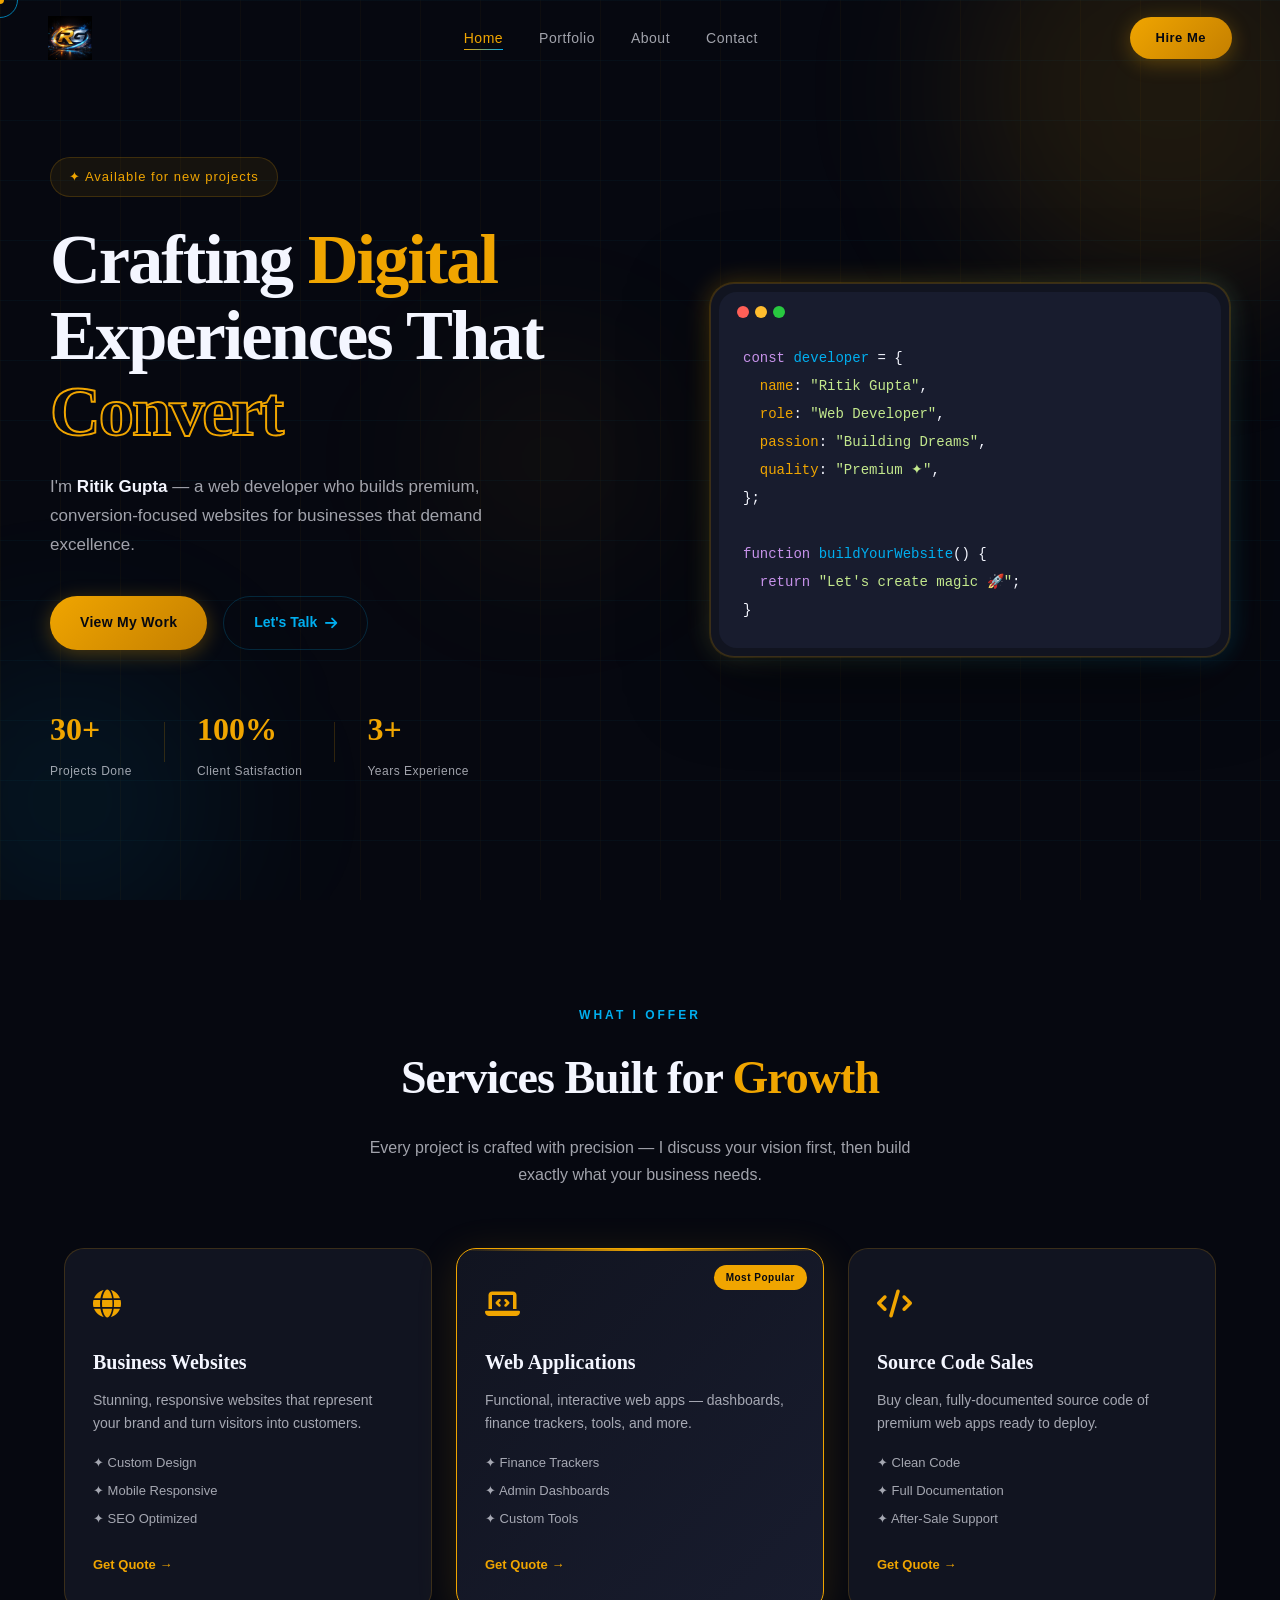
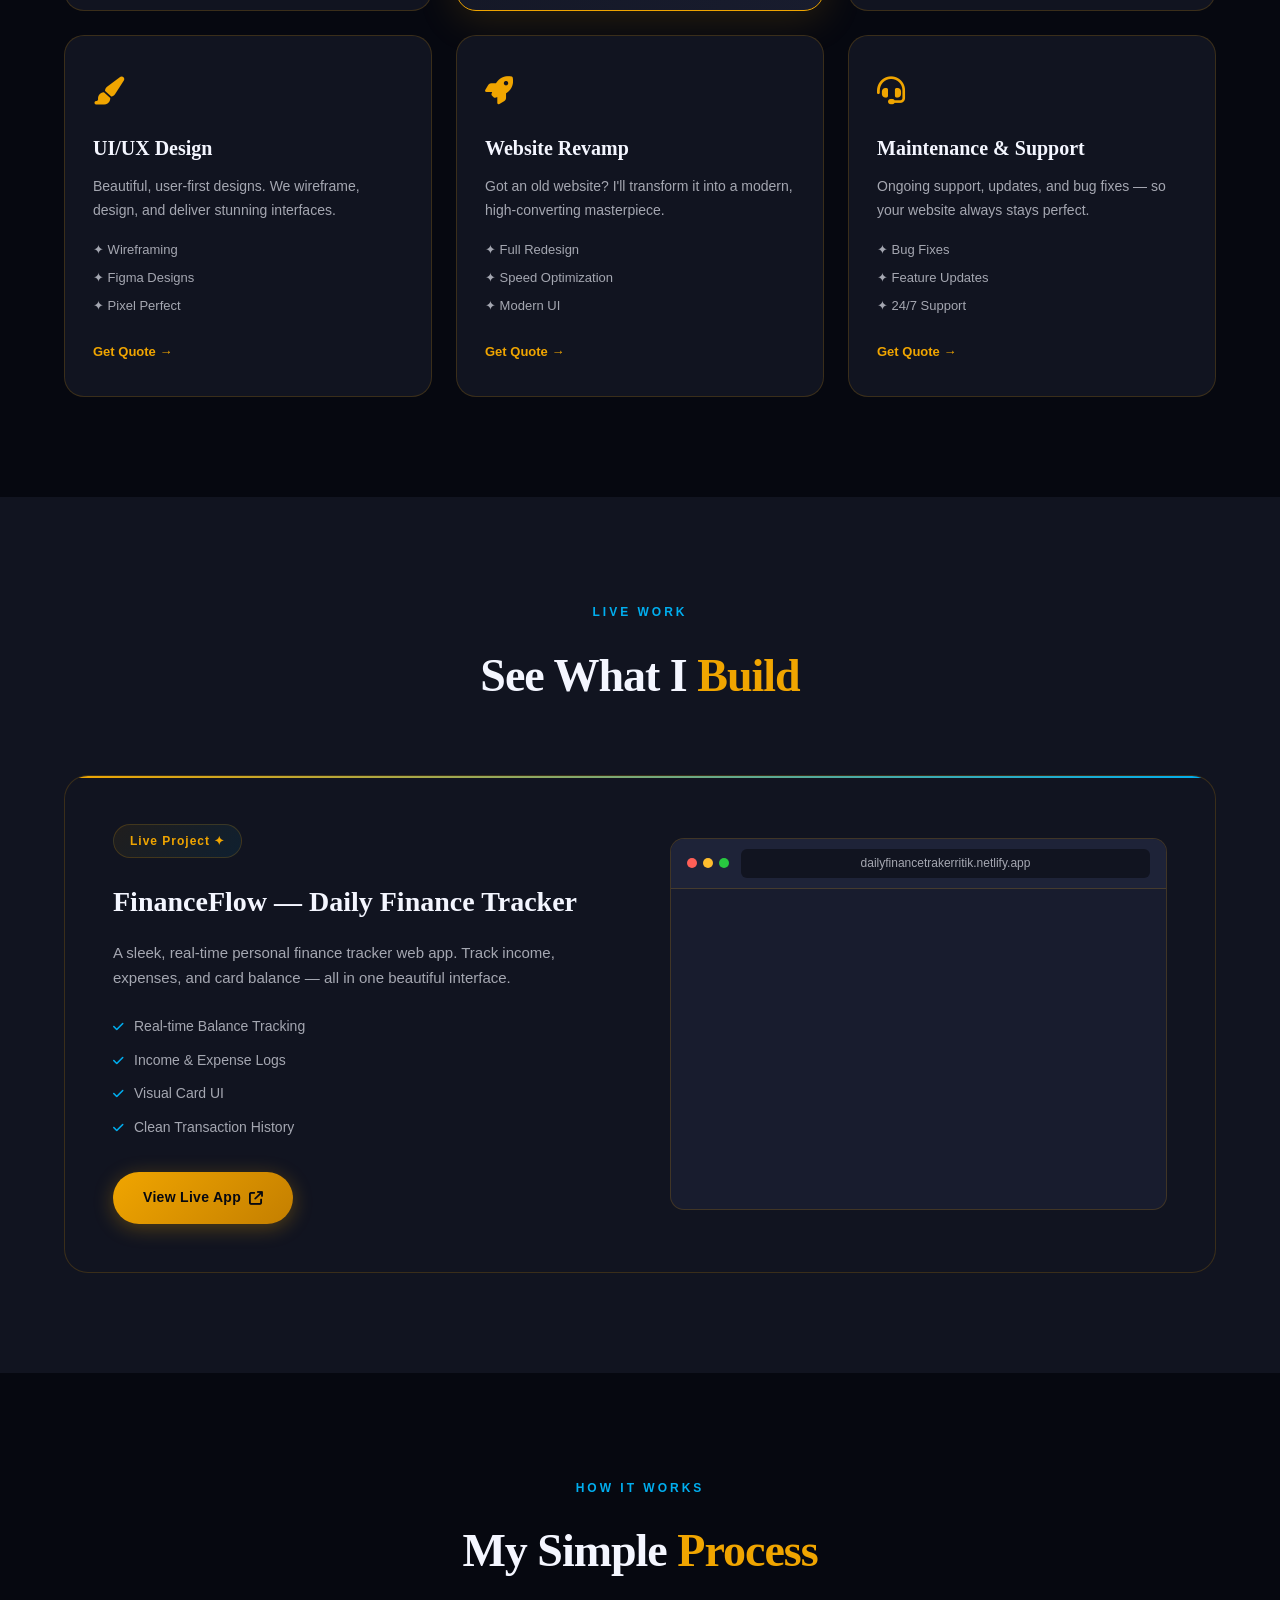
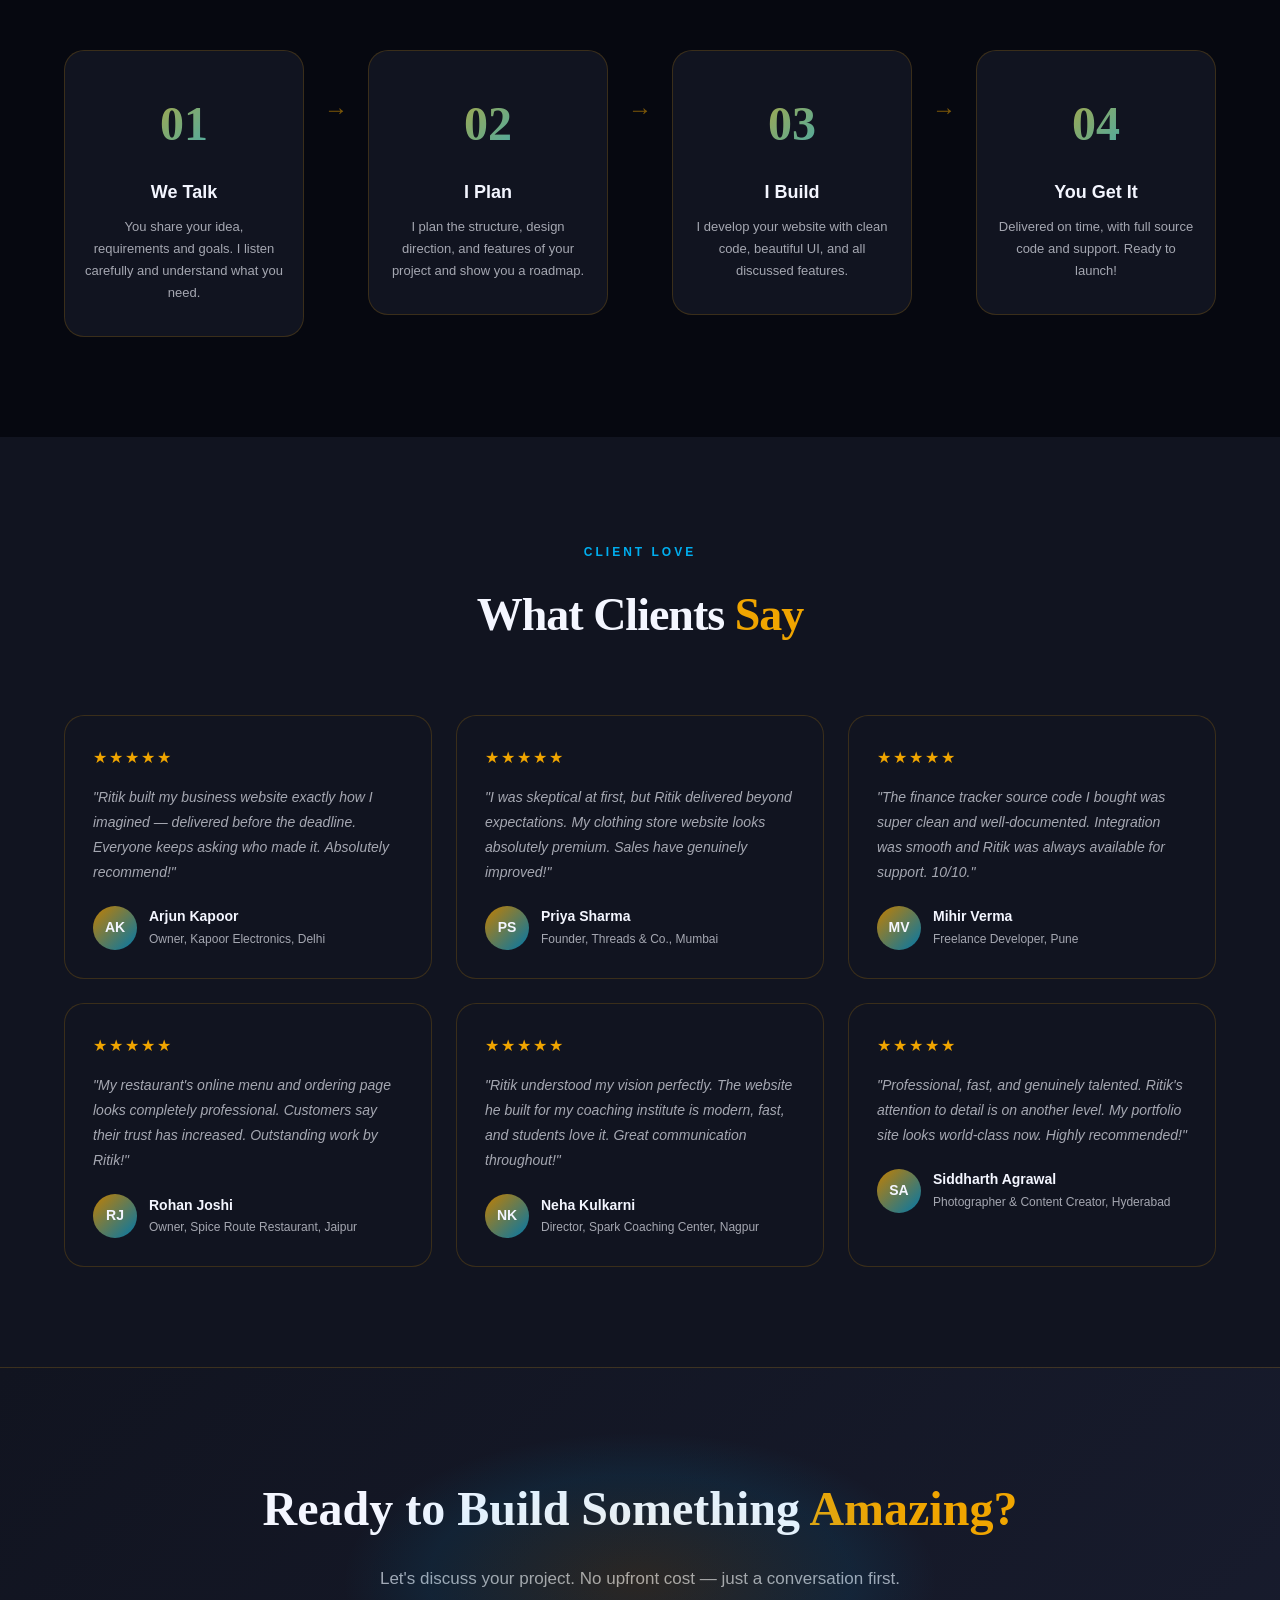
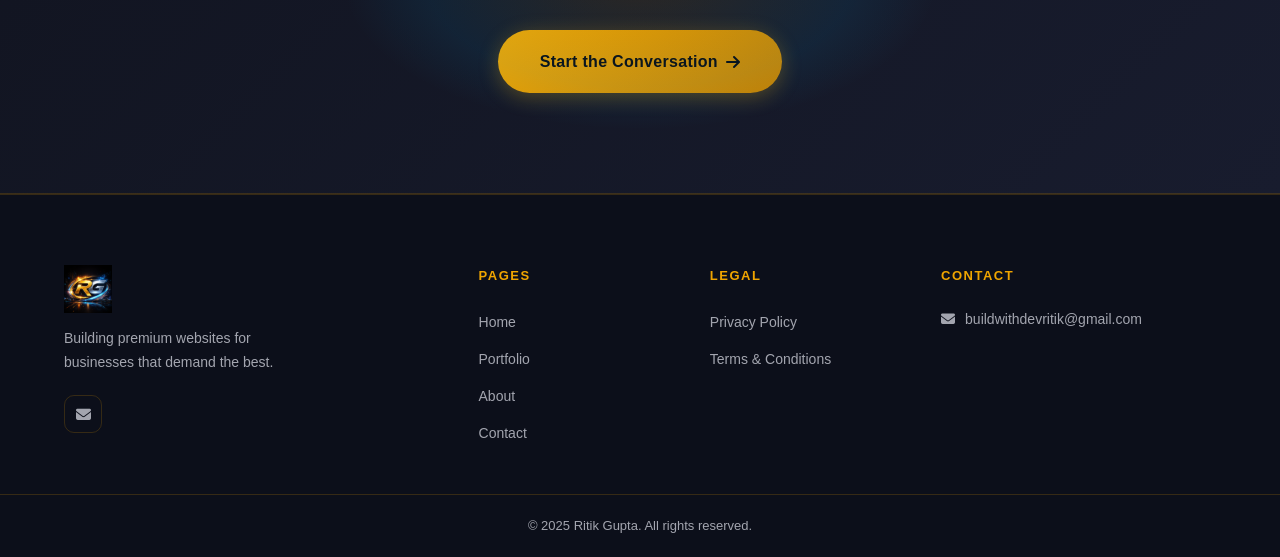
==== commit 6bf8a470: "Add files via upload" ====
--- a/index.html
+++ b/index.html
@@ -1,387 +1,275 @@
 <!DOCTYPE html>
 <html lang="en">
 <head>
-  <meta charset="UTF-8" />
+  <meta charset="UTF-8"/>
   <meta name="viewport" content="width=device-width, initial-scale=1.0"/>
   <title>Ritik Gupta | Web Developer</title>
-  <link rel="stylesheet" href="style.css" />
-  <link rel="stylesheet" href="animations.css" />
+  <link rel="stylesheet" href="style.css"/>
   <link href="https://fonts.googleapis.com/css2?family=Playfair+Display:wght@400;600;700;900&family=DM+Sans:wght@300;400;500;600&display=swap" rel="stylesheet"/>
   <link rel="stylesheet" href="https://cdnjs.cloudflare.com/ajax/libs/font-awesome/6.5.0/css/all.min.css"/>
 </head>
 <body>
 
-  <!-- Custom Cursor -->
-  <div class="cursor-dot"></div>
-  <div class="cursor-outline"></div>
-
-  <!-- Navbar -->
-  <nav class="navbar" id="navbar">
-    <div class="nav-logo">
-      <span class="logo-r">R</span><span class="logo-g">G</span>
-    </div>
-    <ul class="nav-links">
-      <li><a href="index.html" class="active">Home</a></li>
-      <li><a href="portfolio.html">Portfolio</a></li>
-      <li><a href="about.html">About</a></li>
-      <li><a href="contact.html">Contact</a></li>
-    </ul>
-    <a href="contact.html" class="nav-cta">Hire Me</a>
-    <div class="hamburger" id="hamburger">
-      <span></span><span></span><span></span>
-    </div>
-  </nav>
-
-  <!-- Mobile Menu -->
-  <div class="mobile-menu" id="mobileMenu">
-    <ul>
+<div class="cursor-dot"></div>
+<div class="cursor-outline"></div>
+
+<nav class="navbar" id="navbar">
+  <div class="nav-logo">
+    <img src="logo.png" alt="RG Logo"/>
+  </div>
+  <ul class="nav-links">
+    <li><a href="index.html" class="active">Home</a></li>
+    <li><a href="portfolio.html">Portfolio</a></li>
+    <li><a href="about.html">About</a></li>
+    <li><a href="contact.html">Contact</a></li>
+  </ul>
+  <a href="contact.html" class="nav-cta">Hire Me</a>
+  <div class="hamburger" id="hamburger"><span></span><span></span><span></span></div>
+</nav>
+
+<div class="mobile-menu" id="mobileMenu">
+  <ul>
+    <li><a href="index.html">Home</a></li>
+    <li><a href="portfolio.html">Portfolio</a></li>
+    <li><a href="about.html">About</a></li>
+    <li><a href="contact.html">Contact</a></li>
+  </ul>
+</div>
+
+<!-- HERO -->
+<section class="hero">
+  <div class="hero-bg-grid"></div>
+  <div class="floating-orb orb1"></div>
+  <div class="floating-orb orb2"></div>
+  <div class="floating-orb orb3"></div>
+  <div class="hero-content">
+    <p class="hero-tag">✦ Available for new projects</p>
+    <h1 class="hero-title">
+      Crafting <span class="gold-text">Digital</span><br/>
+      Experiences That<br/>
+      <span class="outline-text">Convert</span>
+    </h1>
+    <p class="hero-sub">I'm <strong>Ritik Gupta</strong> — a web developer who builds premium, conversion-focused websites for businesses that demand excellence.</p>
+    <div class="hero-btns">
+      <a href="portfolio.html" class="btn-primary">View My Work</a>
+      <a href="contact.html" class="btn-ghost">Let's Talk <i class="fa-solid fa-arrow-right"></i></a>
+    </div>
+    <div class="hero-stats">
+      <div class="stat"><span class="stat-num">30+</span><span class="stat-label">Projects Done</span></div>
+      <div class="stat-divider"></div>
+      <div class="stat"><span class="stat-num">100%</span><span class="stat-label">Client Satisfaction</span></div>
+      <div class="stat-divider"></div>
+      <div class="stat"><span class="stat-num">3+</span><span class="stat-label">Years Experience</span></div>
+    </div>
+  </div>
+  <div class="hero-visual">
+    <div class="hero-card">
+      <div class="card-glow"></div>
+      <div class="code-window">
+        <div class="code-dots"><span class="dot red"></span><span class="dot yellow"></span><span class="dot green"></span></div>
+        <div class="code-body">
+          <p><span class="c-purple">const</span> <span class="c-blue">developer</span> = {</p>
+          <p>&nbsp;&nbsp;<span class="c-gold">name</span>: <span class="c-green">"Ritik Gupta"</span>,</p>
+          <p>&nbsp;&nbsp;<span class="c-gold">role</span>: <span class="c-green">"Web Developer"</span>,</p>
+          <p>&nbsp;&nbsp;<span class="c-gold">passion</span>: <span class="c-green">"Building Dreams"</span>,</p>
+          <p>&nbsp;&nbsp;<span class="c-gold">quality</span>: <span class="c-green">"Premium ✦"</span>,</p>
+          <p>};</p><br/>
+          <p><span class="c-purple">function</span> <span class="c-blue">buildYourWebsite</span>() {</p>
+          <p>&nbsp;&nbsp;<span class="c-purple">return</span> <span class="c-green">"Let's create magic 🚀"</span>;</p>
+          <p>}</p>
+        </div>
+      </div>
+    </div>
+  </div>
+</section>
+
+<!-- SERVICES -->
+<section class="services section-pad">
+  <div class="container">
+    <div class="section-header">
+      <p class="section-tag">What I Offer</p>
+      <h2 class="section-title">Services Built for <span class="gold-text">Growth</span></h2>
+      <p class="section-sub">Every project is crafted with precision — I discuss your vision first, then build exactly what your business needs.</p>
+    </div>
+    <div class="services-grid">
+      <div class="service-card">
+        <div class="service-icon"><i class="fa-solid fa-globe"></i></div>
+        <h3>Business Websites</h3>
+        <p>Stunning, responsive websites that represent your brand and turn visitors into customers.</p>
+        <ul class="service-list"><li>✦ Custom Design</li><li>✦ Mobile Responsive</li><li>✦ SEO Optimized</li></ul>
+        <a href="contact.html" class="service-link">Get Quote →</a>
+      </div>
+      <div class="service-card featured-card">
+        <div class="featured-badge">Most Popular</div>
+        <div class="service-icon"><i class="fa-solid fa-laptop-code"></i></div>
+        <h3>Web Applications</h3>
+        <p>Functional, interactive web apps — dashboards, finance trackers, tools, and more.</p>
+        <ul class="service-list"><li>✦ Finance Trackers</li><li>✦ Admin Dashboards</li><li>✦ Custom Tools</li></ul>
+        <a href="contact.html" class="service-link">Get Quote →</a>
+      </div>
+      <div class="service-card">
+        <div class="service-icon"><i class="fa-solid fa-code"></i></div>
+        <h3>Source Code Sales</h3>
+        <p>Buy clean, fully-documented source code of premium web apps ready to deploy.</p>
+        <ul class="service-list"><li>✦ Clean Code</li><li>✦ Full Documentation</li><li>✦ After-Sale Support</li></ul>
+        <a href="contact.html" class="service-link">Get Quote →</a>
+      </div>
+      <div class="service-card">
+        <div class="service-icon"><i class="fa-solid fa-paintbrush"></i></div>
+        <h3>UI/UX Design</h3>
+        <p>Beautiful, user-first designs. We wireframe, design, and deliver stunning interfaces.</p>
+        <ul class="service-list"><li>✦ Wireframing</li><li>✦ Figma Designs</li><li>✦ Pixel Perfect</li></ul>
+        <a href="contact.html" class="service-link">Get Quote →</a>
+      </div>
+      <div class="service-card">
+        <div class="service-icon"><i class="fa-solid fa-rocket"></i></div>
+        <h3>Website Revamp</h3>
+        <p>Got an old website? I'll transform it into a modern, high-converting masterpiece.</p>
+        <ul class="service-list"><li>✦ Full Redesign</li><li>✦ Speed Optimization</li><li>✦ Modern UI</li></ul>
+        <a href="contact.html" class="service-link">Get Quote →</a>
+      </div>
+      <div class="service-card">
+        <div class="service-icon"><i class="fa-solid fa-headset"></i></div>
+        <h3>Maintenance & Support</h3>
+        <p>Ongoing support, updates, and bug fixes — so your website always stays perfect.</p>
+        <ul class="service-list"><li>✦ Bug Fixes</li><li>✦ Feature Updates</li><li>✦ 24/7 Support</li></ul>
+        <a href="contact.html" class="service-link">Get Quote →</a>
+      </div>
+    </div>
+  </div>
+</section>
+
+<!-- DEMO -->
+<section class="demo-section section-pad" style="background:var(--dark2);">
+  <div class="container">
+    <div class="section-header">
+      <p class="section-tag">Live Work</p>
+      <h2 class="section-title">See What I <span class="gold-text">Build</span></h2>
+    </div>
+    <div class="demo-showcase">
+      <div class="demo-info">
+        <div class="demo-badge">Live Project ✦</div>
+        <h3>FinanceFlow — Daily Finance Tracker</h3>
+        <p>A sleek, real-time personal finance tracker web app. Track income, expenses, and card balance — all in one beautiful interface.</p>
+        <ul class="demo-features">
+          <li><i class="fa-solid fa-check"></i> Real-time Balance Tracking</li>
+          <li><i class="fa-solid fa-check"></i> Income & Expense Logs</li>
+          <li><i class="fa-solid fa-check"></i> Visual Card UI</li>
+          <li><i class="fa-solid fa-check"></i> Clean Transaction History</li>
+        </ul>
+        <a href="https://dailyfinancetrakerritik.netlify.app/" target="_blank" class="btn-primary">View Live App <i class="fa-solid fa-arrow-up-right-from-square"></i></a>
+      </div>
+      <div class="demo-preview">
+        <div class="browser-frame">
+          <div class="browser-bar">
+            <div class="browser-dots"><span></span><span></span><span></span></div>
+            <div class="browser-url">dailyfinancetrakerritik.netlify.app</div>
+          </div>
+          <iframe src="https://dailyfinancetrakerritik.netlify.app/" title="Finance Tracker Demo" loading="lazy"></iframe>
+        </div>
+      </div>
+    </div>
+  </div>
+</section>
+
+<!-- PROCESS -->
+<section class="process section-pad">
+  <div class="container">
+    <div class="section-header">
+      <p class="section-tag">How It Works</p>
+      <h2 class="section-title">My Simple <span class="gold-text">Process</span></h2>
+    </div>
+    <div class="process-steps">
+      <div class="process-step"><div class="step-num">01</div><h3>We Talk</h3><p>You share your idea, requirements and goals. I listen carefully and understand what you need.</p></div>
+      <div class="process-arrow">→</div>
+      <div class="process-step"><div class="step-num">02</div><h3>I Plan</h3><p>I plan the structure, design direction, and features of your project and show you a roadmap.</p></div>
+      <div class="process-arrow">→</div>
+      <div class="process-step"><div class="step-num">03</div><h3>I Build</h3><p>I develop your website with clean code, beautiful UI, and all discussed features.</p></div>
+      <div class="process-arrow">→</div>
+      <div class="process-step"><div class="step-num">04</div><h3>You Get It</h3><p>Delivered on time, with full source code and support. Ready to launch!</p></div>
+    </div>
+  </div>
+</section>
+
+<!-- REVIEWS -->
+<section class="reviews section-pad" style="background:var(--dark2);">
+  <div class="container">
+    <div class="section-header">
+      <p class="section-tag">Client Love</p>
+      <h2 class="section-title">What Clients <span class="gold-text">Say</span></h2>
+    </div>
+    <div class="reviews-grid">
+      <div class="review-card">
+        <div class="stars">★★★★★</div>
+        <p class="review-text">"Ritik built my business website exactly how I imagined — delivered before the deadline. Everyone keeps asking who made it. Absolutely recommend!"</p>
+        <div class="reviewer"><div class="reviewer-avatar">AK</div><div><p class="reviewer-name">Arjun Kapoor</p><p class="reviewer-role">Owner, Kapoor Electronics, Delhi</p></div></div>
+      </div>
+      <div class="review-card">
+        <div class="stars">★★★★★</div>
+        <p class="review-text">"I was skeptical at first, but Ritik delivered beyond expectations. My clothing store website looks absolutely premium. Sales have genuinely improved!"</p>
+        <div class="reviewer"><div class="reviewer-avatar">PS</div><div><p class="reviewer-name">Priya Sharma</p><p class="reviewer-role">Founder, Threads & Co., Mumbai</p></div></div>
+      </div>
+      <div class="review-card">
+        <div class="stars">★★★★★</div>
+        <p class="review-text">"The finance tracker source code I bought was super clean and well-documented. Integration was smooth and Ritik was always available for support. 10/10."</p>
+        <div class="reviewer"><div class="reviewer-avatar">MV</div><div><p class="reviewer-name">Mihir Verma</p><p class="reviewer-role">Freelance Developer, Pune</p></div></div>
+      </div>
+      <div class="review-card">
+        <div class="stars">★★★★★</div>
+        <p class="review-text">"My restaurant's online menu and ordering page looks completely professional. Customers say their trust has increased. Outstanding work by Ritik!"</p>
+        <div class="reviewer"><div class="reviewer-avatar">RJ</div><div><p class="reviewer-name">Rohan Joshi</p><p class="reviewer-role">Owner, Spice Route Restaurant, Jaipur</p></div></div>
+      </div>
+      <div class="review-card">
+        <div class="stars">★★★★★</div>
+        <p class="review-text">"Ritik understood my vision perfectly. The website he built for my coaching institute is modern, fast, and students love it. Great communication throughout!"</p>
+        <div class="reviewer"><div class="reviewer-avatar">NK</div><div><p class="reviewer-name">Neha Kulkarni</p><p class="reviewer-role">Director, Spark Coaching Center, Nagpur</p></div></div>
+      </div>
+      <div class="review-card">
+        <div class="stars">★★★★★</div>
+        <p class="review-text">"Professional, fast, and genuinely talented. Ritik's attention to detail is on another level. My portfolio site looks world-class now. Highly recommended!"</p>
+        <div class="reviewer"><div class="reviewer-avatar">SA</div><div><p class="reviewer-name">Siddharth Agrawal</p><p class="reviewer-role">Photographer & Content Creator, Hyderabad</p></div></div>
+      </div>
+    </div>
+  </div>
+</section>
+
+<!-- CTA -->
+<section class="cta-section">
+  <div class="cta-glow"></div>
+  <div class="container cta-inner">
+    <h2>Ready to Build Something <span class="gold-text">Amazing?</span></h2>
+    <p>Let's discuss your project. No upfront cost — just a conversation first.</p>
+    <a href="contact.html" class="btn-primary large">Start the Conversation <i class="fa-solid fa-arrow-right"></i></a>
+  </div>
+</section>
+
+<!-- FOOTER -->
+<footer class="footer">
+  <div class="container footer-inner">
+    <div class="footer-brand">
+      <img src="logo.png" alt="RG Logo" style="height:48px;"/>
+      <p>Building premium websites for businesses that demand the best.</p>
+      <div class="footer-socials">
+        <a href="mailto:buildwithdevritik@gmail.com"><i class="fa-solid fa-envelope"></i></a>
+      </div>
+    </div>
+    <div class="footer-links"><h4>Pages</h4><ul>
       <li><a href="index.html">Home</a></li>
       <li><a href="portfolio.html">Portfolio</a></li>
       <li><a href="about.html">About</a></li>
       <li><a href="contact.html">Contact</a></li>
-    </ul>
-  </div>
-
-  <!-- Hero Section -->
-  <section class="hero">
-    <div class="hero-bg-grid"></div>
-    <div class="floating-orb orb1"></div>
-    <div class="floating-orb orb2"></div>
-    <div class="floating-orb orb3"></div>
-    <div class="hero-content">
-      <p class="hero-tag reveal">✦ Available for new projects</p>
-      <h1 class="hero-title reveal">
-        Crafting <span class="gold-text">Digital</span><br/>
-        Experiences That<br/>
-        <span class="outline-text">Convert</span>
-      </h1>
-      <p class="hero-sub reveal">I'm <strong>Ritik Gupta</strong> — a web developer who builds premium, conversion-focused websites for businesses that demand excellence.</p>
-      <div class="hero-btns reveal">
-        <a href="portfolio.html" class="btn-primary">View My Work</a>
-        <a href="contact.html" class="btn-ghost">Let's Talk <i class="fa-solid fa-arrow-right"></i></a>
-      </div>
-      <div class="hero-stats reveal">
-        <div class="stat">
-          <span class="stat-num">30+</span>
-          <span class="stat-label">Projects Done</span>
-        </div>
-        <div class="stat-divider"></div>
-        <div class="stat">
-          <span class="stat-num">100%</span>
-          <span class="stat-label">Client Satisfaction</span>
-        </div>
-        <div class="stat-divider"></div>
-        <div class="stat">
-          <span class="stat-num">3+</span>
-          <span class="stat-label">Years Experience</span>
-        </div>
-      </div>
-    </div>
-    <div class="hero-visual reveal">
-      <div class="hero-card">
-        <div class="card-glow"></div>
-        <div class="code-window">
-          <div class="code-dots">
-            <span class="dot red"></span>
-            <span class="dot yellow"></span>
-            <span class="dot green"></span>
-          </div>
-          <div class="code-body">
-            <p><span class="c-purple">const</span> <span class="c-blue">developer</span> = {</p>
-            <p>&nbsp;&nbsp;<span class="c-gold">name</span>: <span class="c-green">"Ritik Gupta"</span>,</p>
-            <p>&nbsp;&nbsp;<span class="c-gold">role</span>: <span class="c-green">"Web Developer"</span>,</p>
-            <p>&nbsp;&nbsp;<span class="c-gold">passion</span>: <span class="c-green">"Building Dreams"</span>,</p>
-            <p>&nbsp;&nbsp;<span class="c-gold">quality</span>: <span class="c-green">"Premium ✦"</span>,</p>
-            <p>};</p>
-            <br/>
-            <p><span class="c-purple">function</span> <span class="c-blue">buildYourWebsite</span>() {</p>
-            <p>&nbsp;&nbsp;<span class="c-purple">return</span> <span class="c-green">"Let's create magic 🚀"</span>;</p>
-            <p>}</p>
-          </div>
-        </div>
-      </div>
-    </div>
-  </section>
-
-  <!-- Services Section -->
-  <section class="services section-pad">
-    <div class="container">
-      <div class="section-header">
-        <p class="section-tag">What I Offer</p>
-        <h2 class="section-title">Services Built for <span class="gold-text">Growth</span></h2>
-        <p class="section-sub">Every project is crafted with precision — I discuss your vision first, then build exactly what your business needs.</p>
-      </div>
-      <div class="services-grid">
-
-        <div class="service-card scroll-reveal">
-          <div class="service-icon"><i class="fa-solid fa-globe"></i></div>
-          <h3>Business Websites</h3>
-          <p>Stunning, responsive websites that represent your brand perfectly and turn visitors into customers.</p>
-          <ul class="service-list">
-            <li>✦ Custom Design</li>
-            <li>✦ Mobile Responsive</li>
-            <li>✦ SEO Optimized</li>
-          </ul>
-          <a href="contact.html" class="service-link">Get Quote →</a>
-        </div>
-
-        <div class="service-card scroll-reveal featured-card">
-          <div class="featured-badge">Most Popular</div>
-          <div class="service-icon"><i class="fa-solid fa-laptop-code"></i></div>
-          <h3>Web Applications</h3>
-          <p>Functional, interactive web apps with real features — dashboards, trackers, tools, and more.</p>
-          <ul class="service-list">
-            <li>✦ Finance Trackers</li>
-            <li>✦ Admin Dashboards</li>
-            <li>✦ Custom Tools</li>
-          </ul>
-          <a href="contact.html" class="service-link">Get Quote →</a>
-        </div>
-
-        <div class="service-card scroll-reveal">
-          <div class="service-icon"><i class="fa-solid fa-code"></i></div>
-          <h3>Source Code Sales</h3>
-          <p>Buy fully-commented, clean source code of premium web apps ready to deploy or customize.</p>
-          <ul class="service-list">
-            <li>✦ Clean Code</li>
-            <li>✦ Full Documentation</li>
-            <li>✦ After-Sale Support</li>
-          </ul>
-          <a href="contact.html" class="service-link">Get Quote →</a>
-        </div>
-
-        <div class="service-card scroll-reveal">
-          <div class="service-icon"><i class="fa-solid fa-paintbrush"></i></div>
-          <h3>UI/UX Design</h3>
-          <p>Beautiful, user-first designs that feel premium. We wireframe, design, and deliver stunning interfaces.</p>
-          <ul class="service-list">
-            <li>✦ Wireframing</li>
-            <li>✦ Figma Designs</li>
-            <li>✦ Pixel Perfect</li>
-          </ul>
-          <a href="contact.html" class="service-link">Get Quote →</a>
-        </div>
-
-        <div class="service-card scroll-reveal">
-          <div class="service-icon"><i class="fa-solid fa-rocket"></i></div>
-          <h3>Website Revamp</h3>
-          <p>Got an old or ugly website? I'll transform it into a modern, high-converting masterpiece.</p>
-          <ul class="service-list">
-            <li>✦ Full Redesign</li>
-            <li>✦ Speed Optimization</li>
-            <li>✦ Modern UI</li>
-          </ul>
-          <a href="contact.html" class="service-link">Get Quote →</a>
-        </div>
-
-        <div class="service-card scroll-reveal">
-          <div class="service-icon"><i class="fa-solid fa-headset"></i></div>
-          <h3>Maintenance & Support</h3>
-          <p>Ongoing support, updates, bug fixes, and improvements — so your website always stays perfect.</p>
-          <ul class="service-list">
-            <li>✦ Bug Fixes</li>
-            <li>✦ Feature Updates</li>
-            <li>✦ 24/7 Support</li>
-          </ul>
-          <a href="contact.html" class="service-link">Get Quote →</a>
-        </div>
-
-      </div>
-    </div>
-  </section>
-
-  <!-- Demo Projects -->
-  <section class="demo-section section-pad">
-    <div class="container">
-      <div class="section-header">
-        <p class="section-tag">Live Work</p>
-        <h2 class="section-title">See What I <span class="gold-text">Build</span></h2>
-      </div>
-      <div class="demo-showcase scroll-reveal">
-        <div class="demo-info">
-          <div class="demo-badge">Live Project ✦</div>
-          <h3>FinanceFlow — Daily Finance Tracker</h3>
-          <p>A sleek, real-time personal finance tracker web app. Track income, expenses, card balance, and transaction history — all in one beautiful interface.</p>
-          <ul class="demo-features">
-            <li><i class="fa-solid fa-check"></i> Real-time Balance Tracking</li>
-            <li><i class="fa-solid fa-check"></i> Income & Expense Logs</li>
-            <li><i class="fa-solid fa-check"></i> Visual Card UI</li>
-            <li><i class="fa-solid fa-check"></i> Clean Transaction History</li>
-          </ul>
-          <a href="https://dailyfinancetrakerritik.netlify.app/" target="_blank" class="btn-primary">View Live App <i class="fa-solid fa-arrow-up-right-from-square"></i></a>
-        </div>
-        <div class="demo-preview">
-          <div class="browser-frame">
-            <div class="browser-bar">
-              <div class="browser-dots">
-                <span></span><span></span><span></span>
-              </div>
-              <div class="browser-url">dailyfinancetrakerritik.netlify.app</div>
-            </div>
-            <iframe src="https://dailyfinancetrakerritik.netlify.app/" title="Finance Tracker Demo" loading="lazy"></iframe>
-          </div>
-        </div>
-      </div>
-    </div>
-  </section>
-
-  <!-- Process -->
-  <section class="process section-pad">
-    <div class="container">
-      <div class="section-header">
-        <p class="section-tag">How It Works</p>
-        <h2 class="section-title">My Simple <span class="gold-text">Process</span></h2>
-      </div>
-      <div class="process-steps">
-        <div class="process-step scroll-reveal">
-          <div class="step-num">01</div>
-          <h3>We Talk</h3>
-          <p>You share your idea, requirements and goals. I listen carefully and understand what you need.</p>
-        </div>
-        <div class="process-arrow">→</div>
-        <div class="process-step scroll-reveal">
-          <div class="step-num">02</div>
-          <h3>I Plan</h3>
-          <p>I plan the structure, design direction, and features of your project and show you a roadmap.</p>
-        </div>
-        <div class="process-arrow">→</div>
-        <div class="process-step scroll-reveal">
-          <div class="step-num">03</div>
-          <h3>I Build</h3>
-          <p>I develop your website with clean code, beautiful UI, and all discussed features.</p>
-        </div>
-        <div class="process-arrow">→</div>
-        <div class="process-step scroll-reveal">
-          <div class="step-num">04</div>
-          <h3>You Get It</h3>
-          <p>Delivered to you on time, with full source code and support. You're ready to launch!</p>
-        </div>
-      </div>
-    </div>
-  </section>
-
-  <!-- Reviews -->
-  <section class="reviews section-pad">
-    <div class="container">
-      <div class="section-header">
-        <p class="section-tag">Client Love</p>
-        <h2 class="section-title">What Clients <span class="gold-text">Say</span></h2>
-      </div>
-      <div class="reviews-grid">
-
-        <div class="review-card scroll-reveal">
-          <div class="stars">★★★★★</div>
-          <p class="review-text">"Ritik ne mera business website itna sundar banaya ki sab dost puchh rahe hain kisne banaya. Bilkul jo socha tha, wahi mila — aur deadline se pehle. Highly recommend!"</p>
-          <div class="reviewer">
-            <div class="reviewer-avatar">AK</div>
-            <div>
-              <p class="reviewer-name">Arjun Kapoor</p>
-              <p class="reviewer-role">Owner, Kapoor Electronics, Delhi</p>
-            </div>
-          </div>
-        </div>
-
-        <div class="review-card scroll-reveal">
-          <div class="stars">★★★★★</div>
-          <p class="review-text">"I was skeptical at first, but Ritik delivered beyond expectations. My clothing store website looks absolutely premium now. Sales have genuinely improved since we went live!"</p>
-          <div class="reviewer">
-            <div class="reviewer-avatar">PS</div>
-            <div>
-              <p class="reviewer-name">Priya Sharma</p>
-              <p class="reviewer-role">Founder, Threads & Co., Mumbai</p>
-            </div>
-          </div>
-        </div>
-
-        <div class="review-card scroll-reveal">
-          <div class="stars">★★★★★</div>
-          <p class="review-text">"The finance tracker source code I bought from Ritik was super clean and well-documented. Integration was smooth and he was always available via email for support. 10/10."</p>
-          <div class="reviewer">
-            <div class="reviewer-avatar">MV</div>
-            <div>
-              <p class="reviewer-name">Mihir Verma</p>
-              <p class="reviewer-role">Freelance Developer, Pune</p>
-            </div>
-          </div>
-        </div>
-
-        <div class="review-card scroll-reveal">
-          <div class="stars">★★★★★</div>
-          <p class="review-text">"Mere restaurant ka online menu aur ordering page bilkul ek dum professional lag raha hai. Customers bol rahe hain trust badha hai. Bahut badiya kaam kiya Ritik bhai ne!"</p>
-          <div class="reviewer">
-            <div class="reviewer-avatar">RJ</div>
-            <div>
-              <p class="reviewer-name">Rohan Joshi</p>
-              <p class="reviewer-role">Owner, Spice Route Restaurant, Jaipur</p>
-            </div>
-          </div>
-        </div>
-
-        <div class="review-card scroll-reveal">
-          <div class="stars">★★★★★</div>
-          <p class="review-text">"Ritik understood my vision perfectly without me explaining too much. The website he built for my coaching institute is modern, fast, and students love it. Great communication throughout!"</p>
-          <div class="reviewer">
-            <div class="reviewer-avatar">NK</div>
-            <div>
-              <p class="reviewer-name">Neha Kulkarni</p>
-              <p class="reviewer-role">Director, Spark Coaching Center, Nagpur</p>
-            </div>
-          </div>
-        </div>
-
-        <div class="review-card scroll-reveal">
-          <div class="stars">★★★★★</div>
-          <p class="review-text">"Professional, fast, and genuinely talented. I've worked with other developers before but Ritik's attention to detail is on another level. My portfolio site looks world-class now."</p>
-          <div class="reviewer">
-            <div class="reviewer-avatar">SA</div>
-            <div>
-              <p class="reviewer-name">Siddharth Agrawal</p>
-              <p class="reviewer-role">Photographer & Content Creator, Hyderabad</p>
-            </div>
-          </div>
-        </div>
-
-      </div>
-    </div>
-  </section>
-
-  <!-- CTA -->
-  <section class="cta-section scroll-reveal">
-    <div class="cta-glow"></div>
-    <div class="container cta-inner">
-      <h2>Ready to Build Something <span class="gold-text">Amazing?</span></h2>
-      <p>Let's discuss your project. No upfront cost — just a conversation first.</p>
-      <a href="contact.html" class="btn-primary large">Start the Conversation <i class="fa-solid fa-arrow-right"></i></a>
-    </div>
-  </section>
-
-  <!-- Footer -->
-  <footer class="footer">
-    <div class="container footer-inner">
-      <div class="footer-brand">
-        <div class="nav-logo"><span class="logo-r">R</span><span class="logo-g">G</span></div>
-        <p>Building premium websites for businesses that demand the best.</p>
-        <div class="footer-socials">
-          <a href="/cdn-cgi/l/email-protection#d7b5a2bebbb3a0bea3bfb3b2a1a5bea3bebc97b0bab6bebbf9b4b8ba"><i class="fa-solid fa-envelope"></i></a>
-        </div>
-      </div>
-      <div class="footer-links">
-        <h4>Pages</h4>
-        <ul>
-          <li><a href="index.html">Home</a></li>
-          <li><a href="portfolio.html">Portfolio</a></li>
-          <li><a href="about.html">About</a></li>
-          <li><a href="contact.html">Contact</a></li>
-        </ul>
-      </div>
-      <div class="footer-links">
-        <h4>Legal</h4>
-        <ul>
-          <li><a href="privacy.html">Privacy Policy</a></li>
-          <li><a href="terms.html">Terms & Conditions</a></li>
-        </ul>
-      </div>
-      <div class="footer-contact">
-        <h4>Contact</h4>
-        <p><i class="fa-solid fa-envelope"></i> <a href="/cdn-cgi/l/email-protection" class="__cf_email__" data-cfemail="ed8f988481899a84998589889b9f84998486ad8a808c8481c38e8280">[email&#160;protected]</a></p>
-      </+    </ul></div>
+    <div class="footer-links"><h4>Legal</h4><ul>
+      <li><a href="privacy.html">Privacy Policy</a></li>
+      <li><a href="terms.html">Terms & Conditions</a></li>
+    </ul></div>
+    <div class="footer-contact"><h4>Contact</h4>
+      <p><i class="fa-solid fa-envelope"></i> <a href="mailto:buildwithdevritik@gmail.com">buildwithdevritik@gmail.com</a></p>
+    </div>
+  </div>
+  <div class="footer-bottom"><div class="container"><p>© 2025 Ritik Gupta. All rights reserved.</p></div></div>
+</footer>
+
+<script src="main.js"></script>
+</body>
+</html>
--- a/style.css
+++ b/style.css
@@ -1,28 +1,32 @@
 /* ===== ROOT VARIABLES ===== */
 :root {
-  --gold: #C9A84C;
-  --gold-light: #E8C97A;
-  --gold-dark: #9A7A2E;
-  --black: #080808;
-  --dark: #0E0E0E;
-  --dark2: #141414;
-  --dark3: #1C1C1C;
-  --dark4: #242424;
-  --white: #FAFAFA;
-  --white-dim: rgba(250,250,250,0.7);
-  --white-faint: rgba(250,250,250,0.1);
-  --gold-glow: rgba(201,168,76,0.3);
-  --gold-faint: rgba(201,168,76,0.08);
-  --border: rgba(201,168,76,0.2);
+  --gold: #F0A500;
+  --gold-light: #FFD166;
+  --gold-dark: #C47F00;
+  --blue: #00AEEF;
+  --blue-dark: #0077AA;
+  --blue-glow: rgba(0,174,239,0.25);
+  --black: #060810;
+  --dark: #0C0F1A;
+  --dark2: #111420;
+  --dark3: #181C2E;
+  --dark4: #1E2338;
+  --white: #F4F6FF;
+  --white-dim: rgba(244,246,255,0.65);
+  --white-faint: rgba(244,246,255,0.08);
+  --gold-glow: rgba(240,165,0,0.3);
+  --gold-faint: rgba(240,165,0,0.07);
+  --border: rgba(240,165,0,0.18);
+  --border-blue: rgba(0,174,239,0.2);
   --font-display: 'Playfair Display', serif;
   --font-body: 'DM Sans', sans-serif;
   --transition: all 0.35s cubic-bezier(0.4, 0, 0.2, 1);
+  --radius: 16px;
+  --shadow: 0 8px 40px rgba(0,0,0,0.4);
 }
 
 *, *::before, *::after { box-sizing: border-box; margin: 0; padding: 0; }
-
 html { scroll-behavior: smooth; }
-
 body {
   background: var(--black);
   color: var(--white);
@@ -31,7 +35,6 @@
   line-height: 1.7;
   overflow-x: hidden;
 }
-
 a { text-decoration: none; color: inherit; }
 ul { list-style: none; }
 img { max-width: 100%; display: block; }
@@ -45,97 +48,72 @@
   background: var(--gold);
   border-radius: 50%;
   position: fixed; top: 0; left: 0;
-  pointer-events: none;
-  z-index: 9999;
+  pointer-events: none; z-index: 9999;
   transform: translate(-50%, -50%);
   transition: transform 0.05s;
 }
 .cursor-outline {
   width: 36px; height: 36px;
-  border: 1.5px solid var(--gold);
+  border: 1.5px solid var(--blue);
   border-radius: 50%;
   position: fixed; top: 0; left: 0;
-  pointer-events: none;
-  z-index: 9998;
+  pointer-events: none; z-index: 9998;
   transform: translate(-50%, -50%);
-  transition: transform 0.12s ease, width 0.2s, height 0.2s, border-color 0.2s;
-  opacity: 0.6;
+  transition: transform 0.12s ease, width 0.2s, height 0.2s;
+  opacity: 0.7;
 }
 
 /* ===== NAVBAR ===== */
 .navbar {
   position: fixed; top: 0; left: 0; right: 0;
   z-index: 1000;
-  padding: 20px 48px;
-  display: flex;
-  align-items: center;
-  justify-content: space-between;
+  padding: 16px 48px;
+  display: flex; align-items: center; justify-content: space-between;
   transition: var(--transition);
 }
 .navbar.scrolled {
-  background: rgba(8,8,8,0.95);
+  background: rgba(6,8,16,0.96);
   backdrop-filter: blur(20px);
   border-bottom: 1px solid var(--border);
-  padding: 14px 48px;
-}
-.nav-logo {
-  font-family: var(--font-display);
-  font-size: 28px;
-  font-weight: 700;
-  letter-spacing: -1px;
-}
-.logo-r { color: var(--white); }
-.logo-g { color: var(--gold); }
-
-.nav-links {
-  display: flex;
-  gap: 36px;
-}
+  padding: 12px 48px;
+}
+.nav-logo img {
+  height: 44px;
+  width: auto;
+  object-fit: contain;
+}
+.nav-links { display: flex; gap: 36px; }
 .nav-links a {
-  font-size: 14px;
-  font-weight: 500;
-  letter-spacing: 0.5px;
-  color: var(--white-dim);
-  transition: var(--transition);
-  position: relative;
+  font-size: 14px; font-weight: 500; letter-spacing: 0.5px;
+  color: var(--white-dim); transition: var(--transition); position: relative;
 }
 .nav-links a::after {
-  content: '';
-  position: absolute;
-  bottom: -4px; left: 0;
-  width: 0; height: 1px;
-  background: var(--gold);
+  content: ''; position: absolute; bottom: -4px; left: 0;
+  width: 0; height: 1.5px;
+  background: linear-gradient(90deg, var(--gold), var(--blue));
   transition: width 0.3s ease;
 }
-.nav-links a:hover, .nav-links a.active {
-  color: var(--gold);
-}
+.nav-links a:hover, .nav-links a.active { color: var(--gold); }
 .nav-links a:hover::after, .nav-links a.active::after { width: 100%; }
 
 .nav-cta {
-  background: var(--gold);
+  background: linear-gradient(135deg, var(--gold), var(--gold-dark));
   color: var(--black);
-  font-size: 13px;
-  font-weight: 600;
-  padding: 10px 24px;
-  border-radius: 40px;
-  letter-spacing: 0.5px;
-  transition: var(--transition);
-}
-.nav-cta:hover { background: var(--gold-light); transform: translateY(-2px); }
+  font-size: 13px; font-weight: 700;
+  padding: 10px 26px; border-radius: 40px;
+  letter-spacing: 0.5px; transition: var(--transition);
+  box-shadow: 0 4px 20px var(--gold-glow);
+}
+.nav-cta:hover { transform: translateY(-2px); box-shadow: 0 8px 30px var(--gold-glow); }
 
 .hamburger { display: none; flex-direction: column; gap: 5px; cursor: pointer; }
 .hamburger span { display: block; width: 24px; height: 2px; background: var(--white); border-radius: 2px; transition: var(--transition); }
 
 .mobile-menu {
-  display: none;
-  position: fixed;
+  display: none; position: fixed;
   top: 0; left: 0; right: 0; bottom: 0;
-  background: var(--dark);
-  z-index: 900;
-  justify-content: center;
-  align-items: center;
-  flex-direction: column;
+  background: var(--dark); z-index: 900;
+  justify-content: center; align-items: center; flex-direction: column;
 }
 .mobile-menu.active { display: flex; }
 .mobile-menu ul { display: flex; flex-direction: column; gap: 32px; text-align: center; }
@@ -145,540 +123,300 @@
 /* ===== HERO ===== */
 .hero {
   min-height: 100vh;
-  display: flex;
-  align-items: center;
-  justify-content: center;
+  display: flex; align-items: center; justify-content: center;
   padding: 120px 48px 80px;
-  position: relative;
-  overflow: hidden;
-  gap: 60px;
-}
-
+  position: relative; overflow: hidden; gap: 60px;
+}
 .hero-bg-grid {
   position: absolute; inset: 0;
-  background-image: 
-    linear-gradient(rgba(201,168,76,0.04) 1px, transparent 1px),
-    linear-gradient(90deg, rgba(201,168,76,0.04) 1px, transparent 1px);
+  background-image:
+    linear-gradient(rgba(0,174,239,0.04) 1px, transparent 1px),
+    linear-gradient(90deg, rgba(240,165,0,0.03) 1px, transparent 1px);
   background-size: 60px 60px;
   pointer-events: none;
 }
-
-.floating-orb {
-  position: absolute;
-  border-radius: 50%;
-  filter: blur(80px);
-  pointer-events: none;
-  animation: floatOrb 8s ease-in-out infinite;
-}
-.orb1 { width: 400px; height: 400px; background: rgba(201,168,76,0.12); top: -100px; right: -100px; animation-delay: 0s; }
-.orb2 { width: 300px; height: 300px; background: rgba(201,168,76,0.08); bottom: -50px; left: -80px; animation-delay: 3s; }
-.orb3 { width: 200px; height: 200px; background: rgba(201,168,76,0.06); top: 40%; left: 40%; animation-delay: 5s; }
+.floating-orb { position: absolute; border-radius: 50%; filter: blur(80px); pointer-events: none; animation: floatOrb 8s ease-in-out infinite; }
+.orb1 { width: 420px; height: 420px; background: rgba(240,165,0,0.1); top: -120px; right: -100px; animation-delay: 0s; }
+.orb2 { width: 300px; height: 300px; background: rgba(0,174,239,0.08); bottom: -50px; left: -80px; animation-delay: 3s; }
+.orb3 { width: 200px; height: 200px; background: rgba(240,165,0,0.06); top: 40%; left: 35%; animation-delay: 5s; }
 
 .hero-content { flex: 1; max-width: 600px; z-index: 1; }
 
 .hero-tag {
-  display: inline-flex;
-  align-items: center;
-  gap: 8px;
-  font-size: 13px;
-  color: var(--gold);
-  letter-spacing: 1px;
-  font-weight: 500;
-  margin-bottom: 24px;
-  padding: 8px 16px;
-  border: 1px solid var(--border);
-  border-radius: 40px;
+  display: inline-flex; align-items: center; gap: 8px;
+  font-size: 13px; color: var(--gold); letter-spacing: 1px; font-weight: 500;
+  margin-bottom: 24px; padding: 8px 18px;
+  border: 1px solid var(--border); border-radius: 40px;
   background: var(--gold-faint);
-}
-
+  animation: fadeUp 0.6s ease forwards;
+}
 .hero-title {
   font-family: var(--font-display);
-  font-size: clamp(44px, 6vw, 76px);
-  font-weight: 900;
-  line-height: 1.1;
-  margin-bottom: 24px;
-  letter-spacing: -2px;
-}
-
+  font-size: clamp(42px, 5.5vw, 74px);
+  font-weight: 900; line-height: 1.08;
+  margin-bottom: 24px; letter-spacing: -2px;
+  animation: fadeUp 0.7s ease 0.15s both;
+}
 .gold-text { color: var(--gold); }
-.outline-text {
-  -webkit-text-stroke: 2px var(--gold);
-  color: transparent;
-}
+.blue-text { color: var(--blue); }
+.outline-text { -webkit-text-stroke: 2px var(--gold); color: transparent; }
 
 .hero-sub {
-  font-size: 17px;
-  color: var(--white-dim);
-  margin-bottom: 36px;
-  max-width: 480px;
+  font-size: 17px; color: var(--white-dim);
+  margin-bottom: 36px; max-width: 480px;
+  animation: fadeUp 0.7s ease 0.3s both;
 }
 .hero-sub strong { color: var(--white); }
 
-.hero-btns { display: flex; gap: 16px; flex-wrap: wrap; margin-bottom: 52px; }
+.hero-btns { display: flex; gap: 16px; flex-wrap: wrap; margin-bottom: 52px; animation: fadeUp 0.7s ease 0.45s both; }
 
 .btn-primary {
-  display: inline-flex;
-  align-items: center;
-  gap: 8px;
-  background: var(--gold);
-  color: var(--black);
-  font-weight: 600;
-  font-size: 14px;
-  padding: 14px 30px;
-  border-radius: 40px;
-  transition: var(--transition);
-  letter-spacing: 0.3px;
-}
-.btn-primary:hover { background: var(--gold-light); transform: translateY(-3px); box-shadow: 0 12px 40px rgba(201,168,76,0.35); }
-.btn-primary.large { font-size: 16px; padding: 18px 40px; }
+  display: inline-flex; align-items: center; gap: 8px;
+  background: linear-gradient(135deg, var(--gold), var(--gold-dark));
+  color: var(--black); font-weight: 700; font-size: 14px;
+  padding: 14px 30px; border-radius: 40px;
+  transition: var(--transition); letter-spacing: 0.3px;
+  box-shadow: 0 4px 20px var(--gold-glow);
+}
+.btn-primary:hover { transform: translateY(-3px); box-shadow: 0 12px 40px var(--gold-glow); }
+.btn-primary.large { font-size: 16px; padding: 18px 42px; }
 
 .btn-ghost {
-  display: inline-flex;
-  align-items: center;
-  gap: 8px;
-  border: 1px solid var(--border);
-  color: var(--white);
-  font-weight: 500;
-  font-size: 14px;
-  padding: 14px 30px;
-  border-radius: 40px;
-  transition: var(--transition);
-}
-.btn-ghost:hover { border-color: var(--gold); color: var(--gold); transform: translateY(-3px); }
-
-.hero-stats { display: flex; align-items: center; gap: 32px; }
-.stat-num {
-  display: block;
-  font-family: var(--font-display);
-  font-size: 32px;
-  font-weight: 700;
-  color: var(--gold);
-}
+  display: inline-flex; align-items: center; gap: 8px;
+  border: 1.5px solid var(--border-blue);
+  color: var(--blue); font-weight: 600; font-size: 14px;
+  padding: 14px 30px; border-radius: 40px; transition: var(--transition);
+}
+.btn-ghost:hover { border-color: var(--blue); background: var(--blue-glow); transform: translateY(-3px); }
+
+.hero-stats { display: flex; align-items: center; gap: 32px; animation: fadeUp 0.7s ease 0.6s both; }
+.stat-num { display: block; font-family: var(--font-display); font-size: 32px; font-weight: 800; color: var(--gold); }
 .stat-label { font-size: 12px; color: var(--white-dim); letter-spacing: 0.5px; }
 .stat-divider { width: 1px; height: 40px; background: var(--border); }
 
-/* ===== HERO VISUAL ===== */
-.hero-visual { flex: 1; max-width: 480px; z-index: 1; }
-
+/* Hero Visual */
+.hero-visual { flex: 1; max-width: 520px; z-index: 1; animation: fadeUp 0.8s ease 0.2s both; }
 .hero-card {
-  position: relative;
-  border-radius: 20px;
+  background: var(--dark2);
   border: 1px solid var(--border);
-  background: var(--dark2);
-  overflow: hidden;
-  animation: floatCard 4s ease-in-out infinite;
+  border-radius: 24px; padding: 8px;
+  position: relative; animation: floatCard 6s ease-in-out infinite;
+  box-shadow: 0 20px 80px rgba(0,0,0,0.5), 0 0 0 1px var(--border);
 }
 .card-glow {
-  position: absolute;
-  inset: 0;
-  background: radial-gradient(circle at 30% 30%, var(--gold-glow), transparent 60%);
-  pointer-events: none;
-}
-
-.code-window { padding: 24px; }
-.code-dots { display: flex; gap: 8px; margin-bottom: 20px; }
+  position: absolute; inset: -2px; border-radius: 26px;
+  background: linear-gradient(135deg, var(--gold-glow), var(--blue-glow));
+  z-index: -1; filter: blur(12px);
+}
+.code-window { background: var(--dark3); border-radius: 18px; overflow: hidden; }
+.code-dots { display: flex; gap: 6px; padding: 14px 18px 10px; }
 .dot { width: 12px; height: 12px; border-radius: 50%; }
 .dot.red { background: #FF5F57; }
-.dot.yellow { background: #FEBC2E; }
+.dot.yellow { background: #FFBD2E; }
 .dot.green { background: #28C840; }
-.code-body { font-family: 'Courier New', monospace; font-size: 14px; line-height: 2; }
+.code-body { padding: 16px 24px 24px; font-family: 'Courier New', monospace; font-size: 14px; line-height: 2; }
 .c-purple { color: #C792EA; }
-.c-blue { color: #82AAFF; }
+.c-blue { color: var(--blue); }
 .c-gold { color: var(--gold); }
 .c-green { color: #C3E88D; }
 
 /* ===== SECTION HEADERS ===== */
-.section-header { text-align: center; margin-bottom: 64px; }
+.section-header { text-align: center; margin-bottom: 60px; }
 .section-tag {
-  font-size: 12px;
-  letter-spacing: 3px;
-  text-transform: uppercase;
-  color: var(--gold);
-  font-weight: 600;
-  margin-bottom: 12px;
-  display: block;
-}
-.section-title {
-  font-family: var(--font-display);
-  font-size: clamp(32px, 4vw, 52px);
-  font-weight: 800;
-  letter-spacing: -1px;
-  line-height: 1.2;
-  margin-bottom: 16px;
-}
-.section-sub { color: var(--white-dim); max-width: 560px; margin: 0 auto; font-size: 16px; }
+  display: inline-block; font-size: 12px; letter-spacing: 3px;
+  text-transform: uppercase; color: var(--blue); font-weight: 600; margin-bottom: 14px;
+}
+.section-title { font-family: var(--font-display); font-size: clamp(28px, 4vw, 46px); font-weight: 900; letter-spacing: -1px; margin-bottom: 16px; }
+.section-sub { color: var(--white-dim); font-size: 16px; max-width: 560px; margin: 0 auto; }
 
 /* ===== SERVICES ===== */
-.services { background: var(--dark2); }
 .services-grid {
-  display: grid;
-  grid-template-columns: repeat(auto-fit, minmax(320px, 1fr));
-  gap: 24px;
+  display: grid; grid-template-columns: repeat(3, 1fr); gap: 24px;
 }
 .service-card {
-  background: var(--dark3);
-  border: 1px solid var(--border);
-  border-radius: 20px;
-  padding: 36px;
-  transition: var(--transition);
-  position: relative;
-  overflow: hidden;
+  background: var(--dark2); border: 1px solid var(--border);
+  border-radius: 20px; padding: 32px 28px;
+  transition: var(--transition); position: relative; overflow: hidden;
 }
 .service-card::before {
-  content: '';
-  position: absolute;
-  top: 0; left: 0; right: 0;
-  height: 2px;
+  content: ''; position: absolute; top: 0; left: 0; right: 0; height: 2px;
   background: linear-gradient(90deg, transparent, var(--gold), transparent);
-  opacity: 0;
-  transition: opacity 0.3s;
-}
-.service-card:hover { transform: translateY(-8px); border-color: var(--gold); box-shadow: 0 20px 60px rgba(201,168,76,0.15); }
+  opacity: 0; transition: opacity 0.3s;
+}
+.service-card:hover { border-color: var(--gold); transform: translateY(-6px); box-shadow: 0 20px 60px rgba(240,165,0,0.12); }
 .service-card:hover::before { opacity: 1; }
-
 .featured-card {
-  border-color: var(--gold);
-  background: linear-gradient(135deg, var(--dark3), rgba(201,168,76,0.06));
-}
+  border-color: var(--gold); background: linear-gradient(135deg, var(--dark2), var(--dark3));
+  box-shadow: 0 8px 40px rgba(240,165,0,0.15);
+}
+.featured-card::before { opacity: 1; }
 .featured-badge {
-  display: inline-block;
-  background: var(--gold);
-  color: var(--black);
-  font-size: 11px;
-  font-weight: 700;
-  padding: 4px 12px;
-  border-radius: 40px;
-  letter-spacing: 1px;
-  margin-bottom: 20px;
-}
-
-.service-icon {
-  width: 56px; height: 56px;
-  background: var(--gold-faint);
-  border: 1px solid var(--border);
-  border-radius: 14px;
-  display: flex;
-  align-items: center;
-  justify-content: center;
-  margin-bottom: 20px;
-  font-size: 22px;
-  color: var(--gold);
-  transition: var(--transition);
-}
-.service-card:hover .service-icon { background: var(--gold); color: var(--black); }
-
-.service-card h3 { font-family: var(--font-display); font-size: 22px; font-weight: 700; margin-bottom: 12px; }
-.service-card p { color: var(--white-dim); font-size: 14px; margin-bottom: 20px; }
-
-.service-list { display: flex; flex-direction: column; gap: 8px; margin-bottom: 24px; }
+  position: absolute; top: 16px; right: 16px;
+  background: var(--gold); color: var(--black);
+  font-size: 10px; font-weight: 700; padding: 4px 12px;
+  border-radius: 20px; letter-spacing: 0.5px;
+}
+.service-icon { font-size: 28px; color: var(--gold); margin-bottom: 16px; }
+.service-card h3 { font-family: var(--font-display); font-size: 20px; font-weight: 700; margin-bottom: 10px; }
+.service-card p { font-size: 14px; color: var(--white-dim); margin-bottom: 16px; }
+.service-list { display: flex; flex-direction: column; gap: 6px; margin-bottom: 20px; }
 .service-list li { font-size: 13px; color: var(--white-dim); }
-
-.service-link {
-  font-size: 13px;
-  color: var(--gold);
-  font-weight: 600;
-  letter-spacing: 0.3px;
-  transition: var(--transition);
-}
-.service-link:hover { letter-spacing: 1px; }
+.service-link { font-size: 13px; color: var(--gold); font-weight: 600; transition: var(--transition); }
+.service-link:hover { color: var(--gold-light); letter-spacing: 0.5px; }
 
 /* ===== DEMO SECTION ===== */
 .demo-showcase {
-  display: flex;
-  gap: 60px;
-  align-items: center;
-  background: var(--dark2);
-  border: 1px solid var(--border);
-  border-radius: 24px;
-  padding: 48px;
-  position: relative;
-  overflow: hidden;
+  display: flex; gap: 60px; align-items: center;
+  background: var(--dark2); border: 1px solid var(--border);
+  border-radius: 24px; padding: 48px; position: relative; overflow: hidden;
 }
 .demo-showcase::before {
-  content: '';
-  position: absolute;
-  top: 0; left: 0; right: 0; height: 1px;
-  background: linear-gradient(90deg, transparent, var(--gold), transparent);
+  content: ''; position: absolute; top: 0; left: 0; right: 0; height: 2px;
+  background: linear-gradient(90deg, var(--gold), var(--blue));
 }
 .demo-info { flex: 1; }
 .demo-badge {
-  display: inline-block;
-  background: var(--gold-faint);
-  border: 1px solid var(--border);
-  color: var(--gold);
-  font-size: 11px;
-  font-weight: 600;
-  padding: 6px 14px;
-  border-radius: 40px;
-  letter-spacing: 1px;
-  margin-bottom: 20px;
-}
-.demo-info h3 { font-family: var(--font-display); font-size: 28px; font-weight: 800; margin-bottom: 16px; }
-.demo-info p { color: var(--white-dim); margin-bottom: 24px; }
+  display: inline-block; background: linear-gradient(135deg, var(--gold-faint), rgba(0,174,239,0.08));
+  border: 1px solid var(--border); color: var(--gold);
+  font-size: 12px; font-weight: 600; padding: 6px 16px;
+  border-radius: 40px; margin-bottom: 20px; letter-spacing: 1px;
+}
+.demo-info h3 { font-family: var(--font-display); font-size: 28px; font-weight: 800; margin-bottom: 14px; }
+.demo-info p { color: var(--white-dim); margin-bottom: 24px; font-size: 15px; }
 .demo-features { display: flex; flex-direction: column; gap: 10px; margin-bottom: 32px; }
 .demo-features li { display: flex; align-items: center; gap: 10px; font-size: 14px; color: var(--white-dim); }
-.demo-features li i { color: var(--gold); }
-
-.demo-preview { flex: 1.2; }
-.browser-frame {
-  border-radius: 12px;
-  overflow: hidden;
-  border: 1px solid var(--border);
-  background: var(--dark3);
-}
-.browser-bar {
-  background: var(--dark4);
-  padding: 12px 16px;
-  display: flex;
-  align-items: center;
-  gap: 12px;
-  border-bottom: 1px solid var(--border);
-}
+.demo-features li i { color: var(--blue); font-size: 12px; }
+.demo-preview { flex: 1; }
+.browser-frame { background: var(--dark3); border: 1px solid var(--border); border-radius: 14px; overflow: hidden; }
+.browser-bar { display: flex; align-items: center; gap: 12px; padding: 10px 16px; background: var(--dark4); border-bottom: 1px solid var(--border); }
 .browser-dots { display: flex; gap: 6px; }
 .browser-dots span { width: 10px; height: 10px; border-radius: 50%; background: var(--dark2); }
-.browser-url { font-size: 11px; color: var(--white-dim); background: var(--dark2); padding: 4px 12px; border-radius: 20px; }
-.browser-frame iframe { width: 100%; height: 340px; border: none; display: block; }
+.browser-dots span:nth-child(1) { background: #FF5F57; }
+.browser-dots span:nth-child(2) { background: #FFBD2E; }
+.browser-dots span:nth-child(3) { background: #28C840; }
+.browser-url { font-size: 12px; color: var(--white-dim); background: var(--dark2); padding: 4px 12px; border-radius: 6px; flex: 1; text-align: center; }
+.browser-frame iframe { width: 100%; height: 320px; border: none; display: block; }
 
 /* ===== PROCESS ===== */
-.process { background: var(--dark2); }
-.process-steps {
-  display: flex;
-  align-items: flex-start;
-  gap: 16px;
-  flex-wrap: wrap;
-  justify-content: center;
-}
+.process-steps { display: flex; align-items: flex-start; gap: 20px; }
 .process-step {
-  flex: 1;
-  min-width: 200px;
-  max-width: 240px;
-  text-align: center;
-}
+  flex: 1; text-align: center;
+  background: var(--dark2); border: 1px solid var(--border);
+  border-radius: 20px; padding: 32px 20px; transition: var(--transition);
+}
+.process-step:hover { border-color: var(--gold); transform: translateY(-4px); }
 .step-num {
-  font-family: var(--font-display);
-  font-size: 52px;
-  font-weight: 900;
-  color: transparent;
-  -webkit-text-stroke: 1px var(--gold);
-  line-height: 1;
-  margin-bottom: 16px;
-  opacity: 0.7;
-}
-.process-step h3 { font-family: var(--font-display); font-size: 20px; font-weight: 700; margin-bottom: 10px; }
-.process-step p { font-size: 14px; color: var(--white-dim); }
-.process-arrow { font-size: 28px; color: var(--gold); opacity: 0.4; margin-top: 30px; }
+  font-family: var(--font-display); font-size: 48px; font-weight: 900;
+  background: linear-gradient(135deg, var(--gold), var(--blue));
+  -webkit-background-clip: text; -webkit-text-fill-color: transparent;
+  background-clip: text; display: block; margin-bottom: 12px;
+}
+.process-step h3 { font-weight: 700; margin-bottom: 8px; font-size: 18px; }
+.process-step p { font-size: 13px; color: var(--white-dim); }
+.process-arrow { font-size: 24px; color: var(--gold); margin-top: 40px; opacity: 0.5; }
 
 /* ===== REVIEWS ===== */
-.reviews-grid {
-  display: grid;
-  grid-template-columns: repeat(auto-fit, minmax(320px, 1fr));
-  gap: 24px;
-}
+.reviews-grid { display: grid; grid-template-columns: repeat(3, 1fr); gap: 24px; }
 .review-card {
-  background: var(--dark2);
-  border: 1px solid var(--border);
-  border-radius: 20px;
-  padding: 32px;
-  transition: var(--transition);
-}
-.review-card:hover { border-color: var(--gold); transform: translateY(-6px); box-shadow: 0 16px 50px rgba(201,168,76,0.1); }
-.stars { font-size: 18px; color: var(--gold); margin-bottom: 16px; letter-spacing: 2px; }
-.review-text { font-size: 14px; color: var(--white-dim); font-style: italic; line-height: 1.8; margin-bottom: 24px; }
-.reviewer { display: flex; align-items: center; gap: 14px; }
+  background: var(--dark2); border: 1px solid var(--border);
+  border-radius: 20px; padding: 28px; transition: var(--transition); position: relative;
+}
+.review-card::before {
+  content: ''; position: absolute; top: 0; left: 0; right: 0; height: 2px;
+  background: linear-gradient(90deg, transparent, var(--blue), transparent);
+  opacity: 0; transition: opacity 0.3s;
+}
+.review-card:hover { border-color: var(--blue); transform: translateY(-4px); box-shadow: 0 12px 40px var(--blue-glow); }
+.review-card:hover::before { opacity: 1; }
+.stars { color: var(--gold); font-size: 16px; margin-bottom: 14px; letter-spacing: 2px; }
+.review-text { font-size: 14px; color: var(--white-dim); line-height: 1.8; margin-bottom: 20px; font-style: italic; }
+.reviewer { display: flex; align-items: center; gap: 12px; }
 .reviewer-avatar {
   width: 44px; height: 44px;
-  background: linear-gradient(135deg, var(--gold-dark), var(--gold));
-  color: var(--black);
-  border-radius: 50%;
-  display: flex;
-  align-items: center;
-  justify-content: center;
-  font-weight: 700;
-  font-size: 14px;
-  flex-shrink: 0;
+  background: linear-gradient(135deg, var(--gold-dark), var(--blue-dark));
+  color: var(--white); border-radius: 50%;
+  display: flex; align-items: center; justify-content: center;
+  font-weight: 700; font-size: 14px; flex-shrink: 0;
 }
 .reviewer-name { font-weight: 600; font-size: 14px; }
 .reviewer-role { font-size: 12px; color: var(--white-dim); }
 
 /* ===== CTA ===== */
 .cta-section {
-  background: var(--dark2);
-  padding: 100px 24px;
-  text-align: center;
-  position: relative;
-  overflow: hidden;
-  border-top: 1px solid var(--border);
-  border-bottom: 1px solid var(--border);
+  padding: 100px 0; text-align: center; position: relative; overflow: hidden;
+  background: linear-gradient(135deg, var(--dark2), var(--dark3));
+  border-top: 1px solid var(--border); border-bottom: 1px solid var(--border);
 }
 .cta-glow {
-  position: absolute;
-  top: 50%; left: 50%;
-  transform: translate(-50%,-50%);
-  width: 600px; height: 400px;
-  background: radial-gradient(ellipse, rgba(201,168,76,0.15), transparent 70%);
+  position: absolute; top: 50%; left: 50%; transform: translate(-50%,-50%);
+  width: 600px; height: 300px;
+  background: radial-gradient(ellipse, rgba(240,165,0,0.1) 0%, rgba(0,174,239,0.08) 50%, transparent 70%);
   pointer-events: none;
 }
-.cta-inner h2 { font-family: var(--font-display); font-size: clamp(32px, 4vw, 52px); font-weight: 800; margin-bottom: 16px; }
-.cta-inner p { color: var(--white-dim); font-size: 18px; margin-bottom: 40px; }
+.cta-inner h2 { font-family: var(--font-display); font-size: clamp(28px, 4vw, 48px); font-weight: 900; margin-bottom: 16px; }
+.cta-inner p { color: var(--white-dim); font-size: 17px; margin-bottom: 36px; }
 
 /* ===== FOOTER ===== */
-.footer { background: var(--black); padding: 80px 0 0; }
-.footer-inner {
-  display: grid;
-  grid-template-columns: 2fr 1fr 1fr 1.5fr;
-  gap: 48px;
-  padding-bottom: 60px;
-  border-bottom: 1px solid var(--border);
-}
-.footer-brand .nav-logo { margin-bottom: 16px; }
-.footer-brand p { font-size: 14px; color: var(--white-dim); max-width: 260px; margin-bottom: 24px; }
-.footer-socials { display: flex; gap: 14px; }
+.footer { background: var(--dark); border-top: 1px solid var(--border); padding: 70px 0 0; }
+.footer-inner { display: grid; grid-template-columns: 2fr 1fr 1fr 1.5fr; gap: 48px; padding-bottom: 48px; }
+.footer-brand p { font-size: 14px; color: var(--white-dim); margin-top: 14px; max-width: 260px; }
+.footer-socials { display: flex; gap: 12px; margin-top: 20px; }
 .footer-socials a {
-  width: 40px; height: 40px;
-  border: 1px solid var(--border);
-  border-radius: 10px;
-  display: flex; align-items: center; justify-content: center;
-  color: var(--white-dim);
-  font-size: 16px;
-  transition: var(--transition);
+  width: 38px; height: 38px; border: 1px solid var(--border);
+  border-radius: 10px; display: flex; align-items: center; justify-content: center;
+  font-size: 15px; color: var(--white-dim); transition: var(--transition);
 }
 .footer-socials a:hover { border-color: var(--gold); color: var(--gold); }
-.footer-links h4, .footer-contact h4 { font-size: 13px; letter-spacing: 2px; text-transform: uppercase; color: var(--gold); margin-bottom: 20px; font-weight: 600; }
+.footer-links h4, .footer-contact h4 { font-size: 13px; font-weight: 600; letter-spacing: 1.5px; text-transform: uppercase; color: var(--gold); margin-bottom: 20px; }
 .footer-links ul { display: flex; flex-direction: column; gap: 10px; }
 .footer-links a { font-size: 14px; color: var(--white-dim); transition: var(--transition); }
-.footer-links a:hover { color: var(--gold); padding-left: 4px; }
-.footer-contact p { font-size: 14px; color: var(--white-dim); margin-bottom: 10px; display: flex; align-items: center; gap: 8px; }
-.footer-contact p i { color: var(--gold); }
-.footer-bottom { text-align: center; padding: 24px; font-size: 13px; color: var(--white-dim); }
-
-/* ===== PAGE HERO (inner pages) ===== */
+.footer-links a:hover { color: var(--gold); }
+.footer-contact p, .footer-contact a { font-size: 14px; color: var(--white-dim); display: flex; align-items: center; gap: 10px; }
+.footer-contact a:hover { color: var(--gold); }
+.footer-bottom { border-top: 1px solid var(--border); padding: 20px 0; text-align: center; }
+.footer-bottom p { font-size: 13px; color: var(--white-dim); }
+
+/* ===== PAGE HERO ===== */
 .page-hero {
-  padding: 160px 24px 80px;
-  text-align: center;
-  position: relative;
-  overflow: hidden;
+  padding: 160px 24px 80px; text-align: center; position: relative; overflow: hidden;
+  background: linear-gradient(180deg, var(--dark2) 0%, var(--black) 100%);
 }
 .page-hero::after {
-  content: '';
-  position: absolute;
-  bottom: 0; left: 50%; transform: translateX(-50%);
+  content: ''; position: absolute; bottom: 0; left: 50%; transform: translateX(-50%);
   width: 200px; height: 1px;
   background: linear-gradient(90deg, transparent, var(--gold), transparent);
 }
-.page-hero-tag { display: inline-block; font-size: 12px; letter-spacing: 3px; text-transform: uppercase; color: var(--gold); font-weight: 600; margin-bottom: 16px; }
+.page-hero-tag { display: inline-block; font-size: 12px; letter-spacing: 3px; text-transform: uppercase; color: var(--blue); font-weight: 600; margin-bottom: 16px; }
 .page-hero h1 { font-family: var(--font-display); font-size: clamp(36px, 5vw, 64px); font-weight: 900; letter-spacing: -2px; margin-bottom: 16px; }
 .page-hero p { color: var(--white-dim); font-size: 18px; max-width: 560px; margin: 0 auto; }
 
 /* ===== PORTFOLIO PAGE ===== */
-.portfolio-grid {
-  display: grid;
-  grid-template-columns: repeat(auto-fit, minmax(340px, 1fr));
-  gap: 28px;
-}
-.portfolio-card {
-  background: var(--dark2);
-  border: 1px solid var(--border);
-  border-radius: 20px;
-  overflow: hidden;
-  transition: var(--transition);
-}
-.portfolio-card:hover { border-color: var(--gold); transform: translateY(-8px); box-shadow: 0 20px 60px rgba(201,168,76,0.15); }
-.portfolio-thumb {
-  height: 200px;
-  background: var(--dark3);
-  position: relative;
-  overflow: hidden;
-  display: flex;
-  align-items: center;
-  justify-content: center;
-}
-.portfolio-thumb-inner {
-  width: 100%; height: 100%;
-  display: flex; align-items: center; justify-content: center;
-  font-size: 48px;
-}
-.portfolio-thumb-iframe-wrap {
-  width: 100%; height: 100%;
-  overflow: hidden;
-  pointer-events: none;
-}
-.portfolio-thumb-iframe-wrap iframe {
-  width: 200%; height: 200%;
-  transform: scale(0.5);
-  transform-origin: top left;
-  border: none;
-  pointer-events: none;
-}
-.portfolio-overlay {
-  position: absolute; inset: 0;
-  background: rgba(8,8,8,0.85);
-  display: flex; align-items: center; justify-content: center;
-  opacity: 0;
-  transition: var(--transition);
-}
+.portfolio-grid { display: grid; grid-template-columns: repeat(auto-fit, minmax(340px, 1fr)); gap: 28px; }
+.portfolio-card { background: var(--dark2); border: 1px solid var(--border); border-radius: 20px; overflow: hidden; transition: var(--transition); }
+.portfolio-card:hover { border-color: var(--gold); transform: translateY(-8px); box-shadow: 0 20px 60px rgba(240,165,0,0.12); }
+.portfolio-thumb { height: 200px; background: var(--dark3); position: relative; overflow: hidden; display: flex; align-items: center; justify-content: center; }
+.portfolio-thumb-inner { width: 100%; height: 100%; display: flex; align-items: center; justify-content: center; font-size: 48px; }
+.portfolio-thumb-iframe-wrap { width: 100%; height: 100%; overflow: hidden; pointer-events: none; }
+.portfolio-thumb-iframe-wrap iframe { width: 200%; height: 200%; transform: scale(0.5); transform-origin: top left; border: none; pointer-events: none; }
+.portfolio-overlay { position: absolute; inset: 0; background: rgba(6,8,16,0.88); display: flex; align-items: center; justify-content: center; opacity: 0; transition: var(--transition); }
 .portfolio-card:hover .portfolio-overlay { opacity: 1; }
-.portfolio-overlay a {
-  background: var(--gold);
-  color: var(--black);
-  font-weight: 600;
-  font-size: 13px;
-  padding: 10px 22px;
-  border-radius: 40px;
-}
+.portfolio-overlay a { background: var(--gold); color: var(--black); font-weight: 700; font-size: 13px; padding: 10px 22px; border-radius: 40px; }
 .portfolio-body { padding: 24px; }
-.portfolio-tag {
-  font-size: 11px;
-  letter-spacing: 2px;
-  text-transform: uppercase;
-  color: var(--gold);
-  font-weight: 600;
-  margin-bottom: 10px;
-  display: block;
-}
+.portfolio-tag { font-size: 11px; letter-spacing: 2px; text-transform: uppercase; color: var(--blue); font-weight: 600; margin-bottom: 10px; display: block; }
 .portfolio-body h3 { font-family: var(--font-display); font-size: 20px; font-weight: 700; margin-bottom: 8px; }
 .portfolio-body p { font-size: 14px; color: var(--white-dim); }
+.filter-btn { background: transparent; border: 1px solid var(--border); color: var(--white-dim); padding: 10px 22px; border-radius: 40px; cursor: pointer; font-size: 13px; font-weight: 500; transition: all 0.3s; font-family: var(--font-body); }
+.filter-btn:hover, .filter-btn.active { background: var(--gold); border-color: var(--gold); color: var(--black); }
 
 /* ===== ABOUT PAGE ===== */
 .about-grid { display: grid; grid-template-columns: 1fr 1fr; gap: 80px; align-items: center; }
-.about-visual {
-  position: relative;
-}
-.about-card-wrap {
-  background: var(--dark2);
-  border: 1px solid var(--border);
-  border-radius: 24px;
-  padding: 40px;
-  text-align: center;
-  position: relative;
-}
-.about-card-wrap::before {
-  content: '';
-  position: absolute;
-  top: 0; left: 0; right: 0; height: 2px;
-  background: linear-gradient(90deg, transparent, var(--gold), transparent);
-}
-.about-initials {
-  width: 100px; height: 100px;
-  background: linear-gradient(135deg, var(--gold-dark), var(--gold));
-  color: var(--black);
-  border-radius: 50%;
-  display: flex; align-items: center; justify-content: center;
-  font-family: var(--font-display);
-  font-size: 36px;
-  font-weight: 900;
-  margin: 0 auto 20px;
-}
+.about-card-wrap { background: var(--dark2); border: 1px solid var(--border); border-radius: 24px; padding: 40px; text-align: center; position: relative; }
+.about-card-wrap::before { content: ''; position: absolute; top: 0; left: 0; right: 0; height: 2px; background: linear-gradient(90deg, var(--gold), var(--blue)); }
+.about-initials { width: 100px; height: 100px; background: linear-gradient(135deg, var(--gold-dark), var(--blue-dark)); color: var(--white); border-radius: 50%; display: flex; align-items: center; justify-content: center; font-family: var(--font-display); font-size: 36px; font-weight: 900; margin: 0 auto 20px; }
 .about-card-wrap h3 { font-family: var(--font-display); font-size: 24px; font-weight: 700; margin-bottom: 6px; }
 .about-card-wrap .role { color: var(--gold); font-size: 14px; margin-bottom: 20px; }
 .skills-chips { display: flex; flex-wrap: wrap; gap: 8px; justify-content: center; }
-.chip {
-  background: var(--gold-faint);
-  border: 1px solid var(--border);
-  color: var(--white-dim);
-  font-size: 12px;
-  padding: 6px 14px;
-  border-radius: 40px;
-}
+.chip { background: var(--gold-faint); border: 1px solid var(--border); color: var(--white-dim); font-size: 12px; padding: 6px 14px; border-radius: 40px; }
 .about-content h2 { font-family: var(--font-display); font-size: clamp(28px, 3vw, 40px); font-weight: 800; margin-bottom: 20px; }
 .about-content p { color: var(--white-dim); margin-bottom: 20px; font-size: 15px; }
 .about-values { margin-top: 32px; display: flex; flex-direction: column; gap: 16px; }
@@ -691,100 +429,48 @@
 .contact-grid { display: grid; grid-template-columns: 1fr 1.4fr; gap: 60px; }
 .contact-info h2 { font-family: var(--font-display); font-size: 32px; font-weight: 800; margin-bottom: 16px; }
 .contact-info p { color: var(--white-dim); font-size: 15px; margin-bottom: 36px; }
-.contact-items { display: flex; flex-direction: column; gap: 20px; }
-.contact-item {
-  display: flex; align-items: flex-start; gap: 14px;
-  background: var(--dark2);
-  border: 1px solid var(--border);
-  border-radius: 16px;
-  padding: 20px;
-  transition: var(--transition);
-}
+.contact-items { display: flex; flex-direction: column; gap: 16px; }
+.contact-item { display: flex; align-items: flex-start; gap: 14px; background: var(--dark2); border: 1px solid var(--border); border-radius: 16px; padding: 18px; transition: var(--transition); }
 .contact-item:hover { border-color: var(--gold); }
-.contact-item-icon {
-  width: 44px; height: 44px;
-  background: var(--gold-faint);
-  border: 1px solid var(--border);
-  border-radius: 12px;
-  display: flex; align-items: center; justify-content: center;
-  font-size: 18px; color: var(--gold);
-  flex-shrink: 0;
-}
+.contact-item-icon { width: 44px; height: 44px; background: var(--gold-faint); border: 1px solid var(--border); border-radius: 12px; display: flex; align-items: center; justify-content: center; font-size: 18px; color: var(--gold); flex-shrink: 0; }
 .contact-item h4 { font-weight: 600; font-size: 14px; margin-bottom: 4px; }
 .contact-item p, .contact-item a { font-size: 14px; color: var(--white-dim); }
 .contact-item a:hover { color: var(--gold); }
-
-.contact-form-wrap {
-  background: var(--dark2);
-  border: 1px solid var(--border);
-  border-radius: 24px;
-  padding: 48px;
-  position: relative;
-}
-.contact-form-wrap::before {
-  content: '';
-  position: absolute;
-  top: 0; left: 0; right: 0; height: 2px;
-  background: linear-gradient(90deg, transparent, var(--gold), transparent);
-}
-.contact-form-wrap h3 { font-family: var(--font-display); font-size: 24px; font-weight: 700; margin-bottom: 32px; }
-.form-group { margin-bottom: 20px; }
-.form-group label { display: block; font-size: 13px; font-weight: 500; color: var(--white-dim); margin-bottom: 8px; letter-spacing: 0.3px; }
+.contact-form-wrap { background: var(--dark2); border: 1px solid var(--border); border-radius: 24px; padding: 48px; position: relative; }
+.contact-form-wrap::before { content: ''; position: absolute; top: 0; left: 0; right: 0; height: 2px; background: linear-gradient(90deg, var(--gold), var(--blue)); }
+.contact-form-wrap h3 { font-family: var(--font-display); font-size: 24px; font-weight: 700; margin-bottom: 28px; }
+.form-group { margin-bottom: 18px; }
+.form-group label { display: block; font-size: 13px; font-weight: 500; color: var(--white-dim); margin-bottom: 7px; }
 .form-group input, .form-group select, .form-group textarea {
-  width: 100%;
-  background: var(--dark3);
-  border: 1px solid var(--border);
-  border-radius: 12px;
-  padding: 14px 18px;
-  color: var(--white);
-  font-family: var(--font-body);
-  font-size: 14px;
-  outline: none;
-  transition: var(--transition);
-}
-.form-group input:focus, .form-group select:focus, .form-group textarea:focus {
-  border-color: var(--gold);
-  box-shadow: 0 0 0 3px rgba(201,168,76,0.1);
-}
-.form-group textarea { resize: vertical; min-height: 120px; }
+  width: 100%; background: var(--dark3); border: 1px solid var(--border);
+  border-radius: 12px; padding: 13px 16px; color: var(--white);
+  font-family: var(--font-body); font-size: 14px; outline: none; transition: var(--transition);
+}
+.form-group input:focus, .form-group select:focus, .form-group textarea:focus { border-color: var(--gold); box-shadow: 0 0 0 3px rgba(240,165,0,0.08); }
+.form-group textarea { resize: vertical; min-height: 110px; }
 .form-group select option { background: var(--dark3); }
 .form-row { display: grid; grid-template-columns: 1fr 1fr; gap: 16px; }
-.btn-submit {
-  width: 100%;
-  background: var(--gold);
-  color: var(--black);
-  font-weight: 700;
-  font-size: 15px;
-  padding: 16px;
-  border: none;
-  border-radius: 40px;
-  cursor: pointer;
-  letter-spacing: 0.5px;
-  transition: var(--transition);
-  margin-top: 8px;
-}
-.btn-submit:hover { background: var(--gold-light); transform: translateY(-2px); box-shadow: 0 12px 40px rgba(201,168,76,0.35); }
+.btn-submit { width: 100%; background: linear-gradient(135deg, var(--gold), var(--gold-dark)); color: var(--black); font-weight: 700; font-size: 15px; padding: 16px; border: none; border-radius: 40px; cursor: pointer; letter-spacing: 0.5px; transition: var(--transition); margin-top: 8px; box-shadow: 0 4px 20px var(--gold-glow); }
+.btn-submit:hover { transform: translateY(-2px); box-shadow: 0 12px 40px var(--gold-glow); }
+.faq-item { background: var(--dark2); border: 1px solid var(--border); border-radius: 16px; padding: 24px; transition: var(--transition); }
+.faq-item:hover { border-color: var(--gold); }
+.faq-q { font-weight: 600; font-size: 16px; margin-bottom: 10px; color: var(--white); }
+.faq-a { font-size: 14px; color: var(--white-dim); line-height: 1.8; }
 
 /* ===== LEGAL PAGES ===== */
-.legal-content {
-  max-width: 800px;
-  margin: 0 auto;
-  padding: 60px 24px 100px;
-}
-.legal-content h2 { font-family: var(--font-display); font-size: 24px; font-weight: 700; color: var(--gold); margin: 40px 0 14px; }
+.legal-content { max-width: 800px; margin: 0 auto; padding: 60px 24px 100px; }
+.legal-content h2 { font-family: var(--font-display); font-size: 22px; font-weight: 700; color: var(--gold); margin: 36px 0 12px; }
 .legal-content p, .legal-content li { font-size: 15px; color: var(--white-dim); margin-bottom: 12px; line-height: 1.8; }
 .legal-content ul { list-style: disc; padding-left: 24px; margin-bottom: 16px; }
 .legal-content strong { color: var(--white); }
 
-/* ===== SCROLL REVEAL ===== */
-.scroll-reveal { opacity: 0; transform: translateY(30px); transition: opacity 0.6s ease, transform 0.6s ease; }
-.scroll-reveal.revealed { opacity: 1; transform: translateY(0); }
-.reveal { opacity: 0; transform: translateY(24px); animation: fadeUp 0.7s ease forwards; }
-.reveal:nth-child(1) { animation-delay: 0.1s; }
-.reveal:nth-child(2) { animation-delay: 0.25s; }
-.reveal:nth-child(3) { animation-delay: 0.4s; }
-.reveal:nth-child(4) { animation-delay: 0.55s; }
-.reveal:nth-child(5) { animation-delay: 0.7s; }
+/* ===== ANIMATIONS ===== */
+@keyframes fadeUp { from { opacity: 0; transform: translateY(24px); } to { opacity: 1; transform: translateY(0); } }
+@keyframes floatCard { 0%, 100% { transform: translateY(0); } 50% { transform: translateY(-12px); } }
+@keyframes floatOrb { 0%, 100% { transform: scale(1) translate(0,0); } 33% { transform: scale(1.08) translate(20px,-20px); } 66% { transform: scale(0.96) translate(-15px,15px); } }
+@keyframes shimmer { 0% { background-position: -200% center; } 100% { background-position: 200% center; } }
+@keyframes pulse { 0%, 100% { opacity: 1; } 50% { opacity: 0.5; } }
+@keyframes slideShine { 0% { left: -100%; } 50%, 100% { left: 150%; } }
 
 /* ===== RESPONSIVE ===== */
 @media (max-width: 1024px) {
@@ -793,12 +479,14 @@
   .hero-stats { justify-content: center; }
   .hero-sub { margin: 0 auto 36px; }
   .hero-visual { width: 100%; max-width: 500px; }
+  .services-grid { grid-template-columns: repeat(2, 1fr); }
   .about-grid { grid-template-columns: 1fr; }
   .footer-inner { grid-template-columns: 1fr 1fr; }
+  .reviews-grid { grid-template-columns: repeat(2, 1fr); }
 }
 @media (max-width: 768px) {
-  .navbar { padding: 18px 24px; }
-  .navbar.scrolled { padding: 14px 24px; }
+  .navbar { padding: 16px 20px; }
+  .navbar.scrolled { padding: 12px 20px; }
   .nav-links, .nav-cta { display: none; }
   .hamburger { display: flex; }
   .demo-showcase { flex-direction: column; padding: 28px; }
@@ -807,11 +495,12 @@
   .process-steps { flex-direction: column; align-items: center; }
   .process-arrow { transform: rotate(90deg); }
   .footer-inner { grid-template-columns: 1fr; gap: 32px; }
+  .reviews-grid { grid-template-columns: 1fr; }
 }
 @media (max-width: 480px) {
   .hero-title { font-size: 36px; }
   .hero-stats { flex-direction: column; gap: 16px; }
   .stat-divider { width: 60px; height: 1px; }
-  .contact-form-wrap { padding: 28px; }
+  .contact-form-wrap { padding: 24px; }
   .services-grid { grid-template-columns: 1fr; }
 }
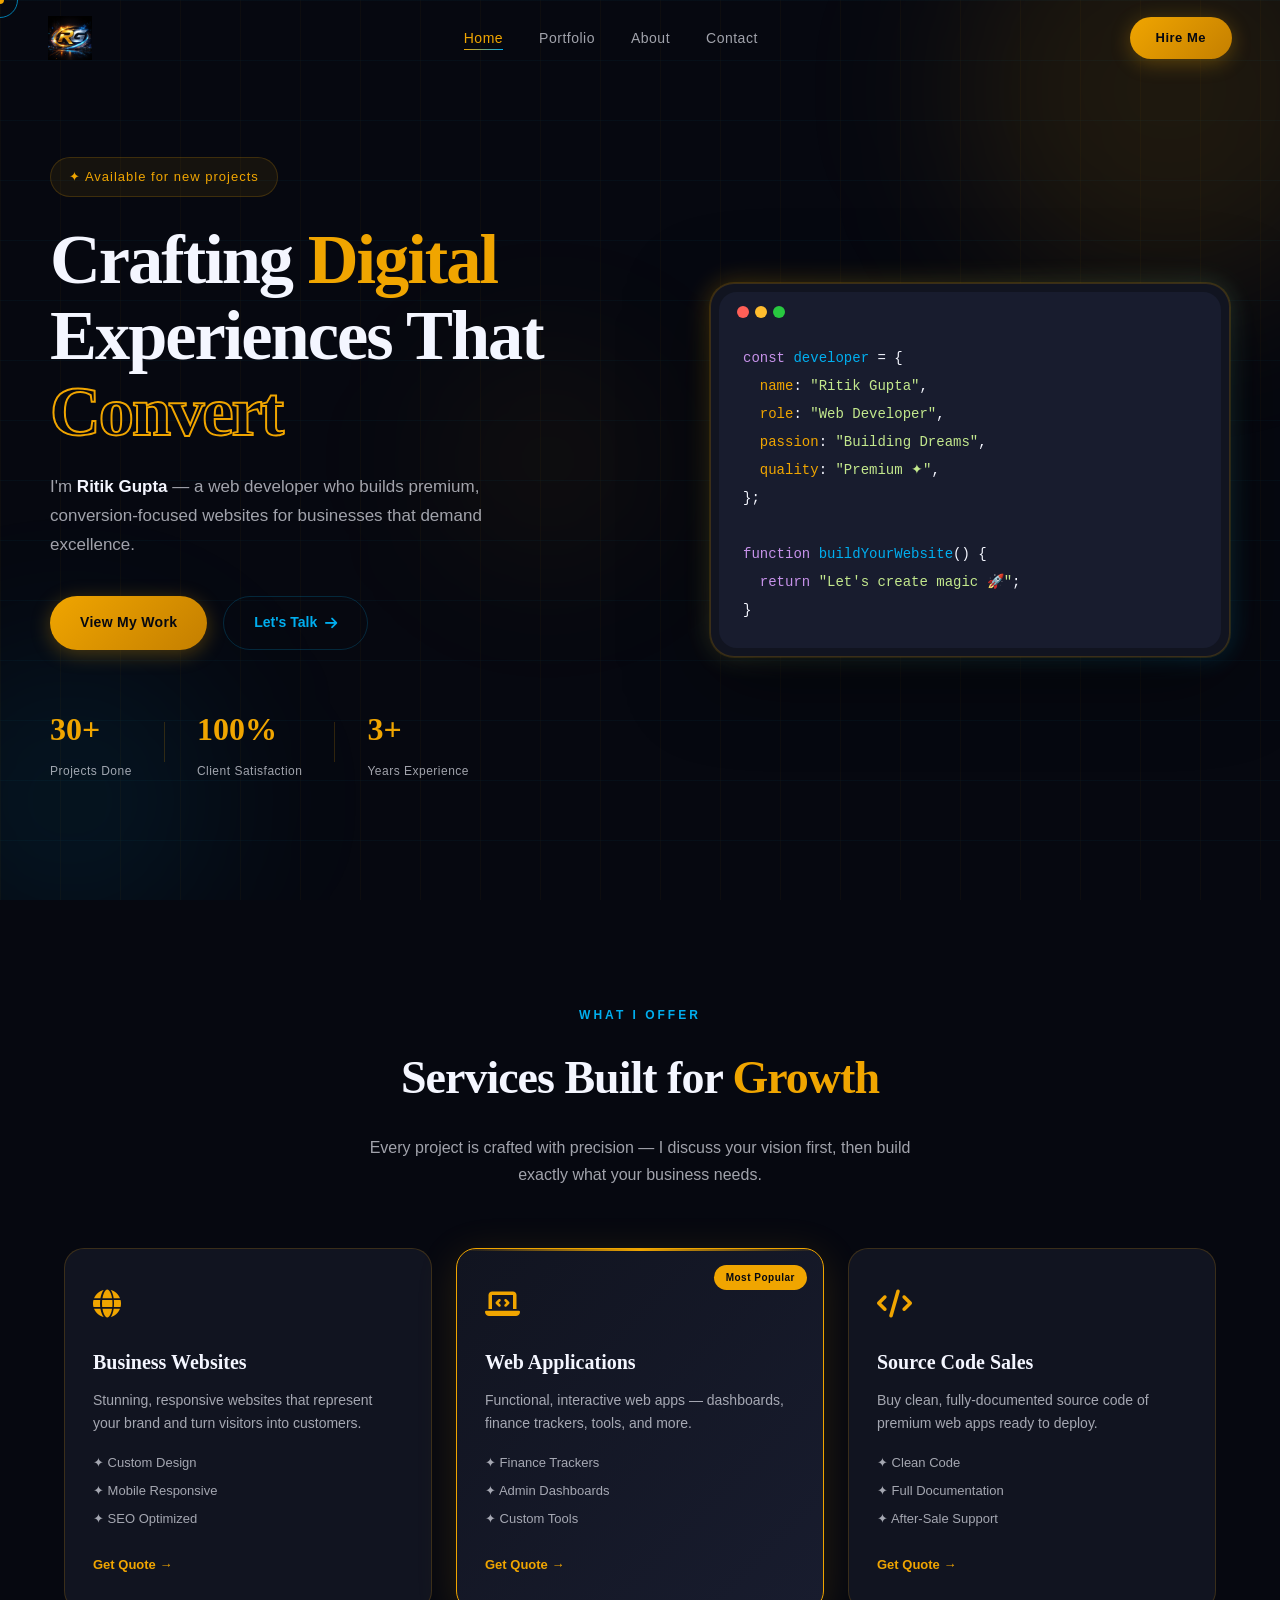
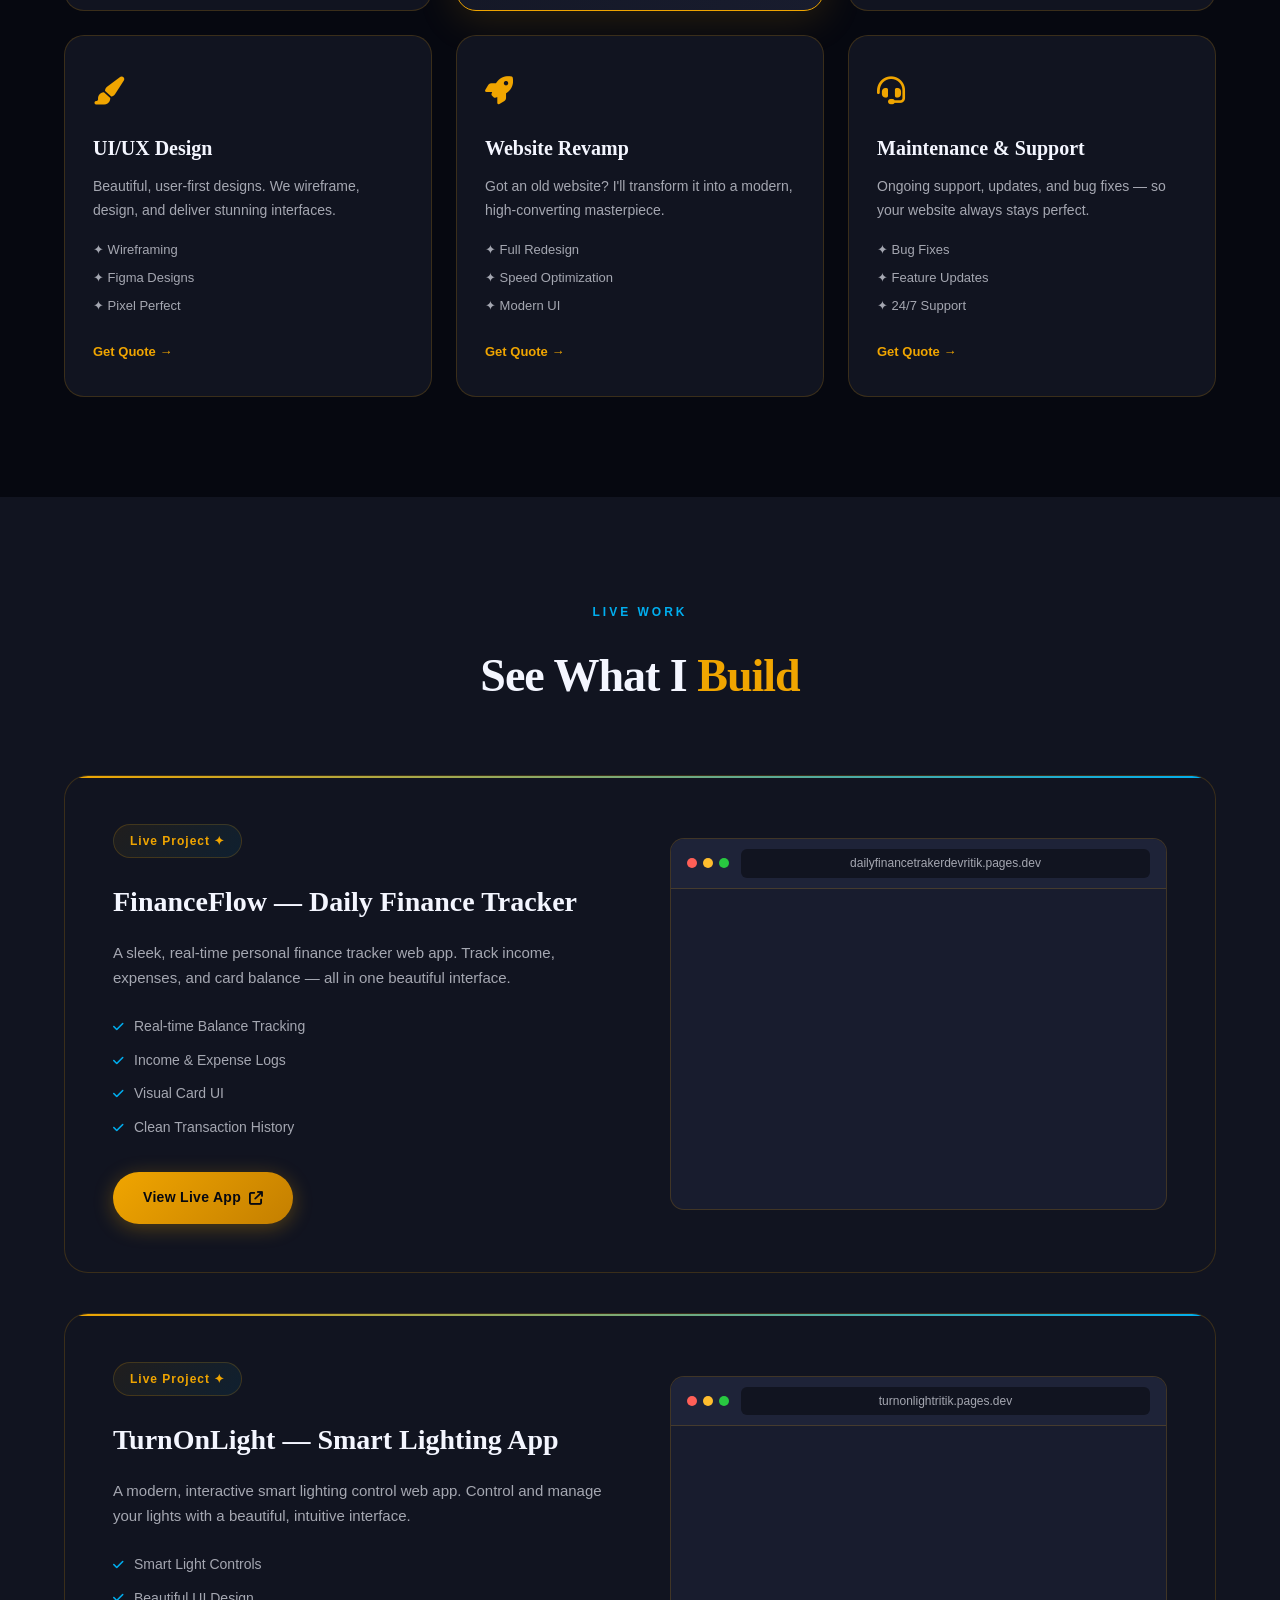
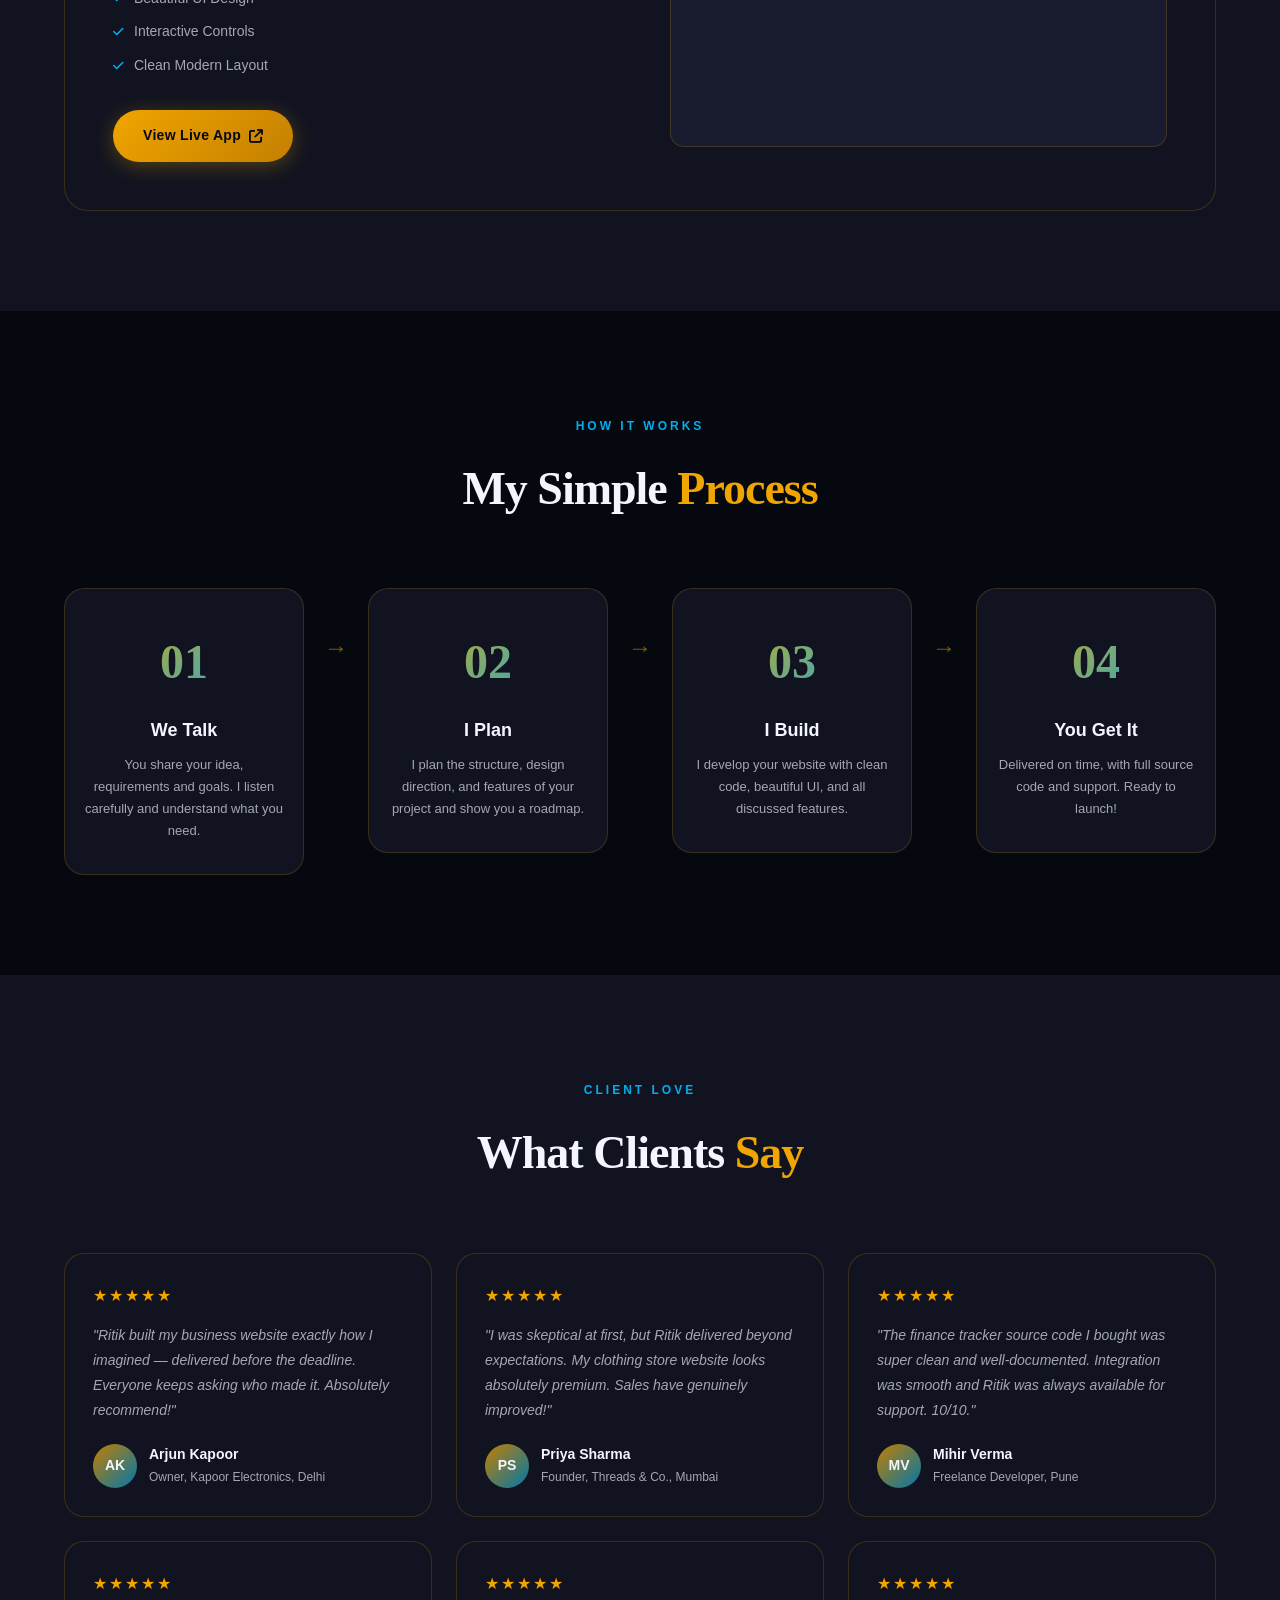
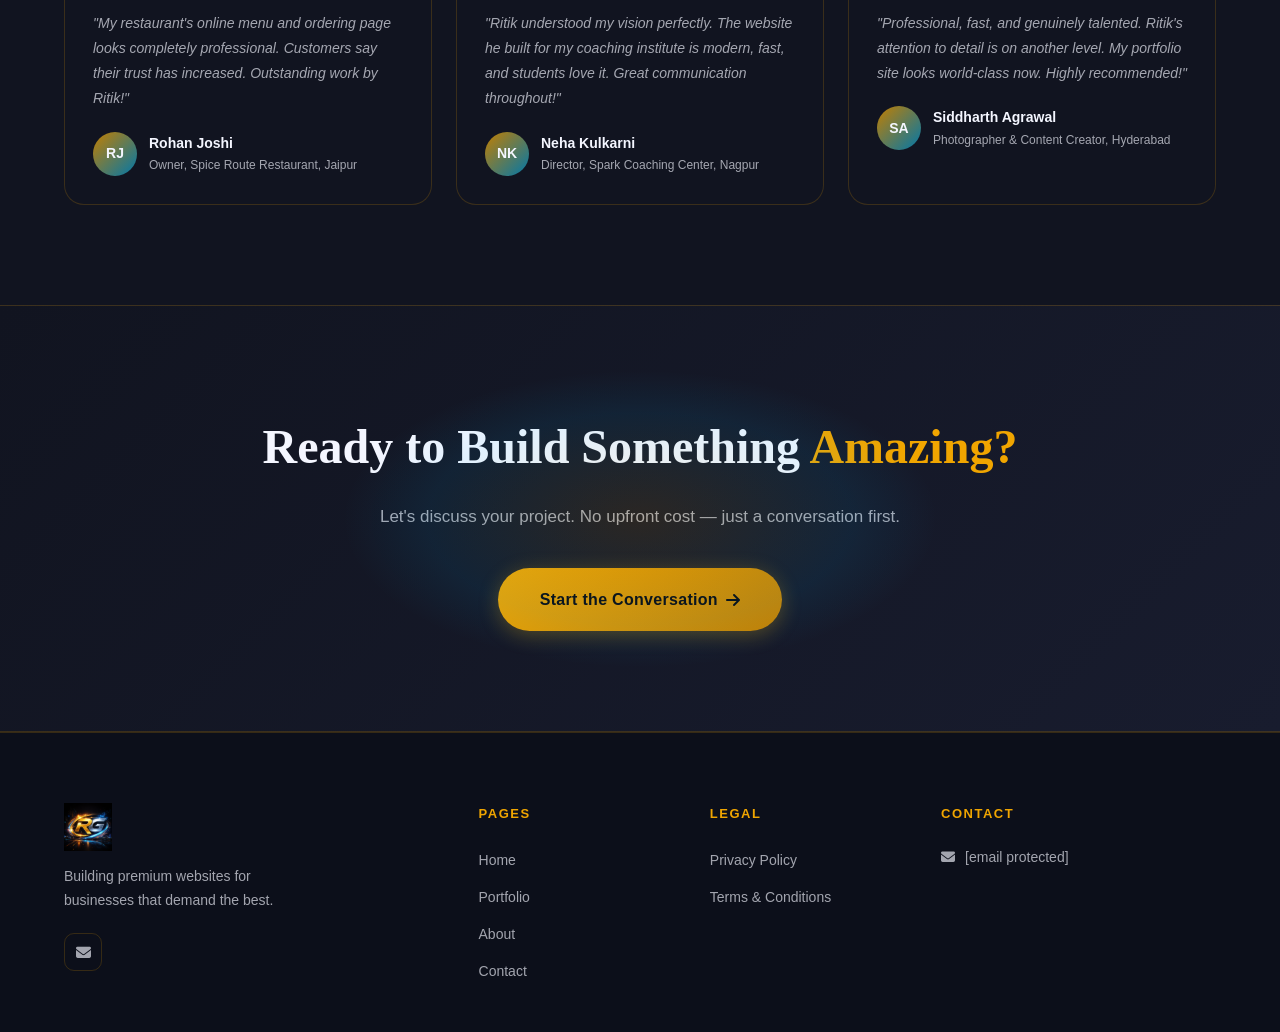
==== commit a538c2ef: "Add files via upload" ====
--- a/index.html
+++ b/index.html
@@ -146,7 +146,9 @@
       <p class="section-tag">Live Work</p>
       <h2 class="section-title">See What I <span class="gold-text">Build</span></h2>
     </div>
-    <div class="demo-showcase">
+
+    <!-- Demo 1 -->
+    <div class="demo-showcase" style="margin-bottom:40px;">
       <div class="demo-info">
         <div class="demo-badge">Live Project ✦</div>
         <h3>FinanceFlow — Daily Finance Tracker</h3>
@@ -157,18 +159,44 @@
           <li><i class="fa-solid fa-check"></i> Visual Card UI</li>
           <li><i class="fa-solid fa-check"></i> Clean Transaction History</li>
         </ul>
-        <a href="https://dailyfinancetrakerritik.netlify.app/" target="_blank" class="btn-primary">View Live App <i class="fa-solid fa-arrow-up-right-from-square"></i></a>
+        <a href="https://dailyfinancetrakerdevritik.pages.dev/" target="_blank" class="btn-primary">View Live App <i class="fa-solid fa-arrow-up-right-from-square"></i></a>
       </div>
       <div class="demo-preview">
         <div class="browser-frame">
           <div class="browser-bar">
             <div class="browser-dots"><span></span><span></span><span></span></div>
-            <div class="browser-url">dailyfinancetrakerritik.netlify.app</div>
+            <div class="browser-url">dailyfinancetrakerdevritik.pages.dev</div>
           </div>
-          <iframe src="https://dailyfinancetrakerritik.netlify.app/" title="Finance Tracker Demo" loading="lazy"></iframe>
+          <iframe src="https://dailyfinancetrakerdevritik.pages.dev/" title="Finance Tracker Demo" loading="lazy"></iframe>
         </div>
       </div>
     </div>
+
+    <!-- Demo 2 -->
+    <div class="demo-showcase">
+      <div class="demo-info">
+        <div class="demo-badge">Live Project ✦</div>
+        <h3>TurnOnLight — Smart Lighting App</h3>
+        <p>A modern, interactive smart lighting control web app. Control and manage your lights with a beautiful, intuitive interface.</p>
+        <ul class="demo-features">
+          <li><i class="fa-solid fa-check"></i> Smart Light Controls</li>
+          <li><i class="fa-solid fa-check"></i> Beautiful UI Design</li>
+          <li><i class="fa-solid fa-check"></i> Interactive Controls</li>
+          <li><i class="fa-solid fa-check"></i> Clean Modern Layout</li>
+        </ul>
+        <a href="https://turnonlightritik.pages.dev/" target="_blank" class="btn-primary">View Live App <i class="fa-solid fa-arrow-up-right-from-square"></i></a>
+      </div>
+      <div class="demo-preview">
+        <div class="browser-frame">
+          <div class="browser-bar">
+            <div class="browser-dots"><span></span><span></span><span></span></div>
+            <div class="browser-url">turnonlightritik.pages.dev</div>
+          </div>
+          <iframe src="https://turnonlightritik.pages.dev/" title="TurnOnLight Demo" loading="lazy"></iframe>
+        </div>
+      </div>
+    </div>
+
   </div>
 </section>
 
@@ -250,7 +278,7 @@
       <img src="logo.png" alt="RG Logo" style="height:48px;"/>
       <p>Building premium websites for businesses that demand the best.</p>
       <div class="footer-socials">
-        <a href="mailto:buildwithdevritik@gmail.com"><i class="fa-solid fa-envelope"></i></a>
+        <a href="/cdn-cgi/l/email-protection#3d5f485451594a54495559584b4f544954567d5a505c5451135e5250"><i class="fa-solid fa-envelope"></i></a>
       </div>
     </div>
     <div class="footer-links"><h4>Pages</h4><ul>
@@ -264,12 +292,4 @@
       <li><a href="terms.html">Terms & Conditions</a></li>
     </ul></div>
     <div class="footer-contact"><h4>Contact</h4>
-      <p><i class="fa-solid fa-envelope"></i> <a href="mailto:buildwithdevritik@gmail.com">buildwithdevritik@gmail.com</a></p>
-    </div>
-  </div>
-  <div class="footer-bottom"><div class="container"><p>© 2025 Ritik Gupta. All rights reserved.</p></div></div>
-</footer>
-
-<script src="main.js"></script>
-</body>
-</html>
+      <p><i class="fa-solid fa-envelope"></i> <a href="/cdn-cgi/l/email-protection#315344585d5546584559555447435845585a71565c50585d1f525e5c"><span class="__cf_email__" data-cfemail="5634233f3a32213f223e323320243f223f3d16313b373f3a7835393b">[email&#160;protected]</span>
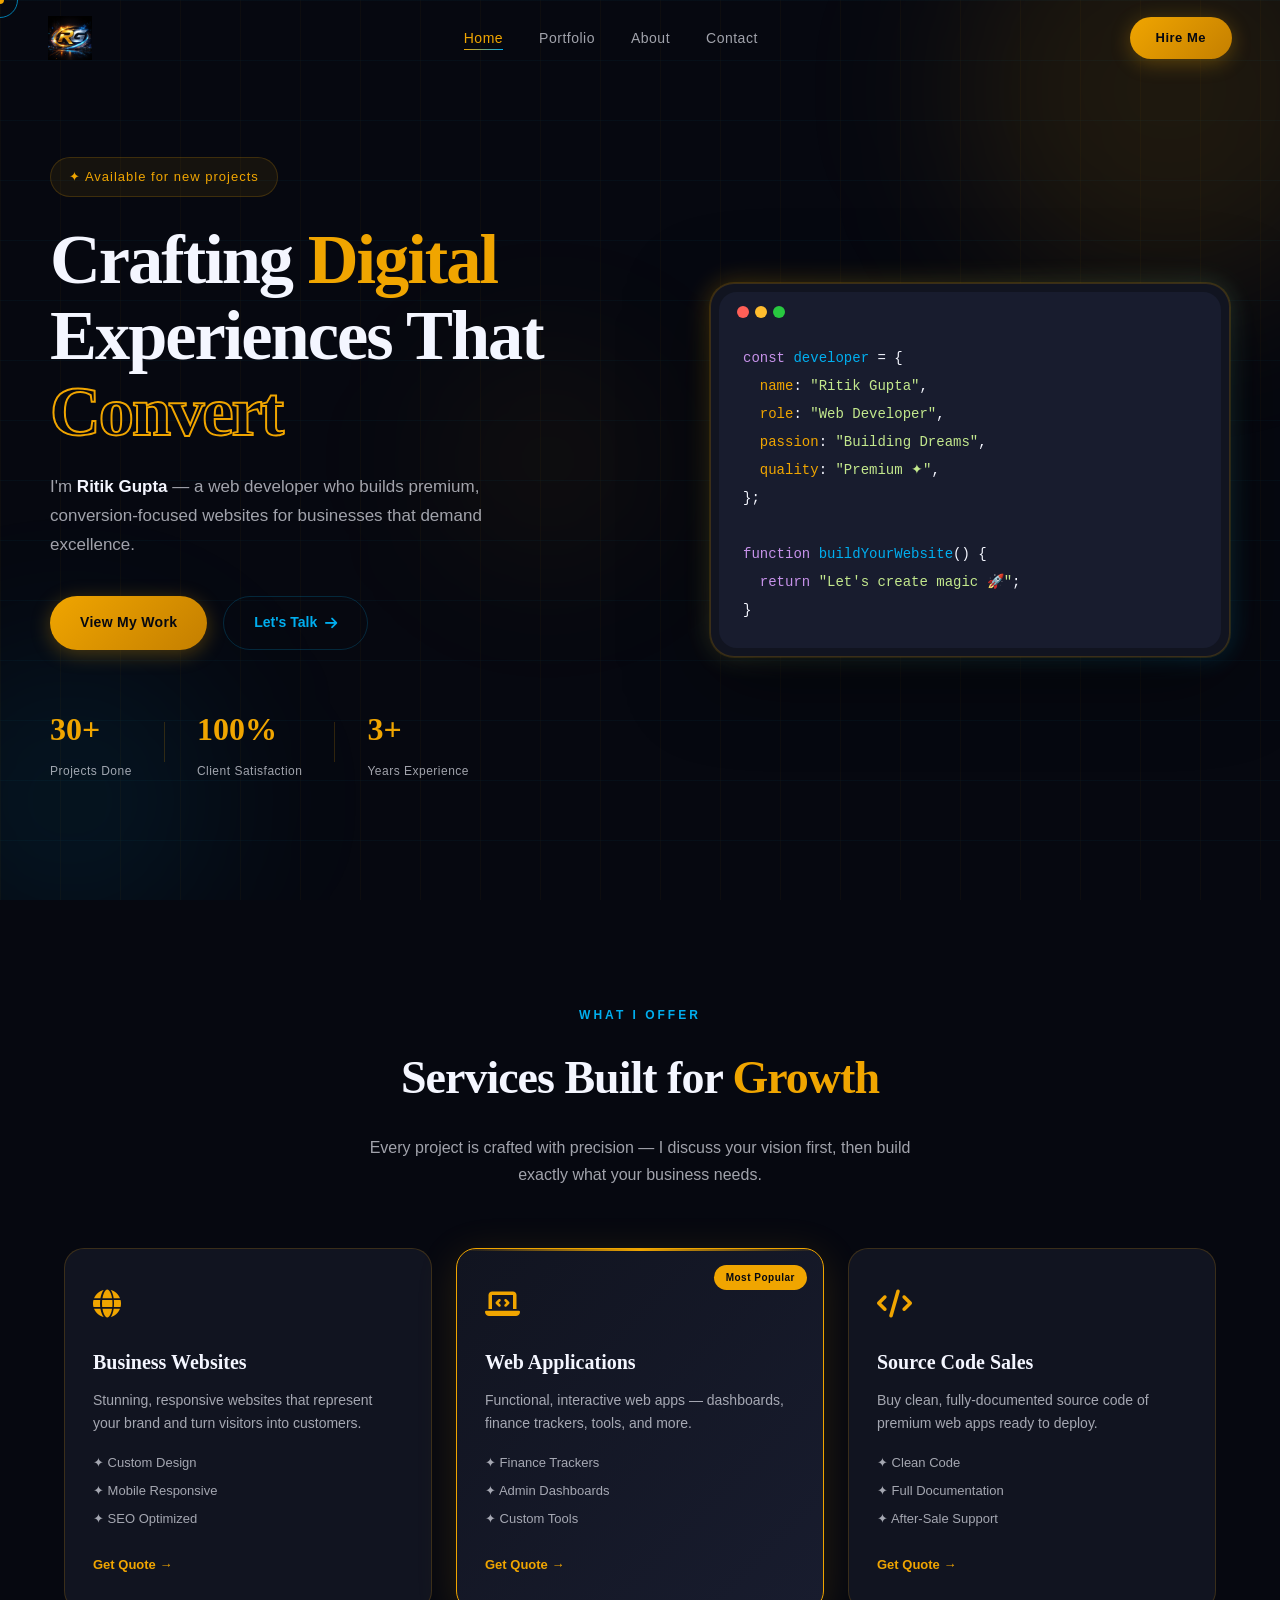
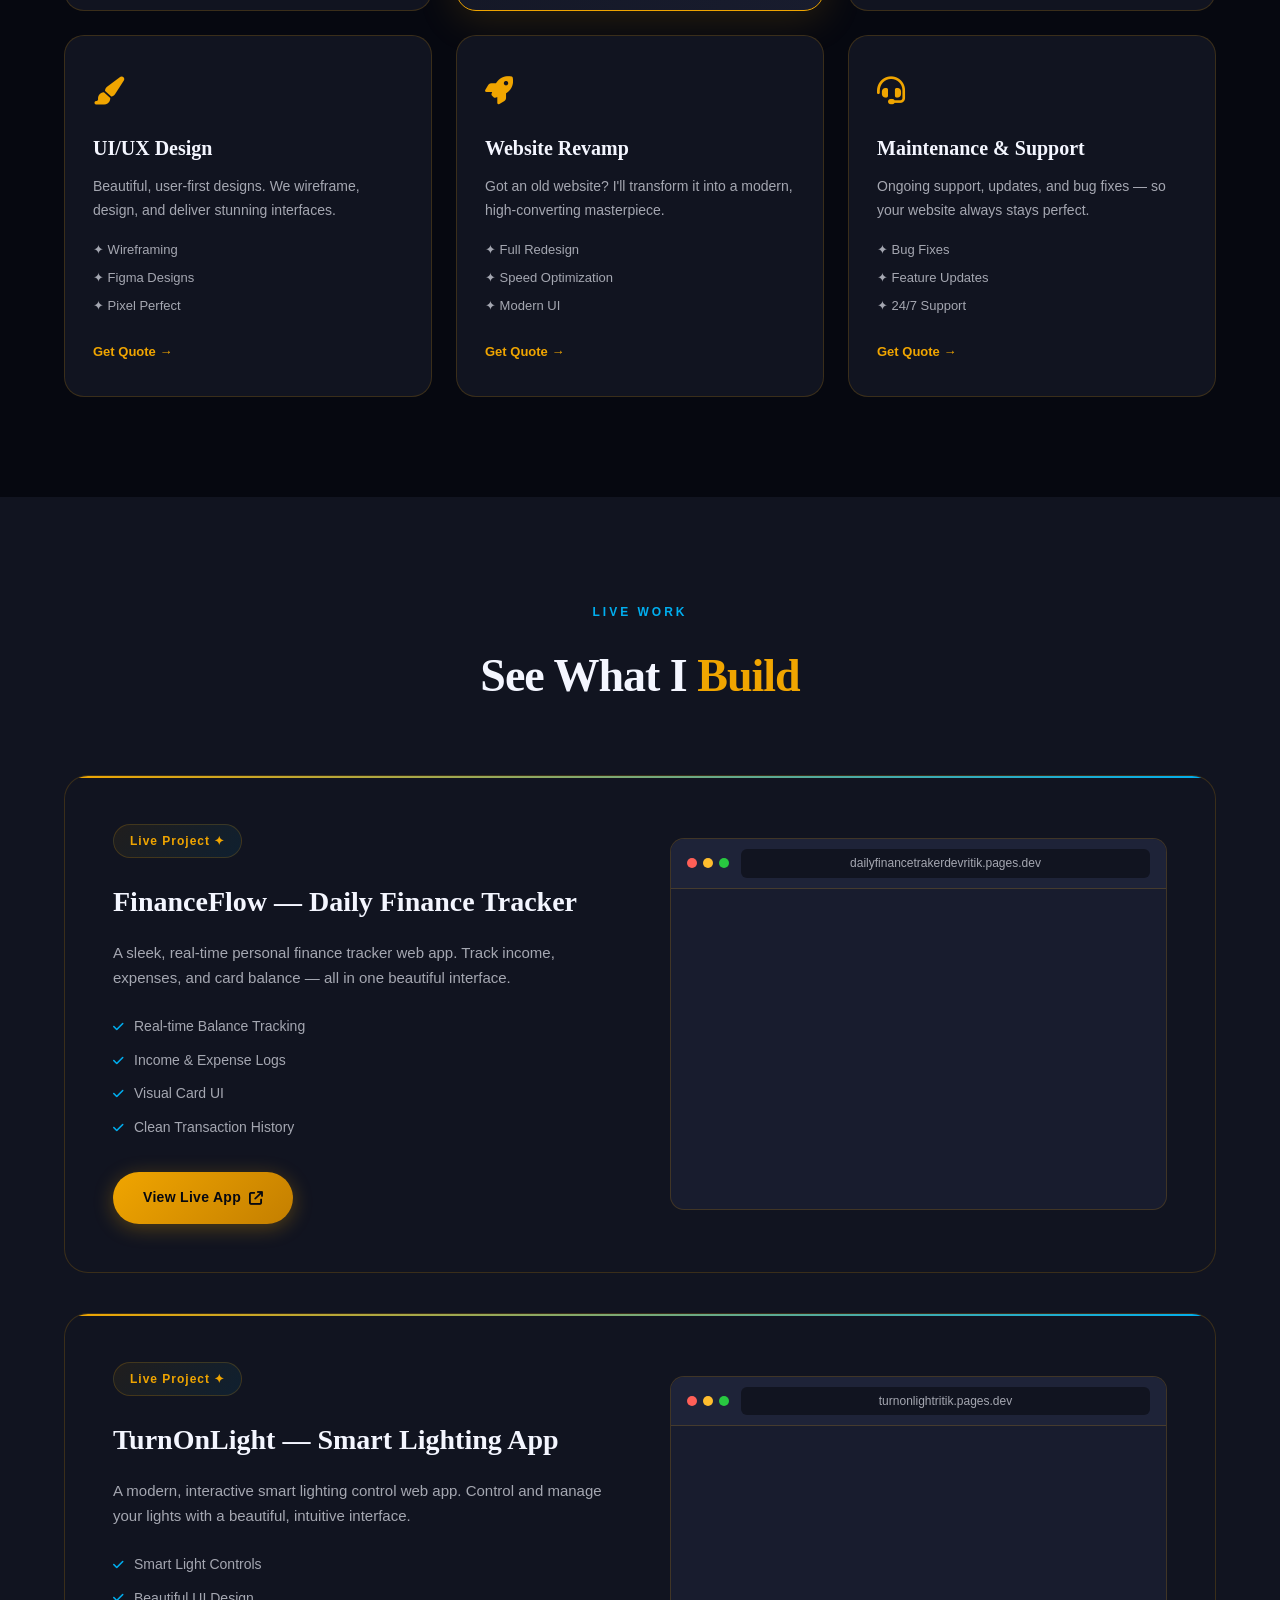
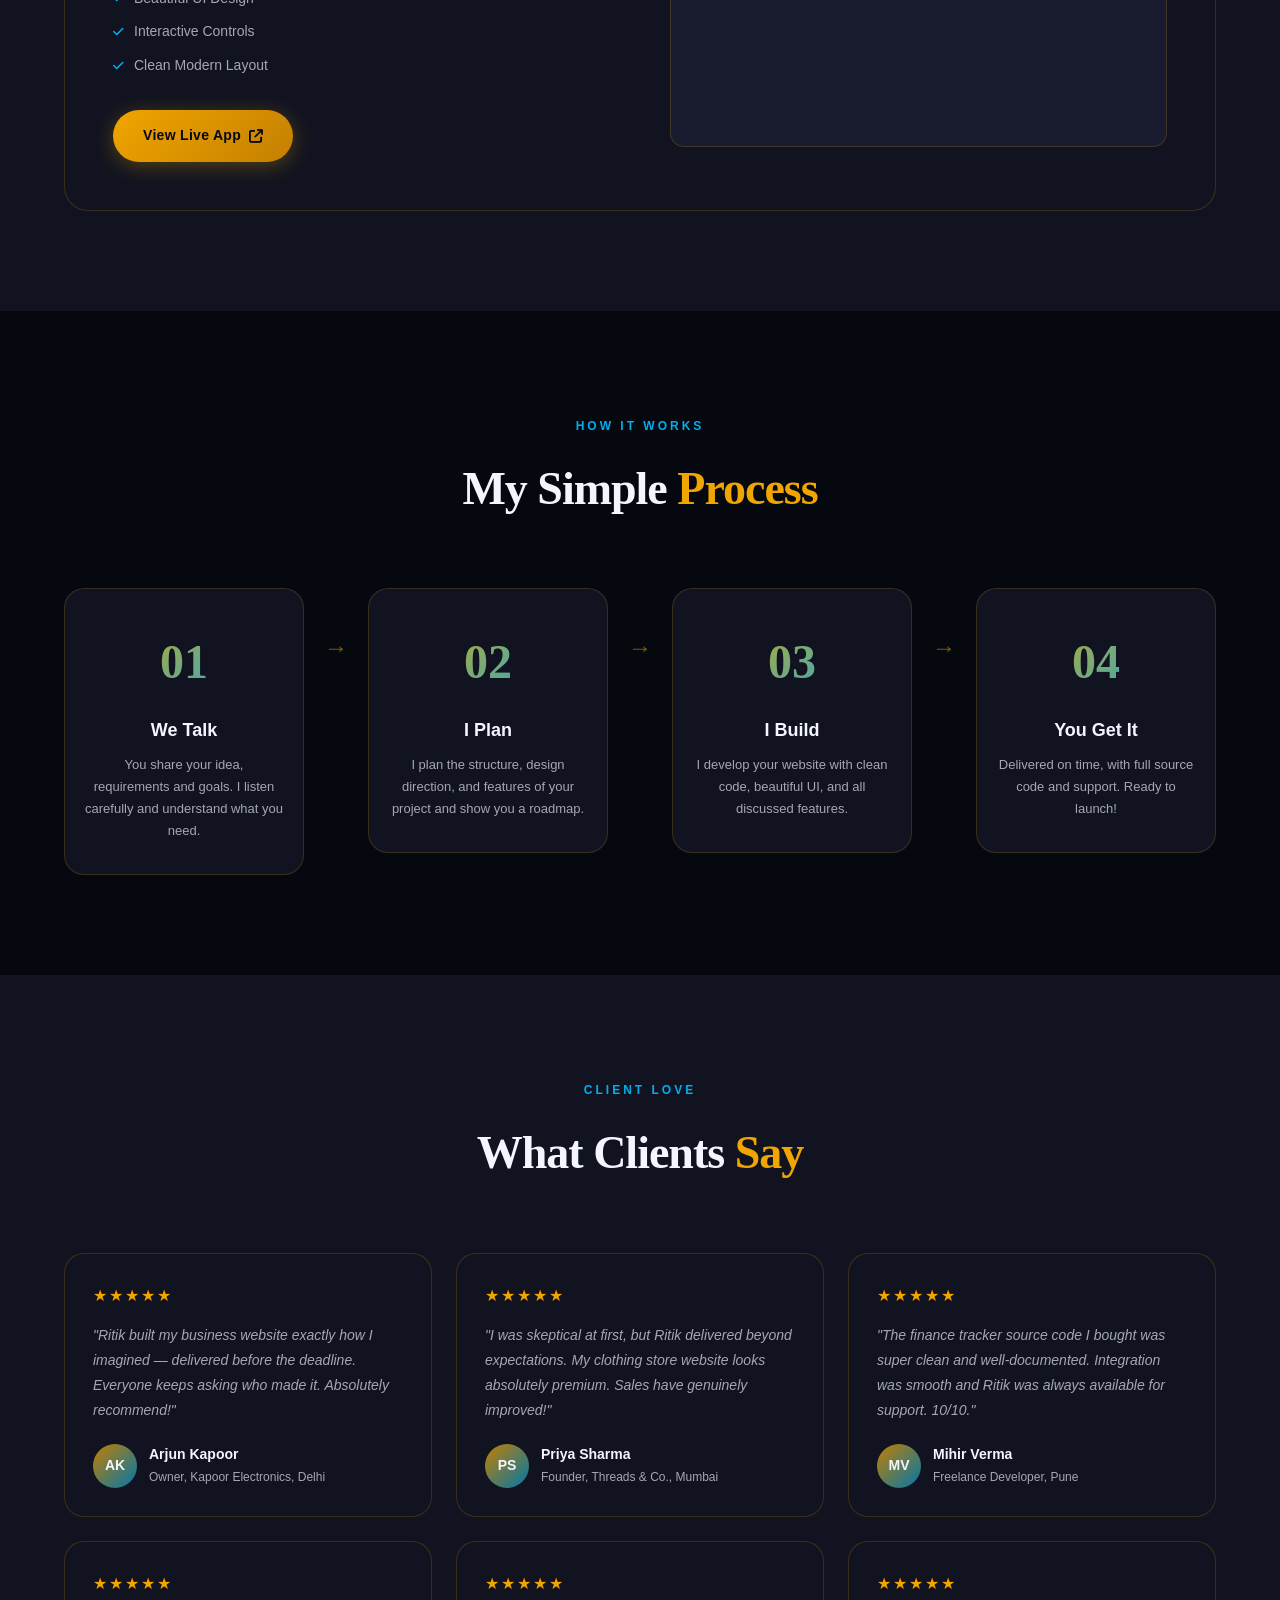
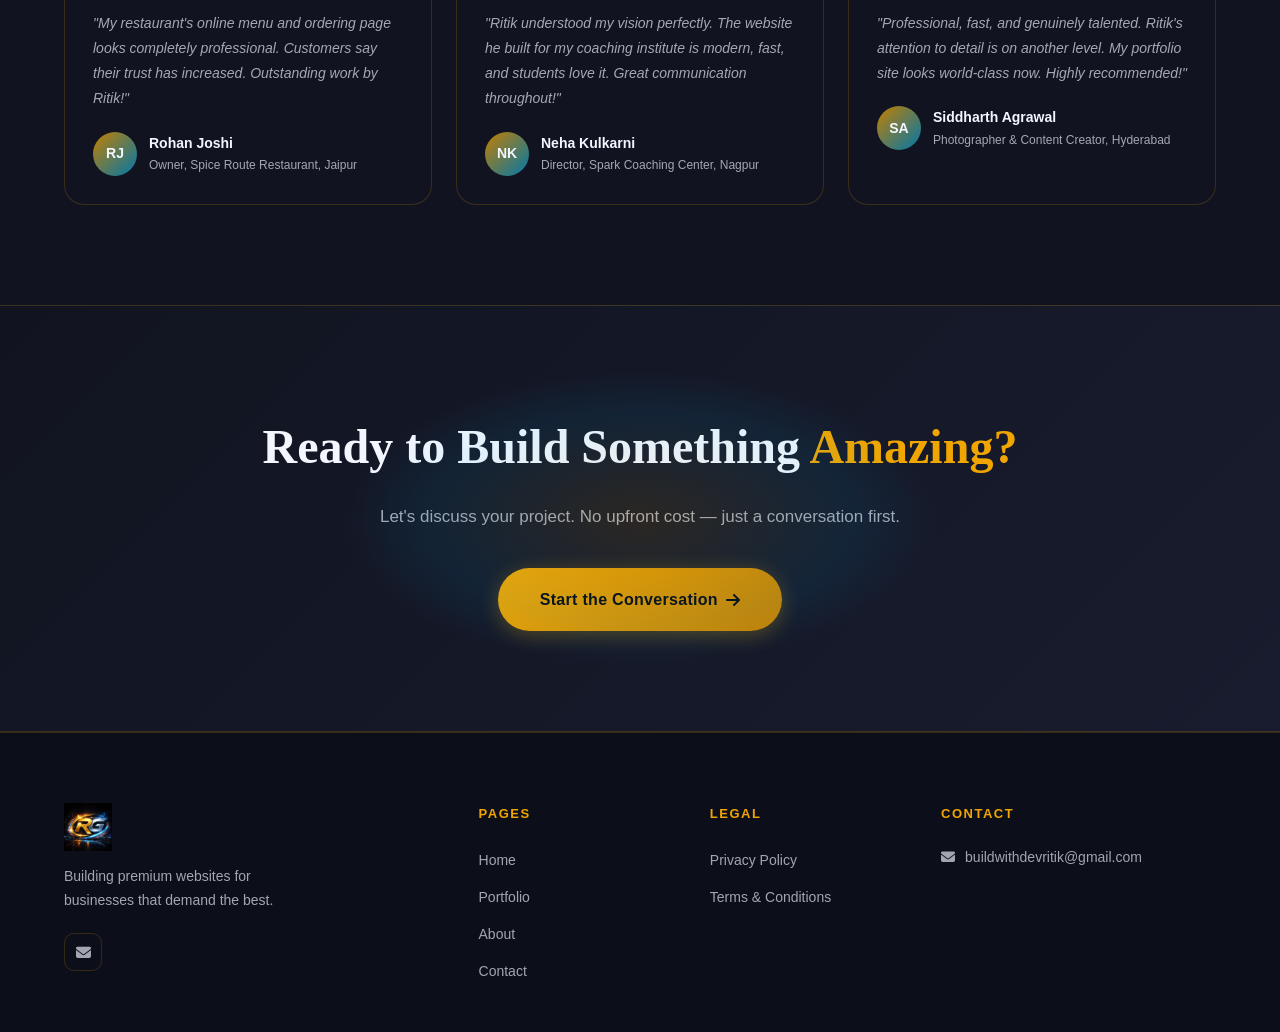
==== commit c3252031: "Add files via upload" ====
--- a/index.html
+++ b/index.html
@@ -278,7 +278,7 @@
       <img src="logo.png" alt="RG Logo" style="height:48px;"/>
       <p>Building premium websites for businesses that demand the best.</p>
       <div class="footer-socials">
-        <a href="/cdn-cgi/l/email-protection#3d5f485451594a54495559584b4f544954567d5a505c5451135e5250"><i class="fa-solid fa-envelope"></i></a>
+        <a href="mailto:buildwithdevritik@gmail.com"><i class="fa-solid fa-envelope"></i></a>
       </div>
     </div>
     <div class="footer-links"><h4>Pages</h4><ul>
@@ -292,4 +292,4 @@
       <li><a href="terms.html">Terms & Conditions</a></li>
     </ul></div>
     <div class="footer-contact"><h4>Contact</h4>
-      <p><i class="fa-solid fa-envelope"></i> <a href="/cdn-cgi/l/email-protection#315344585d5546584559555447435845585a71565c50585d1f525e5c"><span class="__cf_email__" data-cfemail="5634233f3a32213f223e323320243f223f3d16313b373f3a7835393b">[email&#160;protected]</span>+      <p><i class="fa-solid fa-envelope"></i> <a href="mailto:buildwithdevritik@gmail.com">buildwithdevritik@gmail.com</a
